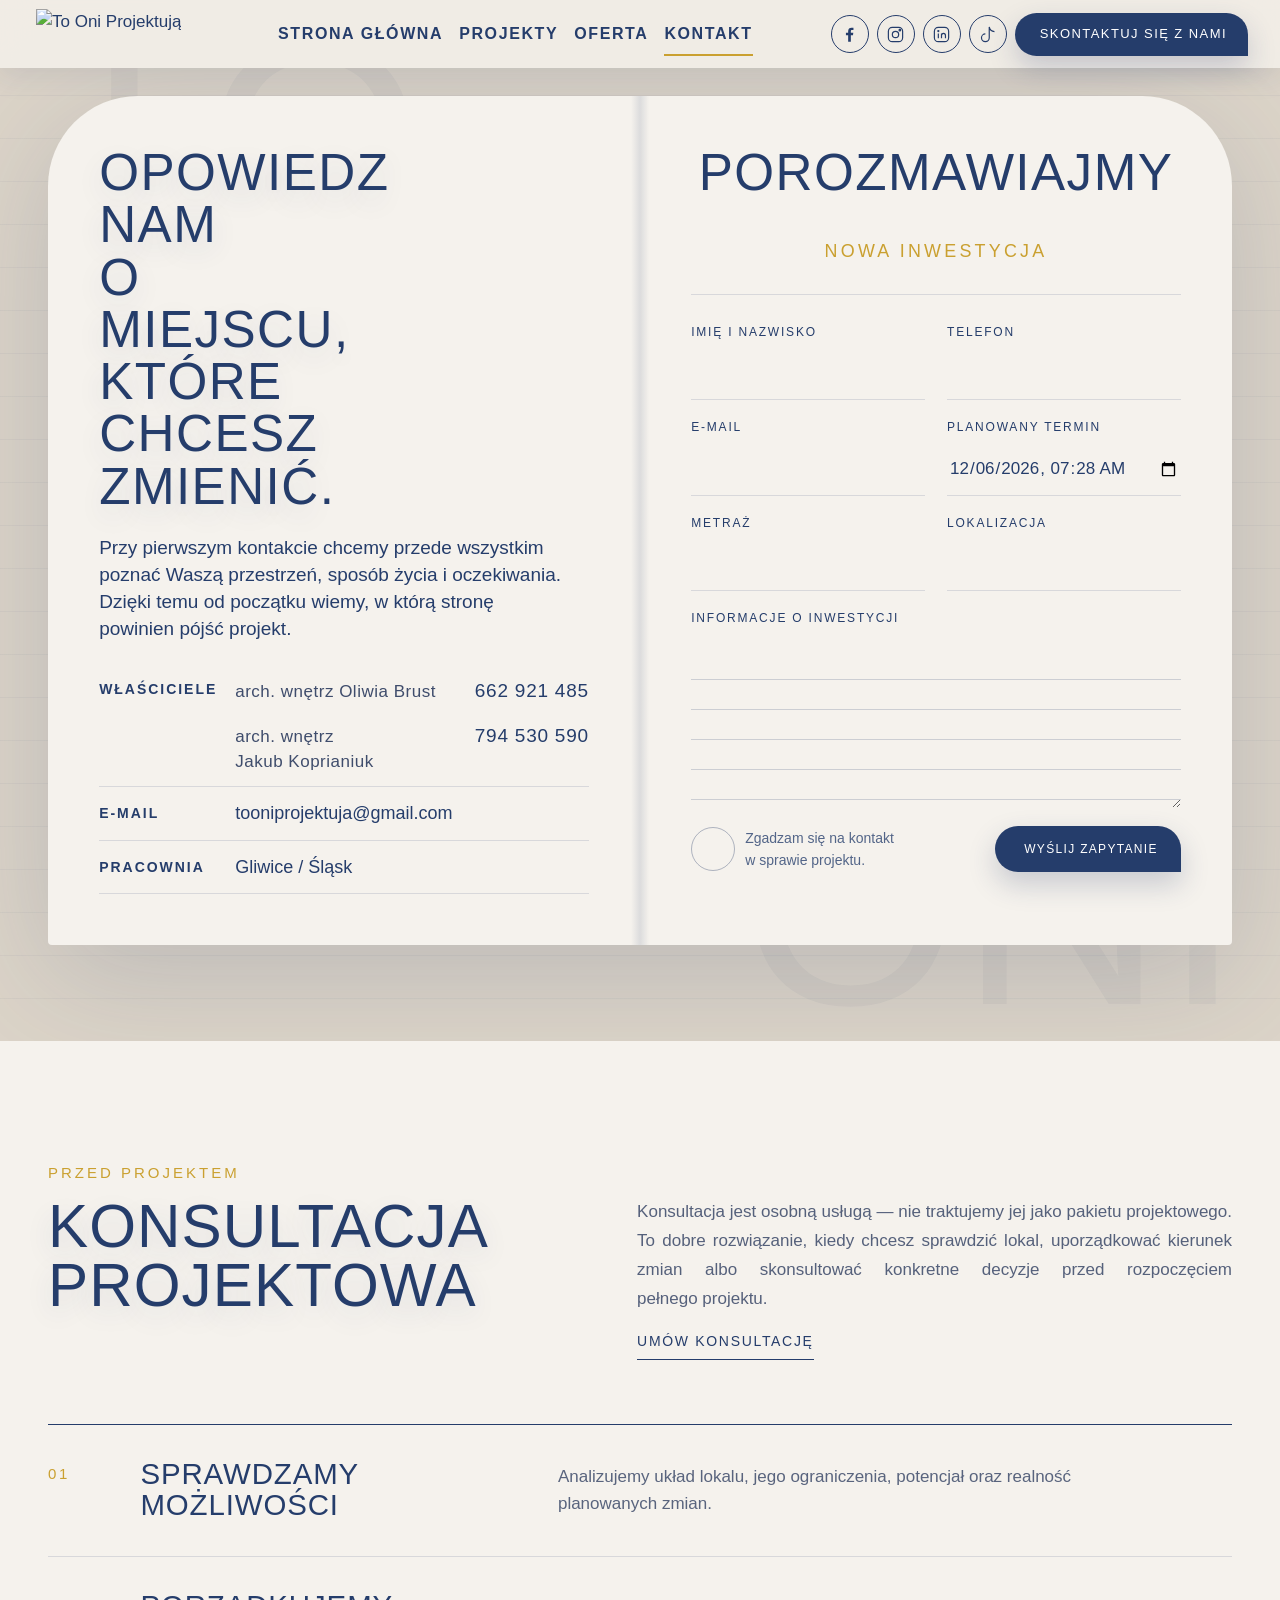
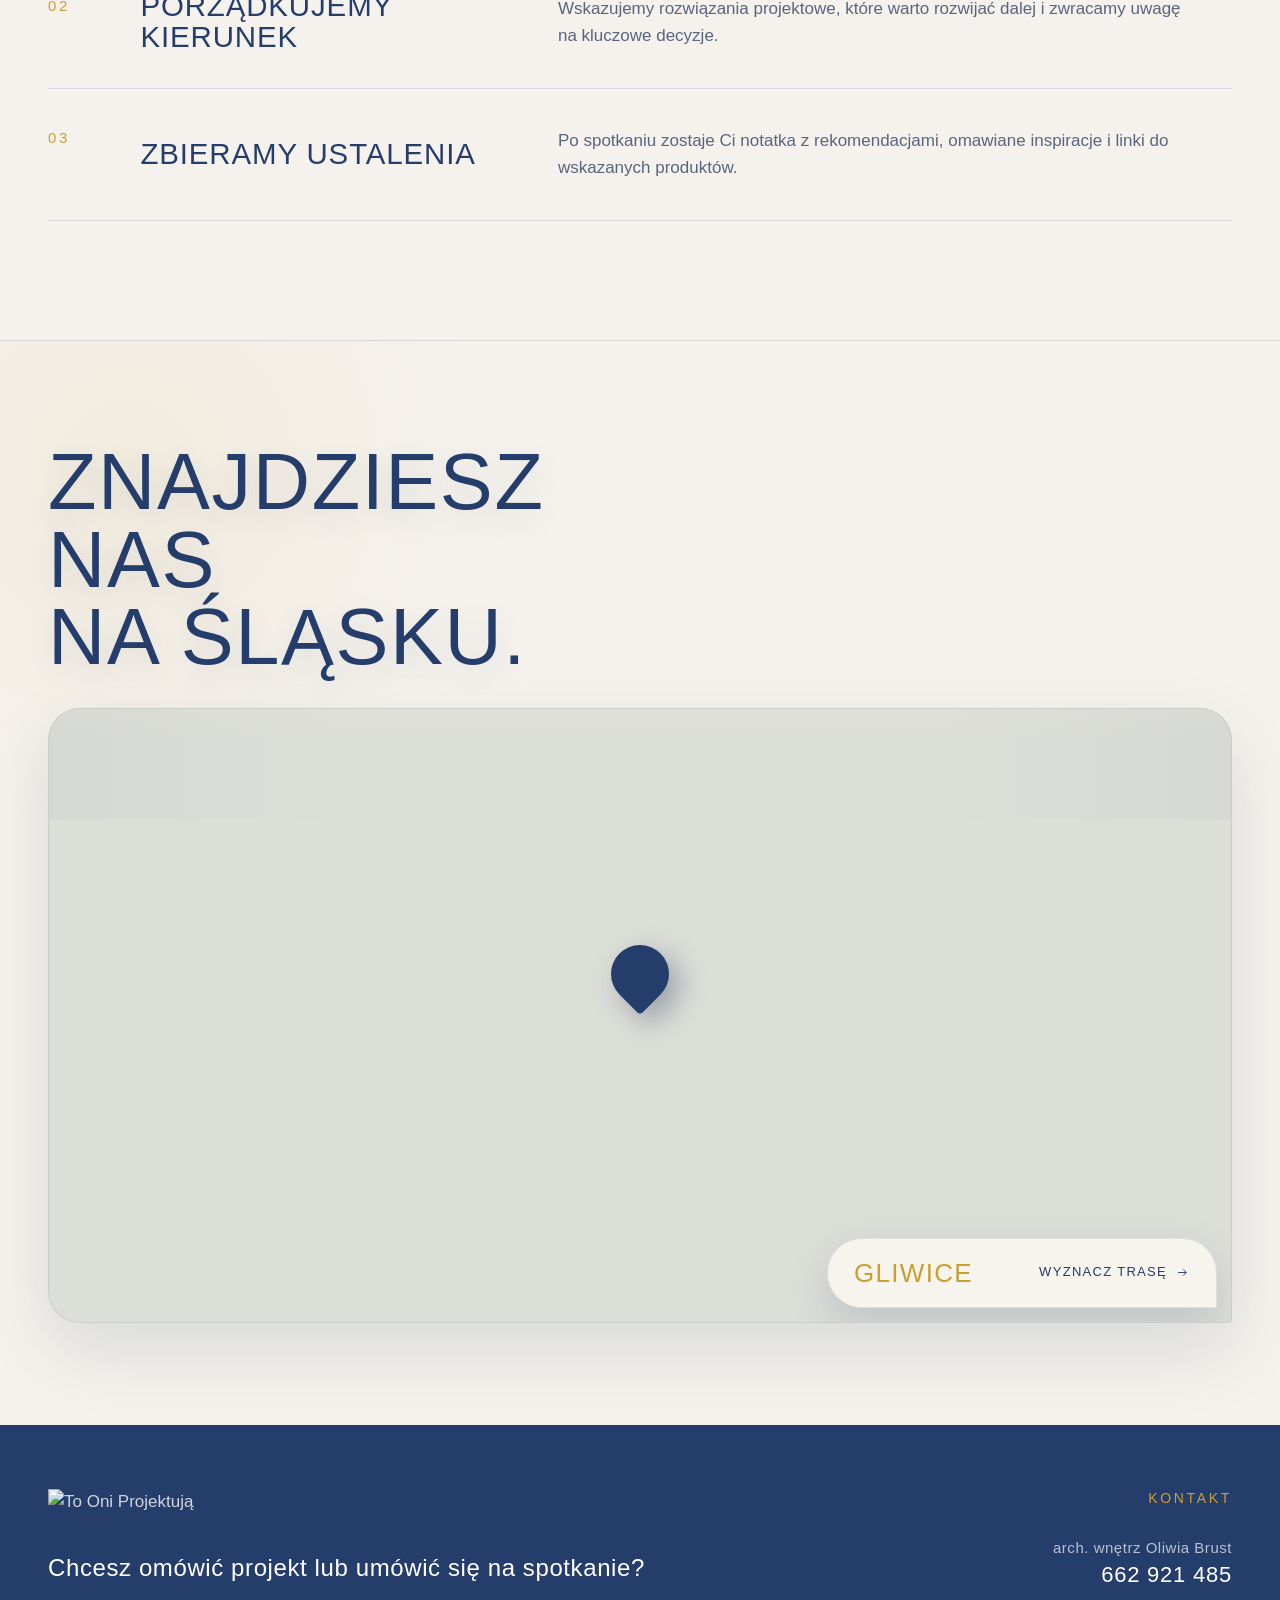
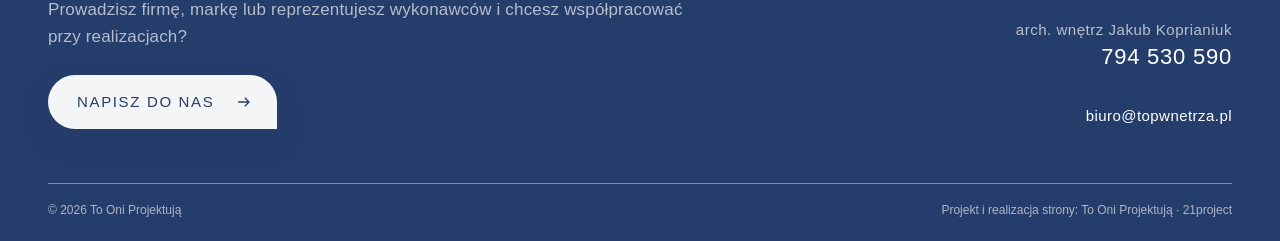
==== kontakt.html @ 6f72f0e1 "Karuzela w Firefoksie: krok 1 piksel ekranu w rownym rytmie klatek Pomiary z nagran ekranu Firefoksa" ====
<!DOCTYPE html>
<html lang="pl">
<head>
  <meta charset="utf-8"/>
  <meta name="viewport" content="width=device-width, initial-scale=1.0, viewport-fit=cover"/>
  <meta name="theme-color" content="#F2EEE7"/>
  <meta name="description" content="Skontaktuj się z pracownią To Oni Projektują."/>
  <title>Kontakt | To Oni Projektują</title>
  <link rel="icon" type="image/png" href="top-logo-znak.png?v=20260929a"/>
  <link rel="preload" as="font" type="font/ttf" crossorigin href="isocpeur.ttf"/>
  <link rel="preload" as="font" type="font/ttf" crossorigin href="gill-sans-mt.ttf"/>
  <link rel="stylesheet" href="style.css?v=20261118d"/>
  <link rel="stylesheet" href="kontakt.css?v=20260929a"/>
</head>
<body class="subpage" id="top">
  <svg aria-hidden="true" class="svg-defs">
    <symbol id="icon-facebook" viewBox="0 0 24 24">
      <path d="M13.7 21v-8h2.7l.4-3.1h-3.1V7.9c0-.9.3-1.5 1.6-1.5H17V3.6c-.3 0-1.3-.1-2.5-.1-2.5 0-4.2 1.5-4.2 4.3v2.1H7.5V13h2.8v8h3.4Z"></path>
    </symbol>
    <symbol id="icon-instagram" viewBox="0 0 24 24">
      <rect x="3" y="3" width="18" height="18" rx="5"></rect>
      <circle cx="12" cy="12" r="4"></circle>
      <circle cx="17.5" cy="6.5" r="1"></circle>
    </symbol>
<symbol id="icon-linkedin" viewBox="0 0 24 24"><rect height="18" rx="5" width="18" x="3" y="3"></rect><path d="M8 10.6v6.1M12 16.7v-6.1M12 13.4c0-1.7 1.1-2.9 2.6-2.9s2.4 1 2.4 2.8v3.4"></path><circle cx="8" cy="7.7" r=".7"></circle></symbol>
<symbol id="icon-tiktok" viewBox="0 0 24 24"><path d="M14.2 2.4v13.8a4.9 4.9 0 1 1-4.9-4.9M14.2 2.4c.6 3.4 3.1 5.7 6.6 5.9"></path></symbol>
    <symbol id="icon-arrow" viewBox="0 0 24 24">
      <path d="M5 12h13M13 7l5 5-5 5"></path>
    </symbol>
  </svg>

  <header class="header" data-header>
    <a class="header-logo" href="index.html" aria-label="To Oni Projektują - strona główna"><img alt="To Oni Projektują" class="header-logo__img header-logo__img--positive" src="top-logo-bandera.png"/><img alt="" aria-hidden="true" class="header-logo__img header-logo__img--negative" src="top-logo-bandera-negatyw.png"/></a>

    <nav class="nav" aria-label="Menu główne">
      <a href="index.html">Strona główna</a>
      <a href="projekty.html">Projekty</a>
      <a href="oferta.html">Oferta</a>
      <a class="is-active" href="kontakt.html">Kontakt</a>
    </nav>

    <div class="header-actions">
      <a aria-label="Facebook To Oni Projektują" class="social social--header" href="https://www.facebook.com/61583774015406/" rel="noopener" target="_blank">
        <svg><use href="#icon-facebook"></use></svg>
      </a>
      <a aria-label="Instagram To Oni Projektują" class="social social--header" href="https://www.instagram.com/to_oni_projektuja/" rel="noopener" target="_blank">
        <svg><use href="#icon-instagram"></use></svg>
      </a>
<a aria-label="LinkedIn To Oni Projektują" class="social social--header" href="https://www.linkedin.com/company/topwnetrza/" rel="noopener" target="_blank">
        <svg><use href="#icon-linkedin"></use></svg>
      </a>
<a aria-label="TikTok To Oni Projektują" class="social social--header" href="https://www.tiktok.com/@to.oni.projektuj" rel="noopener" target="_blank">
        <svg><use href="#icon-tiktok"></use></svg>
      </a>
      <a class="drop-button drop-button--small" href="kontakt.html#formularz">
        Skontaktuj się z nami
      </a>
    </div>

    <button class="menu-toggle" type="button" aria-label="Otwórz menu" aria-expanded="false">
      <span></span>
      <span></span>
      <span></span>
    </button>

    <div class="mobile-menu" aria-hidden="true">
      <a href="index.html">Strona główna</a>
      <a href="projekty.html">Projekty</a>
      <a href="oferta.html">Oferta</a>
      <a class="is-active" href="kontakt.html">Kontakt</a>
      <a class="drop-button" href="kontakt.html#formularz">
        Skontaktuj się z nami
      </a>

    </div>
  </header>

  <main>
    


    <section class="contact section" id="formularz">
<div aria-hidden="true" class="contact__word">
<span>
      TO
     </span>
<span>
      ONI
     </span>
</div>
<div class="shell contact__notebook">
<div class="contact__page contact__page--left reveal">
<p class="section-label contact__eyebrow">Kontakt</p>
<h2>
       Opowiedz nam
       <br/>
       o miejscu, które
       <br/>
       chcesz zmienić.
      </h2>
<p class="contact__lead">Przy pierwszym kontakcie chcemy przede wszystkim poznać Waszą przestrzeń, sposób życia i oczekiwania. Dzięki temu od początku wiemy, w którą stronę powinien pójść projekt.</p>
<div class="contact__data">
<div class="contact__phones">
<span>
         Właściciele
        </span>
<div class="contact__people">
<a href="tel:+48662921485">
<em>
          arch. wnętrz Oliwia Brust
         </em>
<strong>
          662 921 485
         </strong>
</a>
<a href="tel:+48794530590">
<em>
          arch. wnętrz Jakub Koprianiuk
         </em>
<strong>
          794 530 590
         </strong>
</a>
</div>
</div>
<a href="mailto:tooniprojektuja@gmail.com">
<span>
         E-mail
        </span>
<strong>
         tooniprojektuja@gmail.com
        </strong>
</a>
<div>
<span>
         Pracownia
        </span>
<strong>
         Gliwice / Śląsk
        </strong>
</div>
</div>

</div>
<div class="contact__page contact__page--right reveal">
<div class="contact__form-head">
<h3>
        POROZMAWIAJMY
       </h3>
<p class="section-label">
        Nowa inwestycja
       </p>
</div>
<form action="https://formsubmit.co/tooniprojektuja@gmail.com" class="contact-form" id="contact-inquiry" method="POST">
<input name="_subject" type="hidden" value="Nowe zapytanie - To Oni Projektują"/>
<input name="_next" type="hidden" value="https://jakubskrzypiec.github.io/projektant-poprawki/kontakt.html?wyslano=1#formularz"/>
<input name="_template" type="hidden" value="table"/>
<input name="_autoresponse" type="hidden" value="Dziękujemy za kontakt z To Oni Projektują. Otrzymaliśmy Twoją wiadomość i odezwiemy się w sprawie projektu."/>
<input name="_captcha" type="hidden" value="false"/>
<input autocomplete="off" class="honey" name="_honey" tabindex="-1" type="text"/>
<div class="form-row">
<label>
<span>
          Imię i nazwisko
         </span>
<input autocomplete="name" name="Imię i nazwisko" required="" type="text"/>
</label>
<label>
<span>
          Telefon
         </span>
<input autocomplete="tel" name="Telefon" type="tel"/>
</label>
</div>
<div class="form-row">
<label>
<span>
          E-mail
         </span>
<input autocomplete="email" name="email" required="" type="email"/>
</label>
<label>
<span>
          Planowany termin
         </span>
<input name="Planowany termin" type="datetime-local"/>
</label>
</div>
<div class="form-row">
<label>
<span>
          Metraż
         </span>
<input name="Metraż" type="text"/>
</label>
<label>
<span>
          Lokalizacja
         </span>
<input name="Lokalizacja" type="text"/>
</label>
</div>

<label>
<span>
         Informacje o Inwestycji
        </span>
<textarea name="Wiadomość" required="" rows="5"></textarea>
</label>
<div class="contact-form__bottom">
<label class="consent">
<input required="" type="checkbox"/>
<i>
</i>
<span>
          Zgadzam się na kontakt<br/>w sprawie projektu.
         </span>
</label>
<button class="drop-button" type="submit">
         Wyślij zapytanie
</button>
</div>
<p class="success" data-success="">
        Wiadomość została wysłana. Dziękujemy.
       </p>
</form>
</div>
</div>
</section>

<section aria-labelledby="offer-consult-title" class="offer-consult section" id="konsultacja">
<div class="shell">
<div class="offer-consult__head reveal">
<div>
<p class="section-label">Przed projektem</p>
<h2 id="offer-consult-title">Konsultacja<br/>projektowa</h2>
</div>
<div class="offer-consult__intro">
<p>Konsultacja jest osobną usługą — nie traktujemy jej jako pakietu projektowego. To dobre rozwiązanie, kiedy chcesz sprawdzić lokal, uporządkować kierunek zmian albo skonsultować konkretne decyzje przed rozpoczęciem pełnego projektu.</p>
<a class="line-link" href="#formularz">Umów konsultację</a>
</div>
</div>
<div class="offer-consult__journey reveal">
<article class="offer-consult__journey-row">
<span class="offer-consult__journey-num">01</span>
<h3>Sprawdzamy możliwości</h3>
<p>Analizujemy układ lokalu, jego ograniczenia, potencjał oraz realność planowanych zmian.</p>
</article>
<article class="offer-consult__journey-row">
<span class="offer-consult__journey-num">02</span>
<h3>Porządkujemy kierunek</h3>
<p>Wskazujemy rozwiązania projektowe, które warto rozwijać dalej i zwracamy uwagę na kluczowe decyzje.</p>
</article>
<article class="offer-consult__journey-row">
<span class="offer-consult__journey-num">03</span>
<h3>Zbieramy ustalenia</h3>
<p>Po spotkaniu zostaje Ci notatka z rekomendacjami, omawiane inspiracje i linki do wskazanych produktów.</p>
</article>
</div>
</div>
</section>


    <section class="map-section" id="lokalizacja">
      <div class="shell map-section__head reveal">
        <div>
          <h2>Znajdziesz nas<br/>na Śląsku.</h2>
        </div>
      </div>
      <div class="shell map-shell reveal">
        <div class="map">
          <iframe title="Mapa - To Oni Projektują, Gliwice" src="https://maps.google.com/maps?ll=50.294492,18.671380&z=13&t=m&hl=pl&output=embed" loading="lazy" referrerpolicy="no-referrer-when-downgrade"></iframe>
          <span class="map__pin" aria-hidden="true"></span>
          <div class="map__address-card">
            <strong>Gliwice</strong>
            <a class="map__route" href="https://www.google.com/maps/dir/?api=1&destination=Gliwice%2C+Polska" target="_blank" rel="noopener">
              Wyznacz trasę
              <svg><use href="#icon-arrow"></use></svg>
            </a>
          </div>
        </div>
      </div>
    </section>


  </main>

  <footer class="footer">
    <div class="shell footer__grid">
      <div class="footer__brand">
        <img class="footer__logo" src="top-logo-bandera-negatyw.png" alt="To Oni Projektują"/>
        <div class="footer__cta">
          <p class="footer__cta-lead">Chcesz omówić projekt lub umówić się na spotkanie?</p>
          <p>Prowadzisz firmę, markę lub reprezentujesz wykonawców i chcesz współpracować przy realizacjach?</p>
          <a class="drop-button drop-button--light" href="kontakt.html#formularz">
            Napisz do nas
            <svg><use href="#icon-arrow"></use></svg>
          </a>
        </div>
      </div>
      <div class="footer__contact">
        <span>Kontakt</span>
        <div class="footer__person">
          <em>arch. wnętrz Oliwia Brust</em>
          <a href="tel:+48662921485">662 921 485</a>
        </div>
        <div class="footer__person">
          <em>arch. wnętrz Jakub Koprianiuk</em>
          <a href="tel:+48794530590">794 530 590</a>
        </div>
        <a class="footer__mail" href="mailto:biuro@topwnetrza.pl">biuro@topwnetrza.pl</a>

      </div>
    </div>
    <div class="shell footer__bottom">
      <span>© 2026 To Oni Projektują</span>
      <span>Projekt i realizacja strony: To Oni Projektują · 21project</span>
    </div>
  </footer>

  <div class="modal" data-modal aria-hidden="true" aria-modal="true" role="dialog" aria-labelledby="modal-title">
    <button class="modal__close" type="button" aria-label="Zamknij">×</button>
    <div class="modal__inner">
      <div class="modal__gallery">
        <div class="modal__main">
          <img class="modal__image" data-modal-image src="" alt=""/>
<button class="modal__image-nav modal__image-nav--prev" data-image-prev type="button" aria-label="Poprzednie zdjęcie"><svg aria-hidden="true" viewBox="0 0 24 24"><use href="#icon-arrow"></use></svg></button>
<button class="modal__image-nav modal__image-nav--next" data-image-next type="button" aria-label="Następne zdjęcie"><svg aria-hidden="true" viewBox="0 0 24 24"><use href="#icon-arrow"></use></svg></button>
        </div>
        <div class="modal__thumbs" data-modal-thumbs></div>
      </div>
      <div class="modal__copy">
        <p class="modal__index" data-modal-index></p>
        <h2 class="modal__title" id="modal-title" data-modal-title></h2>
        <p class="modal__meta" data-modal-meta></p>
        <p class="modal__description" data-modal-description></p>
        <div class="modal__actions">
          <button class="modal__nav modal__nav--prev" type="button" data-modal-prev>Poprzednie</button>
          <button class="modal__nav modal__nav--next" type="button" data-modal-next>Następne</button>
        </div>
      </div>
    </div>
  </div>

  <script src="dzielenie-pl.js?v=20260929a"></script>
<script src="script.js?v=20261118d"></script>
</body>
</html>
---- style.css ----
@font-face {
  font-family: "ISOCPEUR";
  src: url("isocpeur.ttf") format("truetype");
  font-weight: 400;
  font-style: normal;
  font-display: block;
}

@font-face {
  font-family: "Gill Sans MT";
  src: url("gill-sans-mt.ttf") format("truetype");
  font-weight: 400;
  font-style: normal;
  font-display: swap;
}

:root {
  --text: rgba(37, 61, 107, .78);
  --line: rgba(37, 61, 107, .14);
  --shadow: 0 22px 70px rgba(37, 61, 107, .12);
  --shell: min(1280px, calc(100vw - 96px));
  --body: "Gill Sans MT", "Gill Sans", Arial, sans-serif;
}

* {
  box-sizing: border-box;
}

html {
  scroll-behavior: smooth;
  scroll-padding-top: var(--header-h);
}

body {
  margin: 0;
  min-width: 320px;
  color: var(--text);
  font-size: 17px;
  line-height: 1.58;
  overflow-x: hidden;
}

img {
  display: block;
  max-width: 100%;
}

a {
  color: inherit;
  text-decoration: none;
}

button, input, textarea {
  font: inherit;
}

button {
  color: inherit;
}

button, summary {
  -webkit-tap-highlight-color: transparent;
}

svg {
  display: block;
}

.svg-defs {
  position: absolute;
  width: 0;
  height: 0;
  overflow: hidden;
}

.shell {
  width: var(--shell);
  margin-inline: auto;
}

.section {
  padding: clamp(84px, 8vw, 132px) 0;
  position: relative;
}

h1, h2, h3, h4, p {
  margin-top: 0;
}

h1, h2, h3, .section-label, .section-quote, .nav, .drop-button, .line-link {
  font-family: var(--display);
  font-weight: 400;
}

h1, h2, h3, h4 {
  font-family: var(--display) !important;
  font-synthesis: none;
}

h2 {
  margin-bottom: 24px;
  color: var(--navy);
  font-size: clamp(58px, 6.4vw, 106px);
  line-height: .88;
  letter-spacing: .018em;
  text-shadow: 0 10px 28px rgba(40, 61, 104, .12);
  text-transform: uppercase;
}

h3 {
  color: var(--navy-dark);
}

.section-label {
  margin-bottom: 14px;
  color: var(--navy);
  font-size: 15px;
  letter-spacing: .2em;
  text-transform: uppercase;
}

.section-quote {
  color: var(--gold);
  font-size: clamp(22px, 2vw, 32px);
  line-height: 1.25;
  text-shadow: 0 8px 20px rgba(40, 61, 104, .2);
}

.rich-copy p {
  margin-bottom: 18px;
}

.reveal {
  opacity: 0;
  transform: translateY(28px);
  transition: opacity .8s ease, transform .8s cubic-bezier(.2,.75,.25,1);
}

.reveal.is-visible {
  opacity: 1;
  transform: none;
}

.panel {
  box-shadow: 0 1px 0 var(--line);
}

.spotlight::before {
  content: "";
  position: absolute;
  z-index: -1;
  inset: 0;
  opacity: 0;
  pointer-events: none;
  background: radial-gradient(circle 210px at var(--mx) var(--my), rgba(202, 160, 48, .20), transparent 68%),
    linear-gradient(180deg, rgba(40, 61, 104, .18), transparent 48%);
  transition: opacity .45s ease;
}

.drop-button {
  min-height: 54px;
  display: inline-flex;
  align-items: center;
  justify-content: center;
  gap: 20px;
  padding: 14px 22px 14px 28px;
  border: 1px solid var(--navy);
  border-radius: 999px 999px 5px 999px;
  background: var(--navy);
  color: #fff;
  font-size: 15px;
  letter-spacing: .11em;
  text-transform: uppercase;
  box-shadow: 0 12px 28px rgba(40, 61, 104, .22);
  cursor: pointer;
}

.drop-button svg {
  width: 20px;
  height: 20px;
  fill: none;
  stroke: currentColor;
  stroke-width: 1.6;
}

.drop-button:hover {
  transform: translateY(-3px);
  background: var(--gold);
  color: var(--navy-dark);
  box-shadow: 0 16px 34px rgba(40, 61, 104, .28);
}

.drop-button--small {
  min-height: 46px;
  padding-block: 10px;
  font-size: 13px;
}

.line-link {
  display: inline-flex;
  align-items: center;
  gap: 22px;
  padding-bottom: 7px;
  border-bottom: 1px solid currentColor;
  color: var(--navy);
  font-size: 17px;
  letter-spacing: .09em;
  text-transform: uppercase;
}

.line-link svg {
  width: 22px;
  height: 22px;
  fill: none;
  stroke: currentColor;
  stroke-width: 1.4;
  transition: transform .3s ease;
}

.line-link:hover svg {
  transform: translateX(6px);
}

.header {
  position: fixed;
  z-index: 100;
  top: 0;
  left: 0;
  width: 100%;
  height: var(--header-h);
  display: grid;
  grid-template-columns: 130px 1fr auto;
  align-items: center;
  padding: 0 38px;
  color: #fff;
  transition: height .35s ease, color .35s ease, background .35s ease, box-shadow .35s ease;
}

.header.is-scrolled,
body:not(.home) .header {
  height: 68px;
  color: var(--navy);
  box-shadow: 0 8px 28px rgba(40, 61, 104, .1);
  backdrop-filter: blur(16px);
}

.logo {
  display: grid;
  place-items: center;
  align-self: center;
  filter: drop-shadow(0 6px 14px rgba(0,0,0,.12));
  transition: width .35s ease, height .35s ease;
}

.logo img {
  width: 100%;
  height: 100%;
}

.nav {
  display: flex;
  align-items: center;
  justify-content: center;
  gap: clamp(34px, 4vw, 72px);
}

.nav a {
  position: relative;
  text-transform: uppercase;
}

.nav a::after {
  content: "";
  position: absolute;
  left: 0;
  right: 100%;
  bottom: -9px;
  height: 2px;
  background: var(--gold);
  transition: right .3s ease;
}

.nav a:hover::after,
.nav a.is-active::after {
  right: 0;
}

.header-actions {
  display: flex;
  align-items: center;
  gap: 10px;
}

.social {
  width: 44px;
  aspect-ratio: 1;
  display: grid;
  place-items: center;
  border: 1px solid currentColor;
  border-radius: 50%;
  color: var(--navy);
  transition: color .3s ease, background .3s ease, transform .3s ease;
}

.social svg {
  width: 19px;
  height: 19px;
  fill: none;
  stroke: currentColor;
  stroke-width: 1.5;
}

.social svg use[href="#icon-facebook"] {
  fill: currentColor;
  stroke: none;
}

.social--header {
  color: currentColor;
}

.menu-toggle, .mobile-menu {
  display: none;
}

.hero {
  position: relative;
  display: flex;
  overflow: hidden;
  background: #171b24;
  color: #fff;
}

.hero__image, .hero__shade {
  position: absolute;
  inset: 0;
  width: 100%;
  height: 100%;
}

.hero__image {
  object-fit: cover;
  animation: hero-in 1.8s ease both;
}

@keyframes hero-in {
  from {
    transform: scale(1.055);
  }
  to {
    transform: scale(1);
  }
}

.hero__copy {
  position: relative;
  z-index: 2;
  max-width: 100%;
}

.hero__brand {
  text-transform: uppercase;
}

.hero h1 {
  color: #fff;
  text-transform: uppercase;
}

.hero h1 span {
  display: inline-block;
  min-width: 0;
}

.hero h1 span.is-changing {
  animation: word-change .6s ease;
}

@keyframes word-change {
  50% {
    opacity: 0;
    transform: translateY(12px);
  }
}

.hero__actions {
  display: flex;
  flex-wrap: wrap;
}

.about__grid {
  display: grid;
}

.projects {
  overflow: hidden;
}

.projects__head {
  display: flex;
  align-items: end;
  gap: 40px;
}

.projects__head h2 {
  margin: 0;
  letter-spacing: .14em;
}

.projects__stage::before,
.projects__stage::after {
  content: "";
  position: absolute;
  pointer-events: none;
}

.projects__viewport {
  overflow: hidden;
  outline: none;
}

.projects__track {
  display: flex;
  width: max-content;
  padding: 0 9vw 20px;
  will-change: transform;
}

.project-card {
  flex: 0 0 auto;
}

.project-card > button {
  cursor: zoom-in;
}

.project-card img {
  width: 100%;
  height: 100%;
  border-radius: 49px 3px 49px 3px;
  object-fit: cover;
  transition: transform .7s cubic-bezier(.2,.75,.25,1), filter .45s ease;
}

.project-card__top,
.project-card__meta {
  position: absolute;
  z-index: 2;
  color: #fff;
  opacity: 0;
  transition: opacity .35s ease, transform .35s ease;
}

.project-card__meta {
  display: grid;
  text-align: left;
}

.project-card:hover img {
  transform: scale(1.045);
}

.project-card:hover button::after,
.project-card:hover .project-card__top,
.project-card:hover .project-card__meta {
  opacity: 1;
}

.project-card > p {
  margin: 20px 0 4px;
  color: var(--navy);
  font-size: 13px;
  letter-spacing: .16em;
  text-transform: uppercase;
}

.project-card h3 {
  margin: 0;
  line-height: 1.1;
}

.slider-arrow {
  position: absolute;
  z-index: 6;
  top: 44%;
  aspect-ratio: 1;
  display: grid;
  place-items: center;
  box-shadow: 0 12px 30px rgba(40, 61, 104, .25);
  cursor: pointer;
}

.slider-arrow svg {
  fill: none;
  stroke-width: 1.5;
}

.section-head {
  display: grid;
  grid-template-columns: 1fr .7fr;
  align-items: end;
  gap: 60px;
  margin-bottom: 56px;
}

.section-head h2 {
  margin: 0;
}

.section-head .section-quote {
  padding-bottom: 12px;
}

.packages__grid {
  display: grid;
  grid-template-columns: repeat(4, 1fr);
  border-top: 1px solid var(--line);
  border-left: 1px solid var(--line);
}

.package-card {
  border-right: 1px solid var(--line);
  border-bottom: 1px solid var(--line);
}

.package-card summary {
  min-height: 540px;
  padding: 38px 30px 30px;
  display: flex;
  flex-direction: column;
  list-style: none;
  cursor: pointer;
}

.package-card summary::-webkit-details-marker {
  display: none;
}

.package-card summary > span {
  display: block;
  height: 116px;
  line-height: .78;
}

.package-card summary small {
  margin-bottom: 14px;
  font-family: var(--display);
  letter-spacing: .16em;
  text-transform: uppercase;
}

.package-card h3 {
  margin: 0 0 18px;
  line-height: 1;
  text-transform: uppercase;
}

.package-card summary p {
  margin-bottom: 28px;
}

.package-card summary b {
  margin-top: auto;
  display: flex;
  align-items: center;
  justify-content: space-between;
  padding-top: 22px;
  border-top: 1px solid var(--line);
  color: var(--navy);
  font-family: var(--display);
  font-weight: 400;
  letter-spacing: .12em;
  text-transform: uppercase;
}

.package-card summary b i {
  font-size: 24px;
  font-style: normal;
  transition: transform .35s ease;
}

.package-card[open] summary b i {
  transform: rotate(45deg);
}

.package-card__body {
  padding: 0 30px 34px;
  animation: details-in .45s ease;
}

.package-card__body h4 {
  font-family: var(--display);
  letter-spacing: .1em;
  text-transform: uppercase;
}

.package-card__body ul {
  margin: 0;
  padding: 0;
  list-style: none;
}

.package-card__body li {
  position: relative;
  padding: 5px 0 5px 30px;
}

.package-card__body li::before {
  content: "—";
  position: absolute;
  left: 3px;
  color: var(--gold);
}

@keyframes details-in {
  from {
    opacity: 0;
    transform: translateY(-10px);
  }
}

.packages__cta {
  margin-top: 28px;
  padding: 30px 34px;
  align-items: center;
  justify-content: space-between;
  gap: 36px;
  border: 1px solid var(--line);
  border-radius: 46px 46px 4px 46px;
}

.packages__cta p {
  margin: 0;
}

.packages__cta strong {
  color: var(--navy);
}

.process__grid {
  display: grid;
  grid-template-columns: .78fr 1.22fr;
  gap: clamp(60px, 8vw, 130px);
}

.process__brand {
  display: flex;
  align-items: baseline;
  gap: 16px;
  color: var(--navy);
  font-family: var(--display);
  text-transform: uppercase;
}

.process__brand span {
  letter-spacing: .14em;
}

.process__brand small {
  color: var(--gold);
  font-size: 12px;
  letter-spacing: .18em;
}

.process__intro h2 {
  position: relative;
  z-index: 1;
  font-size: clamp(60px, 5.6vw, 95px);
}

.process__intro > p:not(.process__brand) {
  position: relative;
  z-index: 1;
  max-width: 520px;
}

.process__range {
  position: relative;
  z-index: 1;
  display: grid;
  grid-template-columns: auto 1fr auto;
  align-items: center;
  gap: 14px;
  color: var(--navy);
  font-family: var(--display);
}

.process__ghost {
  position: absolute;
  z-index: 0;
  right: 0;
  top: 85px;
  color: rgba(40,61,104,.055);
  font-family: var(--display);
  font-size: 300px;
  line-height: .8;
  transition: transform .45s ease, opacity .45s ease;
}

.process__list {
  display: grid;
  gap: 10px;
}

.process-item {
  border: 1px solid var(--line);
  border-radius: 38px 38px 4px 38px;
}

.process-item > button {
  width: 100%;
  display: grid;
  padding: 18px 26px;
  border: 0;
  background: transparent;
  text-align: left;
  cursor: pointer;
}

.process-item strong {
  color: var(--navy);
  font-family: var(--display);
  font-size: 27px;
  font-weight: 400;
}

.process-item small {
  font-size: 15px;
}

.morph-arrow {
  width: 44px;
  aspect-ratio: 1;
  display: grid;
  place-items: center;
}

.morph-arrow svg {
  width: 21px;
  height: 21px;
  fill: none;
  stroke: currentColor;
  stroke-width: 1.5;
}

.process-item:hover .morph-arrow,
.process-item.is-open .morph-arrow {
  border-radius: 999px 999px 4px 999px;
  background: var(--navy);
  color: #fff;
  transform: none;
}

.process-item:hover .morph-arrow svg,
.process-item.is-open .morph-arrow svg {
  opacity: 1;
  transform: rotate(90deg);
}

.process-answer {
  display: grid;
  grid-template-rows: 0fr;
  transition: grid-template-rows .55s cubic-bezier(.2,.75,.25,1);
}

.process-answer > div {
  overflow: hidden;
}

.process-answer p,
.process-answer b {
  margin-right: 34px;
}

.process-answer p {
  padding-top: 2px;
}

.process-answer b {
  display: block;
  padding-bottom: 28px;
  color: var(--navy);
  font-weight: 400;
}

.process-item.is-open .process-answer {
  grid-template-rows: 1fr;
}

.faq {
  background-color: rgba(235,228,218,.9);
}

.faq__grid {
  display: grid;
  align-items: start;
}

.faq__title {
  position: sticky;
  top: 130px;
}

.faq__title h2 {
  position: relative;
  z-index: 1;
}

.faq__title > span {
  position: absolute;
  font-family: var(--display);
  line-height: 1;
}

.faq__list {
  display: grid;
}

.faq__list details {
  border: 1px solid var(--line);
}

.faq__list summary {
  display: flex;
  align-items: center;
  justify-content: space-between;
  color: var(--navy-dark);
  list-style: none;
  cursor: pointer;
}

.faq__list summary::-webkit-details-marker {
  display: none;
}

.faq__list summary span {
  color: var(--navy);
  font-size: 30px;
  transition: transform .35s ease;
}

.faq__list details[open] summary span {
  transform: rotate(45deg);
}

.faq__list details > div {
  animation: details-in .4s ease;
}

.faq__list details .line-link {
  margin-top: 10px;
}

.faq__cta {
  display: flex;
  justify-content: space-between;
  align-items: center;
  gap: 30px;
}

.faq__cta p {
  margin: 0;
  color: var(--navy);
  font-family: var(--display);
  font-size: 28px;
}

.contact {
  background-color: #dcd4c8;
  background-image: repeating-linear-gradient(0deg, transparent 0 42px, rgba(40,61,104,.09) 43px);
  overflow: hidden;
}

.contact__word {
  position: absolute;
  color: rgba(40,61,104,.045);
  line-height: .8;
  text-align: center;
  white-space: nowrap;
}

.contact__notebook {
  position: relative;
  display: grid;
  filter: drop-shadow(0 30px 60px rgba(40,61,104,.18));
}

.contact__notebook::after {
  content: "";
  position: absolute;
  z-index: 3;
  width: 18px;
  transform: translateX(-50%);
  background: linear-gradient(90deg, transparent, rgba(40,61,104,.12), transparent);
  pointer-events: none;
}

.contact__page--left {
  position: relative;
  border-radius: 90px 0 0 4px;
  background-color: var(--cream);
  background-image: repeating-linear-gradient(0deg, transparent 0 42px, rgba(40,61,104,.09) 43px);
}

.contact__lead {
  color: var(--navy-dark);
}

.contact__data {
  display: grid;
}

.contact__data > * {
  min-width: 0;
  display: grid;
  align-items: center;
  gap: 18px;
  border-bottom: 1px solid var(--line);
}

.contact__data span {
  color: var(--navy);
  font-family: var(--display);
  letter-spacing: .14em;
  text-transform: uppercase;
}

.contact__data strong {
  min-width: 0;
  color: var(--navy-dark);
  font-weight: 400;
  overflow-wrap: anywhere;
}

.contact__socials {
  display: flex;
  flex-wrap: wrap;
  gap: 18px;
}

.contact__socials a {
  display: flex;
  align-items: center;
  gap: 10px;
  color: var(--navy);
}

.contact__socials strong {
  font-family: var(--display);
  font-weight: 400;
  letter-spacing: .08em;
  text-transform: uppercase;
}

.contact__page--right {
  border-radius: 0 90px 4px 0;
}

.contact__form-head {
  border-bottom: 1px solid var(--line);
}

.contact__form-head p {
  color: var(--gold);
}

.form-row {
  display: grid;
  grid-template-columns: 1fr 1fr;
  gap: 26px;
}

.contact-form > label,
.form-row label {
  display: grid;
}

.contact-form label > span {
  color: var(--navy);
  font-family: var(--display);
  letter-spacing: .15em;
  text-transform: uppercase;
}

.contact-form input:not([type="checkbox"]),
.contact-form textarea {
  width: 100%;
  border: 0;
  border-bottom: 1px solid var(--line);
  border-radius: 0;
  outline: none;
  background: transparent;
  color: var(--navy-dark);
  transition: border-color .3s ease, box-shadow .3s ease;
}

.contact-form textarea {
  resize: vertical;
}

.contact-form input:focus,
.contact-form textarea:focus {
  border-color: var(--gold);
  box-shadow: none;
}

.contact-form__bottom {
  display: flex;
  gap: 24px;
}

.consent {
  display: flex !important;
  margin: 0 !important;
  cursor: pointer;
}

.consent input {
  position: absolute;
  opacity: 0;
  pointer-events: none;
}

.consent i {
  aspect-ratio: 1;
  display: grid;
  place-items: center;
  border: 1px solid rgba(40,61,104,.35);
  transition: background .3s ease, border-color .3s ease;
}

.consent i::after {
  color: #fff;
}

.consent input:checked + i {
  border-color: var(--navy);
  background: var(--navy);
}

.consent > span {
  margin: 0 !important;
  color: var(--text) !important;
  font-family: var(--body) !important;
  font-size: 13px !important;
  letter-spacing: 0 !important;
  text-transform: none !important;
}

.honey {
  position: absolute !important;
  left: -9999px !important;
}

.success {
  display: none;
  margin: 20px 0 0;
  color: var(--navy);
}

.success.is-visible {
  display: block;
}

.footer {
  padding: 72px 0 26px;
  color: rgba(255,255,255,.72);
}

.footer__grid {
  display: grid;
  grid-template-columns: 1fr .9fr 1.2fr;
  gap: 70px;
  align-items: start;
}

.footer__brand img {
  width: 290px;
}

.footer__brand p {
  margin-top: 24px;
}

.footer__contact {
  display: grid;
  gap: 8px;
}

.footer__contact > span {
  color: var(--gold);
  font-family: var(--display);
  letter-spacing: .16em;
  text-transform: uppercase;
}

.footer__contact a {
  color: #fff;
  font-size: 19px;
  overflow-wrap: anywhere;
}

.footer__cta > p {
  color: #fff;
  font-family: var(--display);
  line-height: 1.2;
}

.footer__cta > div {
  display: flex;
  margin-top: 22px;
}

.footer__bottom {
  margin-top: 60px;
  padding-top: 22px;
  display: flex;
  justify-content: space-between;
  border-top: 1px solid rgba(255,255,255,.14);
  font-size: 13px;
}

.modal {
  position: fixed;
  z-index: 300;
  inset: 0;
  display: grid;
  place-items: center;
  background: rgba(12, 21, 40, .93);
  opacity: 0;
  visibility: hidden;
  transition: opacity .3s ease, visibility .3s ease;
}

.modal.is-open {
  opacity: 1;
  visibility: visible;
}

.modal__close {
  position: absolute;
  border: 0;
  color: #fff;
  cursor: pointer;
}

@media (min-width: 1181px) and (min-height: 760px) {
  .section {
    min-height: 100svh;
    padding: calc(var(--header-h) + 18px) 0 30px;
    display: flex;
    flex-direction: column;
    justify-content: center;
  }

  .about__grid {
    grid-template-columns: minmax(330px, .72fr) minmax(660px, 1.28fr);
    gap: clamp(32px, 3.6vw, 58px);
  }

  .about__visual {
    min-height: 0;
    height: clamp(520px, 68vh, 650px);
  }

  .about__copy {
    padding: 30px 38px;
  }

  .about__copy h2 {
    margin-bottom: 16px;
    font-size: clamp(58px, 4vw, 76px);
  }

  .about__copy .section-quote {
    margin-bottom: 18px;
    font-size: clamp(20px, 1.55vw, 25px);
  }

  .about__copy .rich-copy {
    columns: 2;
    column-gap: 30px;
    font-size: 14px;
    line-height: 1.42;
  }

  .about__copy .rich-copy p {
    margin-bottom: 12px;
    break-inside: avoid;
  }

  .about__copy .line-link {
    margin-top: 8px;
    font-size: 14px;
  }

  .projects__head {
    margin-bottom: 28px;
  }

  .projects__head h2 {
    font-size: clamp(60px, 4.4vw, 82px);
  }

  .project-card {
    width: clamp(280px, 21vw, 365px);
  }

  .project-card > button {
    height: clamp(390px, 51vh, 505px);
  }

  .project-card > p {
    margin-top: 12px;
  }

  .project-card h3 {
    font-size: 25px;
  }

  .section-head {
    grid-template-columns: 1fr .55fr;
    margin-bottom: 22px;
  }

  .section-head h2 {
    font-size: clamp(58px, 4.5vw, 82px);
  }

  .section-head .section-quote {
    max-width: 360px;
    padding-bottom: 4px;
    font-size: 24px;
  }

  .package-card summary {
    min-height: clamp(330px, 40vh, 390px);
    padding: 22px 24px 20px;
  }

  .package-card summary > span {
    height: 72px;
    font-size: 88px;
  }

  .package-card summary small {
    margin-bottom: 8px;
    font-size: 12px;
  }

  .package-card h3 {
    margin-bottom: 12px;
    font-size: 24px;
  }

  .package-card summary p {
    margin-bottom: 16px;
    font-size: 15px;
    line-height: 1.36;
  }

  .package-card summary b {
    padding-top: 14px;
    font-size: 12px;
  }

  .packages__cta {
    margin-top: 16px;
    padding: 16px 24px;
    font-size: 14px;
  }

  .packages__cta .drop-button {
    min-height: 46px;
    padding-block: 10px;
    font-size: 12px;
  }

  .process__grid {
    grid-template-columns: .82fr 1.18fr;
    gap: clamp(42px, 5vw, 76px);
    align-items: center;
  }

  .process__intro {
    position: relative;
    top: auto;
    min-height: 0;
  }

  .process__intro h2 {
    margin-bottom: 18px;
    font-size: clamp(58px, 4.4vw, 76px);
  }

  .process__intro > p:not(.process__brand) {
    margin-bottom: 18px;
    font-size: 15px;
  }

  .process__ghost {
    top: 54px;
    font-size: 230px;
  }

  .process__list {
    gap: 8px;
  }

  .process-item > button {
    min-height: 72px;
    grid-template-columns: 46px minmax(170px, .82fr) 1fr;
    gap: 18px;
    padding: 11px 20px;
  }

  .process-item strong {
    font-size: 23px;
  }

  .process-item small {
    font-size: 13px;
    line-height: 1.35;
  }

  .morph-arrow {
    width: 40px;
  }

  .faq__grid {
    grid-template-columns: .62fr 1.38fr;
    gap: clamp(48px, 5vw, 82px);
    align-items: center;
  }

  .faq__title {
    position: relative;
    top: auto;
  }

  .faq__title h2 {
    font-size: clamp(60px, 4.4vw, 76px);
  }

  .faq__title > span {
    top: 52px;
    font-size: 170px;
  }

  .faq__list {
    grid-template-columns: repeat(2, minmax(0, 1fr));
    gap: 8px;
  }

  .faq__list details {
    min-width: 0;
  }

  .faq__list summary {
    min-height: 68px;
    padding: 12px 18px;
    font-size: 17px;
    line-height: 1.18;
  }

  .faq__list summary span {
    font-size: 24px;
  }

  .faq__list details > div {
    padding: 0 20px 20px;
    font-size: 14px;
    line-height: 1.4;
  }

  .faq__cta {
    grid-column: 1 / -1;
    margin-top: 4px;
    padding: 12px 20px;
  }

  .faq__cta p {
    font-size: 21px;
  }

  .faq__cta .drop-button {
    min-height: 46px;
    padding-block: 10px;
    font-size: 12px;
  }

  .contact__notebook {
    align-items: stretch;
  }

  .contact__page {
    min-height: 0;
    height: min(720px, calc(100svh - var(--header-h) - 48px));
    padding: 28px 46px;
  }

  .contact__page--left h2 {
    margin-bottom: 16px;
    font-size: clamp(48px, 3.5vw, 64px);
  }

  .contact__lead {
    margin-bottom: 0;
    font-size: 18px;
    line-height: 1.25;
  }

  .contact__data {
    margin-top: 17px;
  }

  .contact__data > * {
    padding: 7px 0;
  }

  .contact__data span {
    font-size: 12px;
  }

  .contact__data strong {
    font-size: 16px;
  }

  .contact__socials {
    margin-top: 18px;
  }

  .contact__socials .social {
    width: 38px;
  }

  .contact__form-head {
    gap: 18px;
    padding-bottom: 15px;
  }

  .contact__form-head h3 {
    font-size: 32px;
  }

  .contact-form {
    padding-top: 16px;
  }

  .form-row {
    gap: 22px;
  }

  .contact-form > label,
  .form-row label {
    margin-bottom: 11px;
  }

  .contact-form label > span {
    margin-bottom: 2px;
    font-size: 11px;
  }

  .contact-form input:not([type="checkbox"]),
  .contact-form textarea {
    padding: 6px 2px;
  }

  .contact-form textarea {
    min-height: 82px;
  }

  .contact-form__bottom {
    margin-top: 4px;
  }

  .contact-form__bottom .drop-button {
    min-height: 46px;
    padding-block: 10px;
    font-size: 12px;
  }
}

@media (max-width: 1180px) {
  :root {
    --shell: min(100% - 56px, 980px);
  }

  .header {
    grid-template-columns: 120px 1fr auto;
    padding-inline: 28px;
  }

  .nav {
    gap: 28px;
  }

  .header-actions .drop-button {
    display: none;
  }

  .about__visual {
    min-height: 680px;
    height: 680px;
  }

  .packages__grid {
    grid-template-columns: 1fr 1fr;
  }

  .process__grid {
    grid-template-columns: .7fr 1.3fr;
    gap: 48px;
  }

  .contact__notebook::after {
    left: 47.2%;
  }
}

@media (max-width: 820px) {
  :root {
    --shell: calc(100vw - 32px);
  }

  body {
    font-size: 16px;
    background-size: 44px 44px;
  }

  .section {
    padding: 88px 0;
  }

  .header {
    height: 72px;
    grid-template-columns: 1fr auto;
    padding: 0 16px;
    color: var(--navy);
    background: rgba(235,228,218,.94);
    backdrop-filter: blur(14px);
  }

  .header.is-scrolled {
    height: 68px;
  }

  .logo, .header.is-scrolled .logo {
    margin-top: 0;
  }

  .nav, .header-actions {
    display: none;
  }

  .menu-toggle {
    width: 46px;
    height: 46px;
    display: grid;
    place-content: center;
    gap: 5px;
    border: 1px solid rgba(40,61,104,.3);
    border-radius: 50%;
    background: transparent;
  }

  .menu-toggle span {
    width: 20px;
    height: 1px;
    display: block;
    background: var(--navy);
    transition: transform .3s ease, opacity .3s ease;
  }

  .menu-toggle.is-open span:nth-child(1) {
    transform: translateY(6px) rotate(45deg);
  }

  .menu-toggle.is-open span:nth-child(2) {
    opacity: 0;
  }

  .menu-toggle.is-open span:nth-child(3) {
    transform: translateY(-6px) rotate(-45deg);
  }

  .mobile-menu {
    position: fixed;
    z-index: -1;
    top: 0;
    left: 0;
    width: 100%;
    min-height: 100svh;
    display: flex;
    flex-direction: column;
    justify-content: center;
    align-items: stretch;
    gap: 16px;
    padding: 100px 28px 40px;
    background: var(--cream);
    opacity: 0;
    visibility: hidden;
    transform: translateY(-20px);
    transition: opacity .35s ease, visibility .35s ease, transform .35s ease;
  }

  .mobile-menu.is-open {
    opacity: 1;
    visibility: visible;
    transform: none;
  }

  .mobile-menu > a:not(.drop-button) {
    padding: 12px 0;
    color: var(--navy);
    font-family: var(--display);
    font-size: 40px;
    text-transform: uppercase;
    border-bottom: 1px solid var(--line);
  }

  .mobile-menu .drop-button {
    margin-top: 18px;
  }

  .mobile-socials {
    display: flex;
    justify-content: center;
    gap: 12px;
    margin-top: 18px;
  }

  .hero {
    min-height: 100svh;
  }

  .hero__image {
    object-position: 62% center;
  }

  .hero__shade {
    background: linear-gradient(0deg, rgba(8,17,31,.8), rgba(8,17,31,.2) 80%);
  }

  .hero__copy {
    min-width: 0;
    max-width: calc(100vw - 36px);
  }

  .hero h1 {
    margin-bottom: 32px;
  }

  .hero h1 span {
    min-width: 0;
  }

  .hero__actions {
    flex-direction: column;
  }

  .about__grid,
  .section-head,
  .process__grid,
  .faq__grid,
  .contact__notebook,
  .footer__grid {
    grid-template-columns: 1fr;
  }

  .about__copy h2 {
    overflow-wrap: anywhere;
  }

  .projects__head {
    align-items: start;
    flex-direction: column;
    margin-bottom: 36px;
  }

  .projects__head h2 {
    font-size: 54px;
    letter-spacing: .07em;
  }

  .projects__viewport {
    overflow-x: auto;
    scrollbar-width: none;
    scroll-snap-type: x mandatory;
  }

  .projects__viewport::-webkit-scrollbar {
    display: none;
  }

  .projects__track {
    padding: 0 16px 16px;
    transform: none !important;
  }

  .project-card {
    scroll-snap-align: center;
  }

  .project-card > button {
    height: 560px;
    border-radius: 48px 4px 48px 4px;
  }

  .project-card img, .project-card button::after {
    border-radius: 41px 2px 41px 2px;
  }

  .project-card button::after,
  .project-card__top,
  .project-card__meta {
    opacity: 1;
  }

  .project-card__top {
    transform: translate(-50%,0);
  }

  .project-card__meta {
    transform: none;
  }

  .slider-arrow {
    display: none;
  }

  .section-head {
    gap: 22px;
  }

  .section-head > *,
  .process__grid > *,
  .faq__grid > *,
  .contact__notebook > * {
    min-width: 0;
  }

  .section-head h2 {
    font-size: 48px;
    overflow-wrap: anywhere;
  }

  .packages__grid {
    grid-template-columns: 1fr;
  }

  .package-card summary {
    min-height: 470px;
    padding: 30px 24px;
  }

  .package-card summary > span {
    font-size: 110px;
  }

  .package-card__body {
    padding-inline: 24px;
  }

  .packages__cta {
    align-items: stretch;
    flex-direction: column;
    padding: 25px;
    border-radius: 36px 36px 4px 36px;
  }

  .process__intro, .faq__title {
    position: relative;
    top: auto;
    min-height: 0;
    margin-bottom: 38px;
  }

  .process__intro h2 {
    font-size: 52px;
    overflow-wrap: anywhere;
  }

  .process__ghost {
    top: 45px;
    font-size: 190px;
  }

  .process-item > button {
    grid-template-columns: 44px 1fr;
    gap: 15px;
    padding: 18px;
  }

  .process-item > button small {
    grid-column: 2;
  }

  .process-item strong {
    font-size: 24px;
  }

  .process-answer p,
  .process-answer b {
    margin-left: 77px;
    margin-right: 20px;
  }

  .faq__title h2 {
    overflow-wrap: anywhere;
  }

  .faq__list,
  .faq__list details,
  .faq__cta,
  .process__list,
  .process-item {
    min-width: 0;
    width: 100%;
  }

  .faq__list summary {
    min-width: 0;
    overflow-wrap: anywhere;
  }

  .faq__cta {
    align-items: stretch;
    flex-direction: column;
  }

  .contact__notebook {
    filter: drop-shadow(0 20px 35px rgba(40,61,104,.15));
  }

  .contact__page--left {
    border-radius: 56px 56px 0 4px;
  }

  .contact__page--right {
    border-radius: 0 4px 56px 56px;
  }

  .contact__data > * {
    grid-template-columns: 96px 1fr;
    gap: 10px;
  }

  .contact__data span {
    font-size: 12px;
  }

  .form-row {
    grid-template-columns: 1fr;
    gap: 0;
  }

  .contact__form-head p {
    grid-column: 1 / -1;
  }

  .contact-form__bottom .drop-button {
    width: 100%;
  }

  .map {
    height: 430px;
  }

  .footer__grid {
    gap: 42px;
  }

  .footer__brand img {
    width: 250px;
  }

  .footer__bottom {
    align-items: flex-start;
    flex-direction: column;
    gap: 8px;
  }

  .modal__inner {
    overflow: auto;
  }
}

@media (max-width: 420px) {
  .drop-button {
    padding-inline: 20px;
    letter-spacing: .08em;
  }

  .about__visual {
    min-height: 500px;
  }

  .project-card > button {
    height: 500px;
  }

  .contact__data > * {
    grid-template-columns: 1fr;
    gap: 2px;
  }
}

@media (prefers-reduced-motion: reduce) {
  html {
    scroll-behavior: auto;
  }

  *, *::before, *::after {
    animation-duration: .01ms !important;
    animation-iteration-count: 1 !important;
    transition-duration: .01ms !important;
  }

  .reveal {
    opacity: 1;
    transform: none;
  }
}

body {
  font-family: var(--body);
  font-kerning: normal;
  text-rendering: optimizeLegibility;
}

h1,
h2,
h3,
h4,
.section-quote,
.process-item strong,
.faq__list summary,
.faq__cta p,
.contact__lead,
.contact__form-head h3 {
  font-family: var(--display) !important;
  font-weight: 400;
  font-synthesis: none;
}

.section-label,
.hero__brand,
.nav,
.drop-button,
.line-link,
.process__brand,
.process__range,
.project-card>p,
.package-card summary small,
.package-card summary b,
.package-card__body h4,
.contact__data span,
.contact__socials strong,
.contact-form label>span,
.footer__contact>span {
  font-family: var(--body) !important;
  font-weight: 400;
}

:focus:not(:focus-visible) {
  outline: none;
}

:focus-visible {
  outline: 2px solid var(--gold);
  outline-offset: 4px;
}

.hero :focus-visible,
.header:not(.is-scrolled) :focus-visible {
  outline-color: #fff;
}

.logo,
.header.is-scrolled .logo {
  margin: 0;
}

.header:not(.is-scrolled) .social--header {
  border-color: rgba(255, 255, 255, .88);
  color: #fff;
}

.header.is-scrolled .social--header:hover {
  border-color: var(--navy);
  background: transparent;
  color: var(--navy);
}

.hero {
  min-height: 100svh;
  align-items: flex-end;
  padding: calc(var(--header-h) + 34px) max(28px, 5vw) max(50px, 7vh);
}

.hero__shade {
  background: linear-gradient(90deg, rgba(8, 17, 31, .78) 0%, rgba(8, 17, 31, .33) 48%, rgba(8, 17, 31, .12) 76%),
    linear-gradient(0deg, rgba(8, 17, 31, .62), transparent 60%);
}

.hero__brand {
  margin-bottom: 15px;
  font-size: 12px;
  letter-spacing: .22em;
}

.hero h1 {
  margin-bottom: 26px;
}

.hero h1 span {
  line-height: inherit;
}

.hero__actions {
  gap: 14px;
}

.hero__actions .drop-button {
  min-height: 50px;
  padding: 12px 22px 12px 27px;
  font-size: 13px;
}

.about.section {
  min-height: 0;
  display: block;
}

.about__copy {
  border: 1px solid rgba(40, 61, 104, .1);
  background: rgba(235, 228, 218, .72);
}

.about__copy h2 {
  margin-bottom: 20px;
  font-size: clamp(60px, 5vw, 84px);
  line-height: .9;
}

.about__copy .section-quote {
  max-width: 720px;
  margin-bottom: 28px;
  font-size: clamp(22px, 1.8vw, 29px);
  line-height: 1.28;
}

.about__copy .rich-copy {
  columns: 2;
  column-gap: 38px;
  font-size: 15.5px;
  line-height: 1.58;
}

.about__copy .rich-copy p {
  margin-bottom: 16px;
  break-inside: avoid;
}

.about__copy .line-link {
  margin-top: 10px;
}

.process-item > button {
  transition: background .3s ease;
}

.process-item > button:focus-visible {
  outline-offset: -4px;
}

.morph-arrow {
  position: relative;
  isolation: isolate;
  overflow: visible;
  border: 0;
  border-radius: 50%;
  background: transparent !important;
  box-shadow: none;
  color: var(--navy);
  transform: none !important;
  transition: color .25s ease;
}

.morph-arrow::before {
  content: "";
  position: absolute;
  z-index: -1;
  inset: 0;
  border: 1px solid rgba(40, 61, 104, .3);
  border-radius: 50%;
  background: rgba(235, 228, 218, .7);
  box-shadow: 0 8px 18px rgba(40, 61, 104, .08);
  transition: transform .42s cubic-bezier(.2, .75, .25, 1),
    border-radius .28s ease,
    background .25s ease,
    border-color .25s ease;
}

.morph-arrow svg {
  position: relative;
  z-index: 1;
  opacity: 0;
  transform: translateX(-5px) scale(.7) rotate(-35deg);
  transition: opacity .2s ease, transform .4s cubic-bezier(.2, .75, .25, 1);
}

.process-item:hover .morph-arrow,
.process-item:focus-within .morph-arrow,
.process-item.is-open .morph-arrow {
  border-radius: 50%;
  color: #fff;
}

.process-item:hover .morph-arrow::before,
.process-item:focus-within .morph-arrow::before {
  border-color: var(--navy);
  border-radius: 50% 50% 8% 50%;
  background: var(--navy);
  transform: rotate(-45deg);
}

.process-item:hover .morph-arrow svg,
.process-item:focus-within .morph-arrow svg {
  opacity: 1;
  transform: translateX(0) scale(1) rotate(0);
}

.process-item.is-open .morph-arrow::before {
  border-color: var(--navy);
  border-radius: 50% 50% 8% 50%;
  background: var(--navy);
  transform: rotate(45deg);
}

.process-item.is-open .morph-arrow svg {
  opacity: 1;
  transform: translateX(0) scale(1) rotate(90deg);
}

.process-answer p {
  line-height: 1.64;
}

.faq.section {
  min-height: 0;
  display: block;
}

.faq__cta {
  margin-top: 22px;
  padding: 28px 32px;
}

.contact.section {
  min-height: 0;
  display: block;
}

.contact__page {
  height: auto;
}

.contact__page--left h2 {
  line-height: .91;
}

.contact__lead {
  max-width: 520px;
  line-height: 1.42;
}

.contact__data > * {
  padding: 12px 0;
}

.contact__data strong {
  font-size: 18px;
}

.contact__form-head {
  padding-bottom: 28px;
}

.contact-form label > span {
  margin-bottom: 8px;
  font-size: 12px;
}

.contact-form input:not([type="checkbox"]),
.contact-form textarea {
  padding: 11px 2px;
}

.contact-form__bottom {
  margin-top: 10px;
}

@media (max-width: 1180px) {
  .about__copy {
    padding: 38px;
  }

  .about__copy .rich-copy {
    columns: 1;
  }
}

@media (max-width: 820px) {
  .header,
  .header.is-scrolled,
  body:not(.home) .header {
    padding-inline: 16px;
  }

  .logo,
  .header.is-scrolled .logo {
    padding: 6px;
  }

  .hero {
    padding: 110px 20px 46px;
  }

  .hero__actions {
    align-items: stretch;
  }

  .about.section,
  .faq.section,
  .contact.section {
    padding: 96px 0;
  }

  .about__grid,
  .faq__grid,
  .contact__notebook {
    grid-template-columns: 1fr;
  }

  .about__visual {
    height: 460px;
  }

  .about__copy {
    padding: 34px 24px;
  }

  .about__copy h2 {
    font-size: 46px;
  }

  .about__copy .rich-copy {
    columns: 1;
  }

  .faq__title {
    margin-bottom: 46px;
  }

  .faq__list details > div {
    padding: 0 24px 28px 22px;
    font-size: 15.5px;
  }

  .contact__page {
    height: auto;
  }

  .contact__page--left h2 {
    font-size: clamp(45px, 13vw, 58px);
    line-height: .92;
  }
}

@media (max-width: 420px) {
  .hero h1 {
    font-size: 40px;
  }

  .about__visual {
    height: 420px;
  }
}

:root {
  --header-h: 68px;
}

h1,
h2,
h3,
.section-quote,
.hero h1,
.process-item strong,
.faq__list summary,
.contact__lead,
.contact__form-head h3 {
  font-family: var(--display) !important;
}

h4,
.section-label,
.hero__brand,
.nav,
.drop-button,
.line-link,
.package-card summary small,
.package-card__body h4,
.contact-form label > span {
  font-family: var(--body) !important;
}

.header,
.header.is-scrolled,
body:not(.home) .header {
  height: var(--header-h);
  grid-template-columns: 68px 1fr auto;
  padding-inline: clamp(20px, 2.5vw, 40px);
}

.header:not(.is-scrolled) {
  background: linear-gradient(180deg, rgba(10, 18, 31, .32), rgba(10, 18, 31, 0));
}

.logo,
.header.is-scrolled .logo {
  width: 50px;
  height: 50px;
  padding: 0;
  overflow: visible;
  border: 0;
  border-radius: 0;
  background: transparent;
  filter: none;
}

.logo img {
  transition: filter .3s ease;
}

.header.is-scrolled .logo img,
body:not(.home) .logo img {
  filter: drop-shadow(0 5px 12px rgba(40, 61, 104, .14));
}

.header-actions .drop-button--small {
  min-height: 43px;
  padding: 9px 20px 9px 24px;
}

.drop-button {
  border-color: transparent;
}

.drop-button--light {
  border-color: transparent;
}

.drop-button:hover {
  border-color: transparent;
}

.hero h1 {
  font-weight: 400;
  -webkit-text-stroke: .42px currentColor;
  text-shadow: 0 12px 38px rgba(0, 0, 0, .38);
}

.hero h1 span {
  -webkit-text-stroke: .42px var(--gold);
}

.about.section {
  padding: clamp(106px, 8vw, 140px) 0;
}

.about__grid {
  grid-template-columns: 1fr 1fr;
  gap: 0;
  align-items: stretch;
}

.about__visual {
  min-height: 660px;
  height: auto;
  margin: 0;
  border-radius: 72px 0 0 8px;
  background: rgba(246, 241, 234, .72);
  box-shadow: 0 24px 64px rgba(33, 48, 76, .1);
}

.about__placeholder {
  width: 100%;
  height: 100%;
  min-height: 660px;
  display: grid;
  place-items: center;
  padding: 38px;
  background: linear-gradient(rgba(40, 61, 104, .055) 1px, transparent 1px),
    linear-gradient(90deg, rgba(40, 61, 104, .055) 1px, transparent 1px),
    rgba(246, 241, 234, .72);
  background-size: 52px 52px;
}

.about__placeholder span {
  padding: 13px 20px;
  border: 1px solid rgba(40, 61, 104, .22);
  border-radius: 999px;
  color: var(--navy);
  background: rgba(246, 241, 234, .88);
  font-family: var(--body);
  font-size: 14px;
  letter-spacing: .14em;
  text-transform: uppercase;
}

.about__copy {
  display: flex;
  flex-direction: column;
  justify-content: center;
  padding: clamp(40px, 4vw, 60px);
  border-radius: 0 72px 8px 0;
  box-shadow: 0 24px 64px rgba(33, 48, 76, .1);
}

.about__copy h2 {
  letter-spacing: .055em;
}

.projects__head {
  justify-content: flex-start;
}

.project-card > button {
  transition: border-radius .38s ease, box-shadow .38s ease;
}

.project-card img,
.project-card button::after {
  inset: 0;
  border-radius: 18px;
  transition: transform .7s cubic-bezier(.2, .75, .25, 1), filter .45s ease, border-radius .38s ease;
}

.project-card:hover > button,
.project-card:hover img,
.project-card:hover button::after {
  border-radius: 28px;
}

.modal__inner {
  display: grid;
  border-radius: 22px;
  background: var(--paper);
  box-shadow: 0 30px 90px rgba(0, 0, 0, .34);
}

.modal__gallery {
  display: grid;
  background: #121c31;
}

.modal__inner .modal__image {
  min-height: 0;
}

.modal__thumbs {
  display: flex;
  overflow-x: auto;
}

.modal__thumb {
  flex: 0 0 auto;
  overflow: hidden;
  cursor: pointer;
  transition: opacity .25s ease, border-color .25s ease, transform .25s ease;
}

.modal__thumb:hover,
.modal__thumb.is-active {
  border-color: var(--gold);
  opacity: 1;
}

.modal__inner .modal__thumb img {
  background: transparent;
}

.modal__copy {
  display: flex;
  flex-direction: column;
}

.modal__copy span {
  color: var(--gold);
  font-family: var(--body);
  font-size: 13px;
  letter-spacing: .16em;
  text-transform: uppercase;
}

.modal__copy p {
  margin: 0;
  color: var(--text);
  line-height: 1.65;
}

.modal__close {
  z-index: 4;
  width: 48px;
  height: 48px;
  display: grid;
  place-items: center;
  border-radius: 50%;
  background: rgba(18, 28, 49, .88);
  font-size: 34px;
  line-height: 1;
}

.faq.section {
  padding: clamp(106px, 8vw, 138px) 0;
}

.faq__list {
  grid-template-columns: repeat(2, minmax(0, 1fr));
  align-items: start;
}

.faq__list summary {
  gap: 18px;
  font-size: 19px;
  line-height: 1.25;
}

.faq__list details > div {
  font-size: 15px;
  line-height: 1.62;
}

.faq__cta {
  grid-column: 1 / -1;
}

.contact.section {
  padding: clamp(96px, 7vw, 122px) 0;
}

.contact__page {
  min-height: 760px;
  padding: clamp(42px, 4vw, 56px);
}

.contact__page--left h2 {
  margin-bottom: 22px;
  font-size: clamp(49px, 4vw, 62px);
}

.contact__lead {
  font-size: 19px;
}

.contact__data {
  margin-top: 28px;
}

.contact__socials {
  margin-top: 28px;
}

.contact__socials .social {
  transition: color .3s ease, background .3s ease, transform .3s ease, box-shadow .3s ease;
}

.contact__socials a:hover .social {
  color: #fff;
  background: var(--navy);
  transform: translateY(-3px);
}

.contact-form {
  padding-top: 28px;
}

.contact-form > label,
.form-row label {
  margin-bottom: 18px;
}

.consent i::after {
  content: "";
  border-right: 2px solid #fff;
  border-bottom: 2px solid #fff;
  opacity: 0;
  transform: translateY(-1px) rotate(45deg) scale(.6);
  transform-origin: center;
  transition: opacity .25s ease, transform .25s ease;
}

.consent input:checked + i::after {
  opacity: 1;
  transform: translateY(-1px) rotate(45deg) scale(1);
}

@media (max-width: 1180px) {
  .about__grid {
    grid-template-columns: 1fr 1fr;
    gap: 0;
  }

  .about__visual,
  .about__placeholder {
    min-height: 700px;
  }

  .faq__list summary {
    font-size: 18px;
  }

  .contact__page {
    min-height: 740px;
    padding: 40px 34px;
  }
}

@media (max-width: 820px) {
  :root {
    --header-h: 64px;
  }

  .header,
  .header.is-scrolled,
  body:not(.home) .header {
    height: var(--header-h);
    grid-template-columns: 1fr auto;
    background: rgba(235, 228, 218, .96);
  }

  .header:not(.is-scrolled) {
    color: #fff;
    background: linear-gradient(180deg, rgba(10, 18, 31, .38), rgba(10, 18, 31, 0));
    backdrop-filter: none;
  }

  .header:not(.is-scrolled) .menu-toggle {
    border-color: rgba(255, 255, 255, .75);
    color: #fff;
  }

  .header:not(.is-scrolled) .menu-toggle span {
    background: #fff;
  }

  .header.menu-open {
    color: var(--navy);
    background: rgba(235, 228, 218, .98);
    backdrop-filter: blur(14px);
  }

  .header.menu-open .logo img {
    filter: drop-shadow(0 5px 12px rgba(40, 61, 104, .14));
  }

  .menu-toggle.is-open {
    border-color: rgba(40, 61, 104, .3) !important;
  }

  .menu-toggle.is-open span {
    background: var(--navy) !important;
  }

  .about__grid {
    grid-template-columns: 1fr;
  }

  .about__visual {
    min-height: 420px;
    border-radius: 48px 48px 0 0;
  }

  .about__placeholder {
    min-height: 420px;
  }

  .about__copy {
    border-radius: 0 0 48px 8px;
  }

  .project-card > button,
  .project-card img,
  .project-card button::after {
    border-radius: 18px;
  }

  .project-card:hover > button,
  .project-card:hover img,
  .project-card:hover button::after {
    border-radius: 24px;
  }

  .faq__grid {
    grid-template-columns: 1fr;
  }

  .faq__list {
    grid-template-columns: 1fr;
  }

  .faq__list summary {
    font-size: 20px;
  }

  .faq__cta {
    grid-column: auto;
  }

  .contact__page {
    min-height: 0;
    padding: 38px 24px;
  }

  .contact-form textarea {
    min-height: 120px;
  }

  .modal__inner {
    overflow-y: auto;
    border-radius: 16px;
  }

  .modal__copy h2 {
    margin-bottom: 16px;
  }

  .modal__close {
    top: 14px;
    right: 14px;
  }
}

@media (max-width: 420px) {
  .about__visual,
  .about__placeholder {
    min-height: 380px;
    height: 380px;
  }
}

.logo img,
.header.is-scrolled .logo img,
body:not(.home) .logo img,
.header.menu-open .logo img {
  filter: drop-shadow(0 5px 12px rgba(40, 61, 104, .2));
}

.slider-arrow,
.slider-arrow:hover,
.slider-arrow:active {
  border: 0 !important;
}

.project-card > button {
  font-size: 0;
}

.modal__inner .modal__image {
  object-position: 50% 50%;
}

.modal__thumbs {
  gap: 10px;
}

.modal__thumb {
  position: relative;
  display: grid;
  place-items: center;
  padding: 0;
  border: 0;
  border-radius: 12px;
  background: rgba(246, 241, 234, .1);
  opacity: 1;
}

.modal__thumb:hover,
.modal__thumb.is-active {
  border: 0;
  transform: translateY(-2px);
}

.modal__inner .modal__thumb img {
  position: absolute;
  inset: 0;
  width: 100%;
  height: 100%;
  border-radius: 12px;
  object-fit: cover;
  opacity: .45;
}

.modal__thumb::after {
  content: "";
  position: absolute;
  inset: 0;
  border-radius: inherit;
  background: rgba(18, 28, 49, .42);
}

.modal__thumb--empty {
  background: linear-gradient(rgba(255, 255, 255, .055) 1px, transparent 1px),
    linear-gradient(90deg, rgba(255, 255, 255, .055) 1px, transparent 1px),
    rgba(255, 255, 255, .07);
  background-size: 18px 18px;
}

.modal__thumb span {
  position: relative;
  z-index: 2;
  max-width: 92px;
  color: #fff;
  font-family: var(--body);
  font-size: 10px;
  line-height: 1.25;
  letter-spacing: .04em;
  text-align: center;
  text-transform: uppercase;
}

.modal__copy {
  position: relative;
  z-index: 2;
  border-left: 1px solid rgba(40, 61, 104, .1);
  color: var(--text);
}

.modal__copy > span {
  display: block;
  margin-bottom: 10px;
}

.modal__copy h2 {
  margin: 0 0 28px;
  color: var(--navy);
}

.modal__copy-placeholder {
  border: 1px solid rgba(40, 61, 104, .15);
  background: rgba(235, 228, 218, .62);
}

.modal__copy-placeholder strong {
  display: block;
  margin-bottom: 10px;
  color: var(--navy-dark);
  font-family: var(--body);
  font-size: 17px;
  font-weight: 400;
}

.modal__copy-placeholder p {
  margin: 0;
  color: var(--text);
  font-size: 15px;
  line-height: 1.55;
}

.faq__grid {
  grid-template-columns: minmax(440px, .72fr) minmax(0, 1.28fr);
  gap: clamp(54px, 5vw, 78px);
}

.faq__list {
  gap: 14px;
}

.faq__list details {
  border-radius: 32px;
  will-change: height;
}

.faq__list summary {
  min-height: 108px;
  padding: 24px 28px;
}

.faq__list details > div {
  padding: 0 28px 30px;
}

.contact__socials a:hover .social {
  box-shadow: 0 11px 24px rgba(40, 61, 104, .2);
}

@media (max-width: 1180px) {
  .faq__grid {
    grid-template-columns: 1fr;
    gap: 32px;
  }

  .faq__title {
    position: relative;
    top: auto;
    margin-bottom: 12px;
  }

  .faq__title h2 {
    max-width: 520px;
    font-size: 58px;
  }

  .faq__title > span {
    top: 65px;
    left: auto;
    right: 0;
  }
}

@media (max-width: 820px) {
  .modal__thumbs {
    min-height: 86px;
  }

  .modal__thumb span {
    max-width: 72px;
    font-size: 8px;
  }

  .modal__copy {
    border-top: 1px solid rgba(40, 61, 104, .1);
    border-left: 0;
  }

  .faq__title h2 {
    font-size: 48px;
  }

  .faq__list summary {
    min-height: 102px;
    padding: 22px 24px;
  }
}

.modal {
  padding: 20px;
}

.modal__inner {
  width: min(1260px, 94vw);
  height: min(760px, 86vh);
  max-height: 86vh;
  grid-template-columns: minmax(0, 1fr) minmax(300px, 340px);
  overflow: hidden;
}

.modal__gallery {
  min-width: 0;
  min-height: 0;
  height: 100%;
  grid-template-rows: minmax(0, 1fr) 104px;
  padding: 14px !important;
  overflow: hidden;
}

.modal__main {
  min-width: 0;
  min-height: 0;
  overflow: hidden;
  border-radius: 12px;
  background: #121c31;
}

.modal__inner .modal__image {
  width: 100%;
  height: 100%;
  display: block;
  border-radius: 0;
  object-fit: contain;
  background: #121c31;
}

.modal__thumbs {
  min-height: 0;
  height: 90px;
  padding-top: 12px;
}

.modal__thumb {
  width: 78px;
  height: 78px;
}

.modal__copy {
  min-width: 0;
  min-height: 0;
  justify-content: center;
  padding: 34px !important;
  overflow-y: auto;
  overflow-x: hidden;
}

.modal__copy h2 {
  width: 100%;
  max-width: 100%;
  margin-bottom: 20px;
  font-size: clamp(30px, 2.4vw, 42px);
  line-height: 1.08;
  letter-spacing: .035em;
  overflow-wrap: anywhere;
  word-break: normal;
  hyphens: auto;
}

.modal__copy-placeholder {
  width: 100%;
  max-width: 100%;
  padding: 20px;
  border-radius: 20px;
}

.modal__close {
  top: 14px;
  right: 18px;
}

@media (max-width: 820px) {
  .hero h1 {
    line-height: 1.20;
  }

  .modal {
    padding: 8px;
  }

  .modal__inner {
    width: 100%;
    height: 92vh;
    max-height: 92vh;
    grid-template-columns: 1fr;
    grid-template-rows: minmax(0, 1fr) auto;
  }

  .modal__gallery {
    min-height: 0;
    grid-template-rows: minmax(0, 1fr) 88px;
    padding: 10px !important;
  }

  .modal__thumbs {
    height: 76px;
    padding-top: 10px;
  }

  .modal__thumb {
    width: 66px;
    height: 66px;
  }

  .modal__copy {
    max-height: 34vh;
    justify-content: flex-start;
    padding: 22px !important;
  }

  .modal__copy h2 {
    font-size: clamp(28px, 8vw, 38px);
  }
}

:root {
  --cream: #F2EEE7;
  --cream-deep: #EBE4DA;
  --paper: #F5F2ED;
  --navy: #253D6B;
  --navy-dark: #253D6B;
  --gold: #CAA030;
  --soft-blue: #7C9BDB;
  --display: "ISOCPEUR", "Arial Narrow", sans-serif;
}

body {
  background-color: var(--cream);
  background-image: linear-gradient(rgba(40, 61, 104, .055) 1px, transparent 1px),
    linear-gradient(90deg, rgba(40, 61, 104, .055) 1px, transparent 1px);
  background-size: 72px 72px;
}

.panel {
  background: rgba(245, 242, 237, .96);
}

/* header / logo / navigation */
.logo {
  margin-left: -8px;
  width: 70px;
  height: 70px;
}

.logo img {
  object-fit: contain;
  filter: brightness(0) invert(1) drop-shadow(0 5px 12px rgba(0,0,0,.22));
}

.header.is-scrolled .logo img,
.header.menu-open .logo img {
  filter: drop-shadow(0 5px 12px rgba(40,61,104,.18));
}

.header.is-scrolled .logo {
  width: 62px;
  height: 62px;
}

.nav a {
  font-family: var(--body) !important;
  font-size: 14px;
  font-weight: 700;
  letter-spacing: .12em;
}

/* all buttons: grow instead of lifting, transparent becomes navy */
.drop-button {
  transition: transform .28s cubic-bezier(.2,.75,.25,1), background .28s ease, color .28s ease, box-shadow .28s ease;
  transform-origin: center;
}

.drop-button:hover,
.drop-button:focus-visible {
  transform: scale(1.055) !important;
  background: var(--navy) !important;
  color: #fff !important;
  box-shadow: 0 16px 34px rgba(40,61,104,.26);
}

.drop-button--light {
  background: rgba(255,255,255,.92);
  color: var(--navy);
}

.drop-button--light:hover,
.drop-button--light:focus-visible {
  background: var(--navy) !important;
  color: #fff !important;
}

.social:hover {
  transform: scale(1.08);
  background: transparent;
  color: var(--navy);
  border-color: var(--navy);
}

.header:not(.is-scrolled) .social--header:hover {
  color: #fff;
  border-color: #fff;
  background: rgba(255,255,255,.10);
}

/* hero: client visualisation + new font scale */
.hero__image {
  object-position: center 48%;
}

.hero__copy {
  width: min(820px, 76vw);
}

.hero h1 {
  font-size: clamp(58px, 4.85vw, 84px);
  line-height: 1.12;
  letter-spacing: .005em;
}

.hero h1 span {
  color: var(--gold);
  text-shadow: 0 7px 22px rgba(40,61,104,.36);
}

.hero__brand {
  font-family: var(--body) !important;
  font-weight: 700;
}

/* O NAS — keep the existing structure, only colors/legibility requested */
.about.section {
  background: transparent;
}

.about__grid {
  position: relative;
}

.about__grid::after {
  content: "";
  position: absolute;
  z-index: 2;
  top: 0;
  bottom: 0;
  left: 50%;
  width: 42px;
  transform: translateX(-50%);
  pointer-events: none;
  background: linear-gradient(90deg, transparent, rgba(40,61,104,.10), transparent);
}

.about__visual,
.about__copy {
  background-color: var(--paper) !important;
}

.about__copy {
  background-image: linear-gradient(90deg, transparent 74%, rgba(124,155,219,.17));
}

.about__copy .rich-copy p {
  text-align: justify;
  text-wrap: pretty;
  hyphens: auto;
}

.about__copy h2 {
  color: var(--navy);
}

.about__copy .section-quote {
  text-shadow: 0 8px 18px rgba(40,61,104,.18);
}

/* PROJECTS — instagram 3:4 tiles, white inner frame, hover overlay */
.projects {
  position: relative;
  background: linear-gradient(180deg, var(--cream) 0%, var(--paper) 18%, var(--paper) 86%, var(--cream) 100%);
}

.projects::before {
  content: "";
  position: absolute;
  top: 0;
  right: 0;
  width: 22%;
  height: 3px;
  background: var(--navy);
  opacity: .9;
}

.projects__head {
  margin-bottom: 42px;
}

.projects__track {
  padding-inline: 8vw;
}

.project-card:hover button::after {
  opacity: 1;
}

.project-card > p {
  margin-top: 15px;
  font-family: var(--body) !important;
}

.project-card h3 {
  font-size: 27px;
}

.slider-arrow {
  width: 44px;
  color: var(--gold);
  border: 1px solid rgba(40,61,104,.38) !important;
  border-radius: 50% !important;
  background: var(--navy);
  transition: transform .3s ease, filter .3s ease, background .3s ease;
}

.slider-arrow:hover {
  border-radius: 50% !important;
  background: var(--navy);
  color: var(--gold);
  filter: saturate(1.28);
}

.slider-arrow--prev:hover {
  transform: rotate(180deg) scale(1.12);
}

.slider-arrow--next:hover {
  transform: scale(1.12);
}

.slider-arrow:hover svg {
  transform: rotate(45deg);
}

/* PACKAGES — client requested naming, light fields, right-aligned quote */
.section-head .section-quote {
  max-width: 430px;
  justify-self: end;
  text-align: right;
}

.packages__grid {
  border-color: rgba(40,61,104,.12);
}

.package-card {
  background: var(--paper) !important;
  transition: background .32s ease, box-shadow .32s ease;
}

.package-card.spotlight::before {
  display: none;
}

.package-card:hover,
.package-card[open] {
  background: linear-gradient(180deg, rgba(124,155,219,.18), rgba(245,242,237,0) 42%),
    var(--paper) !important;
}

.package-card summary > span {
  font-family: Georgia, "Times New Roman", serif !important;
  font-size: 118px;
  text-align: right;
  color: rgba(40,61,104,.075);
}

.package-card summary small {
  color: var(--gold);
  font-size: 14px;
  font-weight: 700;
}

.package-card h3 {
  font-size: 35px;
}

.package-card summary b {
  font-size: 16px;
}

.package-card__body h4 {
  margin: 0 0 14px;
  color: var(--gold);
  font-size: 14px;
}

.package-card__body ul {
  margin-bottom: 22px;
}

.package-card__body > p:last-child {
  margin: 0;
  padding-top: 18px;
  border-top: 1px solid var(--line);
  text-align: justify;
  text-wrap: pretty;
  hyphens: auto;
}

.packages__cta {
  background: var(--paper);
}

/* PROCESS — same layout, corrected alignment/labels/boxes */
.process__brand {
  margin-bottom: 18px;
}

.process__brand span {
  font-size: 18px;
  font-weight: 700;
}

.process__range span {
  font-size: 18px;
  font-weight: 700;
}

.process-item {
  background: var(--paper) !important;
}

.process-item.spotlight::before {
  display: none;
}

.process-item:hover {
  background: linear-gradient(180deg, rgba(124,155,219,.15), var(--paper) 58%) !important;
}

.process-answer p {
  text-align: justify;
  text-wrap: pretty;
  hyphens: auto;
}

.process-answer b {
  text-wrap: pretty;
}

/* FAQ — one at a time (JS), no little pluses, new hierarchy */
.faq {
  background: rgba(242,238,231,.92);
}

.faq__title h2 {
  max-width: 520px;
  font-size: clamp(54px, 4.1vw, 74px);
  line-height: .93;
}

.faq__title .section-label {
  margin-top: 22px;
  color: var(--gold);
  font-size: 16px;
}

.faq__title > span {
  top: 145px;
  left: -84px;
  font-size: clamp(220px, 18vw, 330px);
  color: rgba(40,61,104,.05);
  z-index: 0;
}

.faq__list details {
  background: var(--paper) !important;
}

.faq__list details.spotlight::before {
  display: none;
}

.faq__list details:hover,
.faq__list details[open] {
  background: linear-gradient(180deg, rgba(124,155,219,.16), var(--paper) 62%) !important;
}

.faq__list summary {
  position: relative;
}

.faq__list summary::after {
  content: "";
  width: 8px;
  height: 8px;
  border-right: 1px solid var(--navy);
  border-bottom: 1px solid var(--navy);
  transform: rotate(45deg);
  transition: transform .25s ease;
}

.faq__list details[open] summary::after {
  transform: rotate(225deg);
}

.faq__list details > div p {
  text-align: justify;
  text-wrap: pretty;
  hyphens: auto;
}

/* CONTACT — equal notebook halves, new TO/ONI background, correct phones */
.contact__word {
  inset: 0;
  display: block;
  font-family: var(--display);
  font-size: 22vw;
  pointer-events: none;
}

.contact__word span {
  position: absolute;
}

.contact__word span:first-child {
  top: 28px;
  left: 3vw;
}

.contact__word span:last-child {
  right: 3vw;
  bottom: 22px;
}

.contact__notebook {
  grid-template-columns: 1fr 1fr !important;
}

.contact__notebook::after {
  top: 0 !important;
  bottom: 0 !important;
  left: 50% !important;
}

.contact__page {
  min-width: 0;
}

.contact__page--left {
  background: var(--paper);
}

.contact__lead {
  text-wrap: pretty;
}

.contact__data > * {
  grid-template-columns: 118px 1fr;
}

.contact__data span {
  font-size: 14px;
  font-weight: 700;
}

.contact__phones strong {
  line-height: 1.65;
}

.contact__phones strong a {
  color: inherit;
}

.contact__form-head {
  grid-template-columns: minmax(0,1fr) auto !important;
  align-items: end;
  gap: 24px;
}

.contact__form-head h3 {
  grid-column: 1;
  grid-row: 1;
}

.contact__form-head p {
  grid-column: 2 !important;
  grid-row: 1;
}

.contact-form textarea {
  min-height: 150px;
  line-height: 30px;
  background-image: repeating-linear-gradient(to bottom, transparent 0 29px, rgba(40,61,104,.20) 29px 30px);
  background-attachment: local;
}

.contact-form__bottom {
  flex-direction: row !important;
  justify-content: space-between;
}

.consent i {
  border-radius: 50%;
}

.contact__socials .social {
  width: 44px;
}

/* MAP / FOOTER — visible Gliwice marker/separation + brand navy */
.map {
  border-top: 28px solid var(--paper);
}

.map__badge {
  position: absolute;
  display: grid;
  grid-template-columns: 28px auto;
  align-items: center;
  gap: 0 12px;
  padding: 14px 18px;
  border: 1px solid rgba(40,61,104,.18);
  border-radius: 22px 22px 4px 22px;
  background: rgba(245,242,237,.95);
  color: var(--navy);
  backdrop-filter: blur(8px);
}

.map__pin {
  grid-row: 1 / 3;
  width: 22px;
  height: 22px;
  border-radius: 50% 50% 50% 4px;
  background: var(--navy);
  transform: rotate(-45deg);
}

.map__badge strong {
  font-family: var(--body);
  font-size: 16px;
}

.map__badge small {
  font-size: 12px;
  opacity: .72;
}

.footer {
  background: var(--navy);
}

.footer__brand img {
  filter: brightness(0) invert(1);
  opacity: .96;
}

.footer__contact > span {
  margin-bottom: 4px;
}

.footer__cta > p {
  max-width: 430px;
  text-wrap: pretty;
}

/* prevent isolated one-letter Polish words where supported */
.rich-copy p,
.package-card__body p,
.process-answer p,
.faq__list details > div p,
.contact__lead,
.footer p {
  text-wrap: pretty;
}

@media (max-width: 1180px) {
  .project-card {
    width: clamp(250px, 27vw, 320px);
  }

  .contact__form-head h3 {
    white-space: normal;
  }
}

@media (max-width: 820px) {
  .logo, .header.is-scrolled .logo {
    width: 50px;
    height: 50px;
    margin-left: 0;
  }

  .logo img {
    filter: drop-shadow(0 4px 10px rgba(40,61,104,.2));
  }

  .hero__copy {
    width: min(100%, 660px);
  }

  .about__grid::after {
    display: none;
  }

  .slider-arrow {
    width: 40px;
  }

  .section-head .section-quote {
    justify-self: start;
    text-align: left;
  }

  .faq__title > span {
    top: 100px;
    left: auto;
    right: -24px;
    font-size: 170px;
  }

  .contact__notebook {
    grid-template-columns: 1fr !important;
  }

  .contact__notebook::after {
    display: none;
  }

  .contact__form-head {
    grid-template-columns: 1fr !important;
  }

  .contact__form-head h3,
  .contact__form-head p {
    grid-column: 1 !important;
    grid-row: auto;
    white-space: normal;
  }

  .contact-form__bottom {
    flex-direction: column !important;
    align-items: stretch !important;
  }

  .contact__word span:first-child {
    top: 18px;
    left: 4vw;
  }

  .contact__word span:last-child {
    right: 4vw;
    bottom: 18px;
  }

  .map {
    border-top-width: 18px;
  }

  .map__badge {
    top: 34px;
    left: 18px;
  }
}

/* contact heading final placement - no overlap */
.contact__form-head {
  position: relative;
  display: block !important;
  min-height: 126px;
  padding-right: 170px;
}

.contact__form-head h3 {
  margin: 0;
  max-width: 440px;
  white-space: normal;
  font-size: clamp(38px, 3vw, 52px);
  line-height: 1.02;
}

.contact__form-head p {
  position: absolute;
  right: 0;
  bottom: 10px;
  margin: 0 !important;
  white-space: nowrap;
}

.footer__cta > p {
  font-size: 24px;
}

@media (max-width: 820px) {
  .contact__form-head {
    min-height: 0;
    padding-right: 0;
  }

  .contact__form-head p {
    position: static;
    margin-top: 14px !important;
  }
}

html {
  overflow-x: clip;
}

@media (max-width: 820px) {
  .hero h1 {
    font-size: clamp(44px, 11.2vw, 56px);
    word-break: normal;
    overflow-wrap: normal;
    hyphens: none;
  }
}

/* Keep the existing header grid perfectly aligned after removing the logo. */
.header-logo-spacer {
  width: 68px;
  height: 1px;
  display: block;
  pointer-events: none;
}

/* Stronger, visible side fade + a subtle light field that lifts the carousel. */
.projects__stage {
  position: relative;
  padding: 12px 0 10px;
}

.projects__stage::before,
.projects__stage::after {
  z-index: 5;
  opacity: 1;
}

.projects__stage::before {
  left: 0;
}

.projects__stage::after {
  right: 0;
}

/* Instagram-like top marker: three real dots + label, shown with the hover overlay. */
.project-card__top::before {
  flex: 0 0 4px;
  margin-right: 14px;
}

/* Carousel navigation — same circle -> teardrop language as the process section. No white arrow. On hover the arrow turns 45deg and saturation increases. */
.slider-arrow,
.slider-arrow:hover,
.slider-arrow:focus-visible,
.slider-arrow:active {
  overflow: visible;
  filter: none;
}

.slider-arrow svg {
  position: relative;
  z-index: 1;
  width: 18px;
  height: 18px;
  color: var(--navy);
  stroke: currentColor;
  transition: transform .42s cubic-bezier(.2,.75,.25,1), color .28s ease;
}

.slider-arrow--prev {
  left: 3vw;
  transform: none;
}

.slider-arrow--next {
  right: 3vw;
  transform: none;
}

.slider-arrow--prev svg {
  transform: rotate(180deg);
}

.slider-arrow--next svg {
  transform: rotate(0deg);
}

.slider-arrow:hover::before,
.slider-arrow:focus-visible::before {
  border-color: var(--navy);
  box-shadow: 0 12px 26px rgba(40, 61, 104, .24);
}

.slider-arrow--next:hover svg,
.slider-arrow--next:focus-visible svg {
  color: var(--gold);
  transform: rotate(45deg);
}

.slider-arrow--prev:hover svg,
.slider-arrow--prev:focus-visible svg {
  color: var(--gold);
  transform: rotate(135deg);
}

@media (max-width: 820px) {
  .header-logo-spacer {
    width: 1px;
  }
}

/* A real visual cut-off ABOVE the gallery. This is separate from the side fades. */
.projects__stage {
  padding-top: 0;
  background: transparent;
}

.projects__viewport {
  position: relative;
  padding-top: 30px;
  border-top: 1px solid rgba(40, 61, 104, .08);
  background: linear-gradient(
      180deg,
      rgba(255,255,255,.92) 0%,
      rgba(248,245,240,.88) 25%,
      rgba(245,242,237,.62) 56%,
      rgba(242,238,231,0) 100%
    );
  box-shadow: inset 0 20px 28px -30px rgba(40, 61, 104, .24);
}

/* The client asked for the side fades to be present, but clearly smaller. */
.projects__stage::before,
.projects__stage::after {
  top: 30px;
  bottom: 10px;
  width: clamp(42px, 5vw, 86px);
}

.projects__stage::before {
  background: linear-gradient(
    90deg,
    rgba(242,238,231,.96) 0%,
    rgba(242,238,231,.72) 42%,
    rgba(242,238,231,0) 100%
  );
}

.projects__stage::after {
  background: linear-gradient(
    270deg,
    rgba(242,238,231,.96) 0%,
    rgba(242,238,231,.72) 42%,
    rgba(242,238,231,0) 100%
  );
}

/* Instagram-like story line ABOVE the existing brand label: dots / TOP / dots, then "TO ONI PROJEKTUJĄ" below. */
.project-card__top {
  gap: 0;
  white-space: nowrap;
  overflow: visible;
}

.project-card__top::before {
  height: auto;
  border-radius: 0;
}

/* Navigation keeps the circle -> droplet animation, but starts with more colour and intentionally contains NO arrow/icon. */
@media (max-width: 820px) {
  .projects__viewport {
    padding-top: 18px;
  }

  .projects__stage::before,
  .projects__stage::after {
    top: 18px;
    width: 18px;
  }
}

/* Slightly larger project visuals without changing the section structure. */
/* Make every visual fully cover its frame — no light strip can show at the bottom. */
.project-card > button {
  isolation: isolate;
}

.project-card:hover > button > img {
  transform: translateZ(0) scale(1.055);
}

/* Cleaner Instagram-inspired marker: story dots / TOP above the studio label. */
.project-card__top {
  justify-content: center;
  align-items: center;
}

.project-card__top::before {
  background: transparent;
  box-shadow: none;
  line-height: 1;
}

/* Teardrops are deliberately more coloured even before hover. */
.slider-arrow::before {
  border-color: rgba(40, 61, 104, .82);
  opacity: 1;
}

.slider-arrow:hover::before,
.slider-arrow:focus-visible::before {
  opacity: 1;
}

@media (max-width: 820px) {
  .projects__track {
    gap: 16px;
  }

  .project-card {
    width: min(80vw, 320px);
  }

  .project-card__top {
    top: 43px;
    min-width: 142px;
  }
}

/* FAQ: remove symbols inside each question bubble */
.faq__list summary {
  padding-right: 24px !important;
}

.faq__list summary::after,
.faq__list details[open] summary::after {
  content: none !important;
  display: none !important;
}

/* Contact: smaller and better aligned consent circle */
.contact-form__bottom {
  align-items: center !important;
}

.consent {
  align-items: center !important;
  gap: 10px !important;
}

.consent i::after {
  border-right-width: 2px !important;
  border-bottom-width: 2px !important;
}

/* Map: stronger presentation with note card and soft top fade */
.map::before {
  height: 110px;
}

.map__badge {
  z-index: 3;
  top: 22px;
  left: 22px;
  box-shadow: 0 16px 34px rgba(40, 61, 104, .14);
}

.map__card {
  position: absolute;
  right: 28px;
  bottom: 28px;
  z-index: 3;
  width: min(360px, calc(100% - 56px));
  padding: 24px 24px 22px;
  border-radius: 28px;
  background: rgba(255,255,255,.9);
  border: 1px solid rgba(40,61,104,.08);
  box-shadow: 0 18px 42px rgba(40,61,104,.16);
  backdrop-filter: blur(8px);
}

.map__eyebrow {
  display: inline-flex;
  align-items: center;
  gap: 8px;
  margin-bottom: 12px;
  color: var(--gold);
  font-family: var(--display);
  font-size: 12px;
  letter-spacing: .18em;
  text-transform: uppercase;
}

.map__eyebrow::before {
  content: "";
  width: 10px;
  height: 10px;
  border-radius: 50%;
  background: var(--navy);
  box-shadow: 0 0 0 6px rgba(40,61,104,.12);
}

.map__card h3 {
  margin: 0 0 12px;
  color: var(--navy);
  font-family: var(--display);
  font-size: clamp(30px, 3vw, 38px);
  line-height: 1.05;
  text-transform: uppercase;
}

.map__card p {
  margin: 0;
  color: var(--text);
  font-size: 14px;
  line-height: 1.6;
}

/* Footer: same motion language as header, no color-swap hover */
.footer__cta > div {
  gap: 14px;
  align-items: center;
}

.footer__cta .drop-button {
  background: rgba(255,255,255,.95) !important;
  color: var(--navy) !important;
  border-color: transparent !important;
}

.footer__cta .drop-button:hover,
.footer__cta .drop-button:focus-visible {
  transform: scale(1.055) !important;
  background: rgba(255,255,255,.95) !important;
  color: var(--navy) !important;
  box-shadow: 0 16px 30px rgba(0,0,0,.16);
}

.footer .social {
  color: #fff !important;
  border-color: rgba(255,255,255,.72) !important;
  background: transparent !important;
}

.footer .social:hover,
.footer .social:focus-visible {
  transform: scale(1.08) !important;
  color: #fff !important;
  border-color: #fff !important;
  background: rgba(255,255,255,.08) !important;
}

@media (max-width: 900px) {
  .map__card {
    right: 16px;
    left: 16px;
    bottom: 16px;
    width: auto;
    padding: 18px 18px 17px;
    border-radius: 22px;
  }

  .map__card h3 {
    font-size: 26px;
  }
}

.map-section {
  position: relative;
  padding: clamp(74px, 7vw, 108px) 0 clamp(86px, 8vw, 124px);
  background: radial-gradient(circle at 10% 12%, rgba(202,160,48,.08), transparent 24%),
    var(--paper);
  overflow: hidden;
}

.map-section::after {
  content: "GLIWICE";
  position: absolute;
  right: -2vw;
  top: 22px;
  z-index: 0;
  color: rgba(40,61,104,.035);
  font-family: var(--display);
  font-size: clamp(120px, 16vw, 260px);
  letter-spacing: .08em;
  pointer-events: none;
}

.map-section__head {
  position: relative;
  z-index: 1;
  display: grid;
  grid-template-columns: minmax(0, 1fr) minmax(300px, 440px);
  gap: clamp(44px, 7vw, 110px);
  align-items: end;
  margin-bottom: 32px;
}

.map-section__head h2 {
  margin: 12px 0 0;
  max-width: 760px;
  color: var(--navy);
  font-size: clamp(56px, 6.2vw, 94px);
  line-height: .98;
  letter-spacing: .02em;
  text-transform: uppercase;
}

.map-section__head > p {
  margin: 0 0 8px;
  color: var(--text);
  font-size: 16px;
  line-height: 1.65;
}

.map-shell {
  position: relative;
  z-index: 1;
}

.map {
  position: relative;
  height: clamp(430px, 48vw, 620px);
  overflow: hidden;
  border: 1px solid rgba(40,61,104,.10);
  border-radius: 42px 6px 42px 6px;
  background: #dcded8;
  box-shadow: 0 28px 68px rgba(40,61,104,.13);
}

.map::before {
  content: "";
  position: absolute;
  inset: 0;
  z-index: 1;
  pointer-events: none;
  background: linear-gradient(180deg, rgba(235,228,218,.18), rgba(235,228,218,0) 28%),
    linear-gradient(90deg, rgba(40,61,104,.04), transparent 25%, transparent 75%, rgba(40,61,104,.04));
}

.map iframe {
  width: 100%;
  height: 100%;
  border: 0;
  filter: saturate(.58) contrast(.96) brightness(1.02);
  transform: scale(1.015);
}

.map__address-card {
  position: absolute;
  left: 26px;
  bottom: 26px;
  z-index: 3;
  width: min(330px, calc(100% - 52px));
  padding: 22px 24px 23px;
  display: grid;
  gap: 7px;
  border: 1px solid rgba(40,61,104,.10);
  border-radius: 24px 4px 24px 4px;
  background: rgba(247,243,237,.94);
  box-shadow: 0 16px 42px rgba(40,61,104,.16);
  backdrop-filter: blur(10px);
}

.map__address-card .map__eyebrow {
  margin: 0 0 5px;
  color: var(--gold);
  font-size: 11px;
  letter-spacing: .18em;
  text-transform: uppercase;
}

.map__address-card strong {
  color: var(--navy);
  font-family: var(--display);
  font-size: 34px;
  font-weight: 400;
  letter-spacing: .05em;
  text-transform: uppercase;
}

.map__address-placeholder {
  color: var(--navy-dark);
  font-size: 14px;
}

.map__address-card small {
  margin-top: 4px;
  color: rgba(23,40,79,.58);
  font-size: 12px;
}

.map__pin-float {
  position: absolute;
  right: clamp(10px, 2vw, 18px);
  top: clamp(-18px, -1vw, -10px);
  z-index: 5;
  width: 92px;
  height: 122px;
  pointer-events: none;
  transform: rotate(17deg);
  transform-origin: 66% 16%;
  filter: drop-shadow(0 18px 26px rgba(23,40,79,.20));
}

.map__pin-float::before {
  content: "";
  position: absolute;
  left: 36px;
  top: 56px;
  width: 6px;
  height: 76px;
  border-radius: 999px;
  background: linear-gradient(180deg, #f4f4f4 0%, #cfd5df 36%, #8d98ad 100%);
  box-shadow: inset -1px 0 1px rgba(255,255,255,.55), inset 1px 0 1px rgba(40,61,104,.18);
  transform: rotate(8deg);
  transform-origin: top center;
}

.map__pin-float::after {
  content: "";
  position: absolute;
  left: 22px;
  top: 18px;
  width: 54px;
  height: 54px;
  border-radius: 50%;
  background: radial-gradient(circle at 34% 34%, #5875b7 0%, #35538f 38%, #243f75 72%, #1a2e57 100%);
  box-shadow: inset -7px -10px 14px rgba(18,30,55,.28),
    inset 6px 6px 12px rgba(255,255,255,.12),
    0 6px 16px rgba(23,40,79,.20);
}

.map__pin-float span {
  position: absolute;
  inset: 0;
}

.map__pin-float span::before {
  content: "";
  position: absolute;
  left: 18px;
  top: 0;
  width: 58px;
  height: 24px;
  border-radius: 999px;
  background: linear-gradient(180deg, #4968a9 0%, #29467f 80%, #1d3563 100%);
  box-shadow: inset 0 1px 2px rgba(255,255,255,.18), 0 2px 6px rgba(23,40,79,.18);
}

.map__pin-float span::after {
  content: "";
  position: absolute;
  left: 39px;
  top: 35px;
  width: 18px;
  height: 18px;
  border-radius: 50%;
  background: radial-gradient(circle at 35% 35%, #f1d16a 0%, #d0a444 52%, #9e7526 100%);
  box-shadow: 0 0 0 7px rgba(247,243,237,.72), 0 4px 9px rgba(23,40,79,.12);
}

@media (max-width: 900px) {
  .map-section__head {
    grid-template-columns: 1fr;
    gap: 22px;
  }

  .map-section__head > p {
    max-width: 620px;
  }

  .map {
    height: 500px;
    border-radius: 28px 5px 28px 5px;
  }

  .map__pin-float {
    width: 74px;
    height: 98px;
    right: 4px;
    top: -12px;
  }

  .map__pin-float::before {
    left: 29px;
    top: 45px;
    width: 5px;
    height: 60px;
  }

  .map__pin-float::after {
    left: 18px;
    top: 15px;
    width: 44px;
    height: 44px;
  }

  .map__pin-float span::before {
    left: 14px;
    top: 0;
    width: 48px;
    height: 20px;
  }

  .map__pin-float span::after {
    left: 31px;
    top: 28px;
    width: 14px;
    height: 14px;
    box-shadow: 0 0 0 6px rgba(247,243,237,.72), 0 4px 9px rgba(23,40,79,.12);
  }
}

@media (max-width: 560px) {
  .map-section {
    padding: 64px 0 78px;
  }

  .map-section__head h2 {
    font-size: 52px;
  }

  .map {
    height: 460px;
  }

  .map__address-card {
    left: 14px;
    right: 14px;
    bottom: 14px;
    width: auto;
  }

  .map__pin-float {
    display: none;
  }
}

/* Display typography */
.hero h1,
.hero__brand,
.nav,
.section-label,
.drop-button,
.line-link {
  font-family: "ISOCPEUR", "Arial Narrow", sans-serif;
  font-synthesis: none;
}

/* FAQ cards used a translate animation on the whole panel. On some Windows/Chromium setups that can leave the thin custom font on a rasterized layer and make it look pixelated. Keep the fade, remove the text-rasterizing transform only inside FAQ. */
.faq__list details.reveal,
.faq__list details.reveal.is-visible {
  transform: none !important;
  will-change: auto !important;
}

.faq__list details.reveal {
  transition: opacity .55s ease, background .28s ease, border-color .28s ease !important;
}

.faq__list summary {
  backface-visibility: visible;
  transform: none !important;
}

/* 1) Cursor spotlight — restore real cursor-following glow above panel backgrounds. */
.spotlight {
  --mx: 50%;
  --my: 50%;
  position: relative !important;
  isolation: isolate !important;
  overflow: hidden !important;
}

.spotlight::before,
.package-card.spotlight::before,
.process-item.spotlight::before,
.faq__list details.spotlight::before {
  content: "" !important;
  display: block !important;
  position: absolute !important;
  inset: 0 !important;
  z-index: 0 !important;
  pointer-events: none !important;
  opacity: 0 !important;
  visibility: visible !important;
  background: radial-gradient(circle 240px at var(--mx) var(--my), rgba(202,160,48,.28) 0%, rgba(202,160,48,.15) 25%, rgba(124,155,219,.07) 48%, transparent 72%),
    linear-gradient(180deg, rgba(124,155,219,.12), transparent 54%) !important;
  transition: opacity .22s ease !important;
}

.spotlight:hover::before,
.spotlight:focus-within::before,
.spotlight[open]::before,
.spotlight.is-open::before {
  opacity: 1 !important;
}

.package-card:hover,
.package-card[open],
.process-item:hover,
.process-item.is-open,
.faq__list details:hover,
.faq__list details[open] {
  background: var(--paper) !important;
}

/* 2) Project hover — no inset frame; clean editorial overlay. */
.project-card__top {
  text-align: left;
}

.project-card__meta {
  padding-top: 12px;
}

.project-card__meta::before {
  content: "";
  position: absolute;
  top: 0;
  left: 0;
  width: 38px;
  height: 1px;
  background: rgba(255,255,255,.78);
}

.project-card:hover .project-card__top {
  transform: none !important;
}

.project-card:hover .project-card__meta {
  transform: none !important;
}

/* 3) Packages CTA was removed from markup; guard against stale cached markup too. */
.packages__cta {
  display: none !important;
}

/* 4) Process — intro starts level with first stage; no arrows. */
.process__grid {
  align-items: start !important;
}

.process__intro {
  position: relative !important;
  top: auto !important;
  align-self: start !important;
  min-height: 0 !important;
  padding-top: 0 !important;
}

.process__brand {
  margin-top: 0 !important;
}

.process__list {
  align-self: start;
}

.process-item > button {
  align-items: center !important;
  min-height: 92px;
}

.process-item strong,
.process-item small {
  align-self: center;
}

.process-answer p,
.process-answer b {
  margin-left: 28px !important;
}

/* Process 01—06 line fills according to clicked stage. */
.process__range {
  --process-progress: 0%;
}

.process__range i {
  position: relative;
  height: 2px !important;
  overflow: hidden;
  background: rgba(40,61,104,.14) !important;
}

.process__range i::after {
  content: "";
  position: absolute;
  inset: 0 auto 0 0;
  width: var(--process-progress);
  background: linear-gradient(90deg, var(--gold), var(--navy));
  transition: width .55s cubic-bezier(.2,.75,.25,1);
}

/* 5) FAQ questions use Gill Sans MT for smoother rendering. */
.faq__list summary {
  font-family: var(--body) !important;
  font-synthesis: none !important;
  font-weight: 400 !important;
  letter-spacing: .045em !important;
  -webkit-font-smoothing: antialiased;
  -moz-osx-font-smoothing: grayscale;
  text-rendering: optimizeLegibility;
}

/* 6) Contact — descriptive copy in Gill, label wording handled in HTML. */
.contact__lead {
  font-family: var(--body) !important;
  font-weight: 400 !important;
  letter-spacing: 0 !important;
}

/* Consent circle same size as social icons. */
.consent i {
  width: 44px !important;
  height: 44px !important;
  flex: 0 0 44px !important;
  border-width: 1px !important;
}

.consent i::after {
  width: 8px !important;
  height: 14px !important;
}

@media (max-width: 900px) {
  .process-answer p,
  .process-answer b {
    margin-left: 20px !important;
    margin-right: 20px !important;
  }
}

/* 1) PROJECTS — a little larger/taller, still the same carousel layout. */
.project-card > button > img {
  z-index: 0 !important;
}

/* Editorial darkening on hover. */
/* Thin Instagram-like frame, visible only when the visual is active. */
/* TOP stays at the top, studio name runs cleanly down the right edge. */
.project-card__top {
  z-index: 3 !important;
  border: 0 !important;
  border-radius: 0 !important;
  background: transparent !important;
  backdrop-filter: none !important;
  -webkit-backdrop-filter: none !important;
  font-family: var(--body) !important;
  text-transform: uppercase;
  transition: opacity .25s ease, transform .35s cubic-bezier(.2,.75,.25,1) !important;
}

.project-card__top::before {
  position: absolute !important;
  top: 0 !important;
  right: 28px !important;
  left: auto !important;
  width: max-content !important;
  margin: 0 !important;
  transform: none !important;
  writing-mode: horizontal-tb !important;
  color: rgba(255,255,255,.98) !important;
  font-family: var(--body) !important;
  font-size: 9px !important;
  font-weight: 500 !important;
  letter-spacing: .17em !important;
  text-shadow: 0 2px 10px rgba(10,20,38,.38);
}

/* Metraż — bottom-left, clean and large. */
.project-card__meta::before {
  display: none !important;
}

.project-card:hover .project-card__top,
.project-card:focus-within .project-card__top,
.project-card:hover .project-card__meta,
.project-card:focus-within .project-card__meta {
  opacity: 1 !important;
  transform: none !important;
}

/* 2) PROCESS — restore the circles/drops, but intentionally NO arrow icon. */
.process-item > button {
  grid-template-columns: 52px minmax(235px, .9fr) 1fr !important;
  gap: 22px !important;
}

.process-drop {
  position: relative;
  width: 44px;
  height: 44px;
  display: block;
  border: 1px solid rgba(40,61,104,.34);
  border-radius: 50%;
  background: rgba(242,238,231,.78);
  box-shadow: 0 7px 18px rgba(40,61,104,.06);
  transform: rotate(0deg);
  transition: border-radius .3s ease,
    transform .42s cubic-bezier(.2,.75,.25,1),
    background .25s ease,
    border-color .25s ease,
    box-shadow .25s ease;
}

.process-item:hover .process-drop,
.process-item:focus-within .process-drop {
  border-color: rgba(40,61,104,.78);
  border-radius: 50% 50% 8% 50%;
  background: rgba(40,61,104,.16);
  transform: rotate(-45deg);
}

.process-item.is-open .process-drop {
  border-color: var(--navy);
  border-radius: 50% 50% 8% 50%;
  background: var(--navy);
  box-shadow: 0 10px 22px rgba(40,61,104,.22);
  transform: rotate(45deg);
}

/* Old arrow helper remains disabled — the drop itself is the indicator. */
.process-item .morph-arrow {
  display: none !important;
}

/* 3) FAQ — dedicated glow layer so no older ::before rule can suppress it. */
.faq__list details.spotlight {
  --mx: 50%;
  --my: 50%;
  position: relative !important;
  isolation: isolate !important;
  overflow: hidden;
}

.faq__list details.spotlight::after {
  content: "" !important;
  position: absolute !important;
  inset: 0 !important;
  z-index: 0 !important;
  pointer-events: none !important;
  opacity: 0;
  visibility: visible !important;
  border-radius: inherit;
  background: radial-gradient(circle 270px at var(--mx) var(--my),
      rgba(202,160,48,.38) 0%,
      rgba(202,160,48,.22) 22%,
      rgba(124,155,219,.10) 45%,
      transparent 72%),
    linear-gradient(180deg, rgba(124,155,219,.11) 0%, transparent 55%);
  transition: opacity .16s ease;
}

.faq__list details.spotlight:hover::after,
.faq__list details.spotlight:focus-within::after,
.faq__list details.spotlight[open]::after {
  opacity: 1 !important;
}

.faq__list details.spotlight > * {
  position: relative;
  z-index: 1;
}

@media (max-width: 900px) {
  .project-card__top,
  .project-card__meta {
    opacity: 1 !important;
    transform: none !important;
  }

  .project-card > button::before,
  .project-card button::after {
    opacity: 1 !important;
  }

  .process-item > button {
    grid-template-columns: 46px 1fr !important;
    gap: 14px !important;
  }

  .process-item > button small {
    grid-column: 2 !important;
  }

  .process-drop {
    width: 40px;
    height: 40px;
  }
}

/* Large TOP sits above the frame instead of inside its top border. */
.project-card__label-top {
  position: absolute;
  display: inline-flex;
  align-items: center;
  text-transform: uppercase;
  white-space: nowrap;
  transition: opacity .25s ease, transform .35s cubic-bezier(.2,.75,.25,1);
  pointer-events: none;
}

/* Studio name: vertical, visually centred along the right side INSIDE the frame. */
.project-card__top {
  width: auto !important;
  height: auto !important;
  min-width: 0 !important;
  padding: 0 !important;
  margin: 0 !important;
  font-weight: 600 !important;
  line-height: 1 !important;
  color: rgba(255,255,255,.97) !important;
  text-shadow: 0 2px 10px rgba(10,20,38,.48) !important;
}

.project-card__top::before {
  content: none !important;
  display: none !important;
}

/* Metraż sits clearly above the frame's bottom line. */
/* Reveal all three editorial labels together. */
@media (max-width: 900px) {
  .project-card__label-top,
  .project-card__top,
  .project-card__meta {
    opacity: 1 !important;
  }
}

/* PROJECTS: return to the annotated idea: 3:4 image, darkening ~35%, white inset frame on hover. */
/* Inner white frame; TOP stays above its upper edge. */
/* Vertical TO ONI PROJEKTUJĄ — centred on the right side, inside frame. */
.project-card__top {
  top: 50% !important;
  right: 20px !important;
  left: auto !important;
  writing-mode: vertical-rl !important;
  text-orientation: mixed !important;
  transform: translateY(-50%) !important;
  font-size: 11px !important;
  letter-spacing: .16em !important;
  opacity: 0 !important;
}

/* Metraż moved clearly away from the bottom border. */
.project-card:hover .project-card__label-top,
.project-card:focus-within .project-card__label-top {
  opacity: 1 !important;
}

.project-card:hover .project-card__top,
.project-card:focus-within .project-card__top {
  opacity: 1 !important;
  transform: translateY(-50%) !important;
}

.project-card:hover .project-card__meta,
.project-card:focus-within .project-card__meta {
  opacity: 1 !important;
}

/* Disable older "open/focus = permanent glow" states. Glow is shown ONLY while the mouse pointer is physically on a panel. */
.spotlight::before,
.faq__list details.spotlight::after {
  opacity: 0 !important;
}

.package-card.spotlight::before,
.process-item.spotlight::before,
.about__visual.spotlight::before,
.about__copy.spotlight::before,
.packages__cta.spotlight::before {
  display: block !important;
  visibility: visible !important;
}

.spotlight:hover::before,
.spotlight:focus-within::before,
.spotlight[open]::before,
.spotlight.is-open::before,
.faq__list details.spotlight:hover::after,
.faq__list details.spotlight:focus-within::after,
.faq__list details.spotlight[open]::after {
  opacity: 0 !important;
}

.spotlight.is-pointer-glow::before {
  opacity: 1 !important;
}

.faq__list details.spotlight.is-pointer-glow::after {
  opacity: 1 !important;
}

/* No double animation from legacy CSS when JS is animating DETAILS. */
.package-card__body,
.faq__list details > div {
  animation: none !important;
}

/* Keep content above glow layer. */
.spotlight > * {
  position: relative;
  z-index: 1;
}

/* Touch devices: show card editorial markings without relying on hover. */
@media (max-width: 900px) {
  .project-card > button::before,
  .project-card__label-top,
  .project-card__top,
  .project-card__meta {
    opacity: 1 !important;
  }

  .project-card__top {
    transform: translateY(-50%) !important;
  }
}

.projects__track {
  gap: clamp(36px, 3vw, 48px) !important;
}

.project-card {
  width: clamp(280px, 20.5vw, 350px) !important;
}

.project-card > button {
  border-radius: 26px !important;
  box-shadow: 0 12px 30px rgba(40, 61, 104, .10) !important;
}

.project-card > button > img {
  transition: transform .62s cubic-bezier(.2,.75,.25,1), filter .28s ease !important;
}

/* The requested neutral black darkening: about 35%. */
.project-card button::after {
  content: "" !important;
  position: absolute !important;
  inset: 0 !important;
  z-index: 1 !important;
  pointer-events: none !important;
  border: 0 !important;
  border-radius: inherit !important;
  background: rgba(0, 0, 0, .35) !important;
  opacity: 0 !important;
  transition: opacity .26s ease !important;
}

/* Frame is closer to the tile edge, like the reference screenshot. */
.project-card > button::before {
  content: "" !important;
  position: absolute !important;
  inset: 28px 28px 22px !important;
  z-index: 2 !important;
  pointer-events: none !important;
  border: 1.5px solid rgba(255,255,255,.96) !important;
  border-radius: 18px !important;
  opacity: 0 !important;
  transform: scale(.992) !important;
  transition: opacity .26s ease, transform .34s cubic-bezier(.2,.75,.25,1) !important;
}

.project-card:hover button::after,
.project-card:focus-within button::after,
.project-card:hover > button::before,
.project-card:focus-within > button::before {
  opacity: 1 !important;
}

.project-card:hover > button::before,
.project-card:focus-within > button::before {
  transform: scale(1) !important;
}

/* Dots — TOP — dots, centred above the inset frame. */
.project-card__label-top {
  top: 10px !important;
  left: 50% !important;
  z-index: 4 !important;
  gap: 12px !important;
  padding: 0 !important;
  color: rgba(255,255,255,.98) !important;
  font-family: var(--body) !important;
  font-size: 13px !important;
  font-weight: 500 !important;
  line-height: 1 !important;
  letter-spacing: .18em !important;
  text-shadow: 0 1px 9px rgba(0,0,0,.34) !important;
  opacity: 0 !important;
  transform: translate(-50%, -2px) !important;
}

.project-card__label-top::before,
.project-card__label-top::after {
  content: "•••" !important;
  font-size: 8px !important;
  font-weight: 400 !important;
  letter-spacing: .62em !important;
  opacity: .92 !important;
}

/* The vertical studio name was making the card busier than the reference. */
.project-card__top {
  display: none !important;
}

.project-card__meta {
  left: 30px !important;
  bottom: 30px !important;
  z-index: 4 !important;
  padding: 0 !important;
  opacity: 0 !important;
  transform: translateY(4px) !important;
  transition: opacity .25s ease, transform .32s cubic-bezier(.2,.75,.25,1) !important;
}

.project-card__meta strong {
  display: block !important;
  color: #fff !important;
  font-family: var(--body) !important;
  font-size: 25px !important;
  font-weight: 400 !important;
  line-height: 1 !important;
  letter-spacing: .045em !important;
  text-shadow: 0 2px 10px rgba(0,0,0,.44) !important;
}

.project-card:hover .project-card__label-top,
.project-card:focus-within .project-card__label-top,
.project-card:hover .project-card__meta,
.project-card:focus-within .project-card__meta {
  opacity: 1 !important;
}

.project-card:hover .project-card__label-top,
.project-card:focus-within .project-card__label-top {
  transform: translate(-50%, 0) !important;
}

.project-card:hover .project-card__meta,
.project-card:focus-within .project-card__meta {
  transform: none !important;
}

/* Carousel controls: ~30% smaller; no white arrow/icon, just the animated circle/drop. */
.slider-arrow,
.slider-arrow:hover,
.slider-arrow:focus-visible,
.slider-arrow:active {
  aspect-ratio: 1 !important;
  border: 0 !important;
  border-radius: 50% !important;
  background: transparent !important;
  box-shadow: none !important;
  color: transparent !important;
  transition: transform .34s cubic-bezier(.2,.75,.25,1) !important;
}

.slider-arrow svg {
  display: none !important;
}

.slider-arrow::before {
  content: "" !important;
  position: absolute !important;
  inset: 0 !important;
  z-index: -1 !important;
  border: 1px solid rgba(40,61,104,.46) !important;
  border-radius: 50% !important;
  background: #3d5b91 !important;
  filter: saturate(1.02) !important;
  transition: transform .36s cubic-bezier(.2,.75,.25,1), filter .28s ease, background .28s ease, border-radius .28s ease !important;
}

.slider-arrow:hover,
.slider-arrow:focus-visible {
  transform: scale(1.18) !important;
}

.slider-arrow:hover::before,
.slider-arrow:focus-visible::before {
  border-radius: 50% 50% 10% 50% !important;
  background: #294577 !important;
  filter: saturate(1.42) !important;
}

.slider-arrow--next:hover::before,
.slider-arrow--next:focus-visible::before {
  transform: rotate(-45deg) !important;
}

.slider-arrow--prev:hover::before,
.slider-arrow--prev:focus-visible::before {
  transform: rotate(135deg) !important;
}

@media (max-width: 900px) {
  .projects__track {
    gap: 20px !important;
  }

  .project-card {
    width: min(78vw, 330px) !important;
  }

  /* Touch screens cannot hover, so keep the editorial treatment visible. */
  .project-card button::after {
    opacity: 1 !important;
    background: rgba(0,0,0,.24) !important;
  }

  .project-card > button::before,
  .project-card__label-top,
  .project-card__meta {
    opacity: 1 !important;
  }

  .project-card > button::before {
    transform: scale(1) !important;
  }

  .project-card__label-top {
    transform: translate(-50%,0) !important;
  }

  .project-card__meta {
    transform: none !important;
  }
}

/* Small UI copy / small headings = Gill Sans MT, per client typography rules. */
.hero__brand,
.nav,
.nav a,
.section-label,
.drop-button,
.line-link,
.mobile-menu > a:not(.drop-button) {
  font-family: var(--body) !important;
  font-synthesis: none !important;
}

/* Keep the scrolled header on the final page beige (#F2EEE7). */
.header.is-scrolled,
body:not(.home) .header {
  background: rgba(242, 238, 231, .95) !important;
}

/* Both notebook/contact halves use the same light beige (#F5F2ED). */
.contact__page--right {
  background: var(--paper) !important;
}

.project-card > button {
  background: transparent !important;
}

.project-card > button > img {
  vertical-align: top !important;
}

.slider-arrow,
.slider-arrow:hover,
.slider-arrow:focus-visible,
.slider-arrow:active {
  width: 46px !important;
}

.slider-arrow::before {
  box-shadow: 0 9px 22px rgba(40,61,104,.22) !important;
}

@media (max-width: 900px) {
  .slider-arrow,
  .slider-arrow:hover,
  .slider-arrow:focus-visible,
  .slider-arrow:active {
    width: 42px !important;
  }
}

.project-card > button {
  grid-template: 1fr / 1fr !important;
  align-items: stretch !important;
  justify-items: stretch !important;
}

.project-card > button > img {
  grid-area: 1 / 1 !important;
}

.project-card > button > .project-card__label-top,
.project-card > button > .project-card__top,
.project-card > button > .project-card__meta {
  grid-area: 1 / 1 !important;
}

.project-card > button {
  position: relative !important;
  display: block !important;
  width: 100% !important;
  height: auto !important;
  aspect-ratio: 3 / 4 !important;
  overflow: hidden !important;
  padding: 0 !important;
  border: 0 !important;
  line-height: 0 !important;
}

.project-card > button > img {
  position: absolute !important;
  top: -3px !important;
  right: -3px !important;
  bottom: -3px !important;
  left: -3px !important;
  inset: -3px !important;
  width: calc(100% + 6px) !important;
  height: calc(100% + 6px) !important;
  min-width: calc(100% + 6px) !important;
  min-height: calc(100% + 6px) !important;
  max-width: none !important;
  max-height: none !important;
  display: block !important;
  object-fit: cover !important;
  object-position: center center !important;
  border-radius: 0 !important;
  transform: translateZ(0) scale(1.006) !important;
  transform-origin: center center !important;
  backface-visibility: hidden !important;
  -webkit-backface-visibility: hidden !important;
}

.project-card:hover > button > img,
.project-card:focus-within > button > img {
  transform: translateZ(0) scale(1.035) !important;
}

/* Keep overlays above the absolutely positioned image. */
.project-card > button::before,
.project-card > button::after,
.project-card__label-top,
.project-card__meta {
  position: absolute !important;
}

/* =========================================================
   FINAL CLIENT APPROVAL — HERO + SUBPAGE TYPOGRAPHY
   Source: client annotations / "NOWE" direction.
   ========================================================= */

/* Header navigation: Gill Sans MT, larger and bold. */
.nav a {
  font-family: var(--body) !important;
  font-size: 16px !important;
  font-weight: 700 !important;
  letter-spacing: .10em !important;
  text-transform: uppercase !important;
}

/* Small hero label: Gill Sans MT, bold. */
.hero__brand {
  font-family: var(--body) !important;
  font-size: 13px !important;
  font-weight: 700 !important;
  letter-spacing: .16em !important;
  line-height: 1.2 !important;
  text-transform: uppercase !important;
}

/* Main hero: ISOCPEUR, tighter tracking, about +10pt vs the old version. */
.hero__copy {
  width: min(1040px, 88vw) !important;
}

.hero h1 {
  font-family: var(--display) !important;
  font-size: clamp(68px, 5.25vw, 96px) !important;
  font-weight: 400 !important;
  line-height: 1.02 !important;
  letter-spacing: .006em !important;
  text-transform: uppercase !important;
  font-synthesis: none !important;
  -webkit-text-stroke: .36px currentColor !important;
}

.hero h1 .hero__gold {
  display: inline !important;
  color: var(--gold) !important;
  font: inherit !important;
  font-style: normal !important;
  letter-spacing: .035em !important;
  -webkit-text-stroke: .36px var(--gold) !important;
  text-shadow: 0 7px 22px rgba(40,61,104,.36) !important;
}

/* Buttons: grow in place; transparent/light buttons turn navy on hover. */
.drop-button,
.drop-button:hover,
.drop-button:focus-visible {
  transform-origin: center !important;
}

.drop-button:hover,
.drop-button:focus-visible {
  transform: scale(1.055) !important;
}

.drop-button--light:hover,
.drop-button--light:focus-visible {
  background: var(--navy) !important;
  color: #fff !important;
}

/* The three requested subpages use the same approved display hierarchy. */
body.subpage .page-hero {
  position: relative;
  padding: calc(var(--header-h) + 82px) 0 82px;
  background: var(--cream);
  border-bottom: 1px solid rgba(40,61,104,.10);
  overflow: hidden;
}

body.subpage .page-hero::after {
  content: "";
  position: absolute;
  inset: 0;
  pointer-events: none;
  background: radial-gradient(circle at 78% 38%, rgba(124,155,219,.12), transparent 32%);
}

body.subpage .page-hero .shell {
  position: relative;
  z-index: 1;
}

body.subpage .page-hero .section-label {
  font-family: var(--body) !important;
  font-size: 15px !important;
  font-weight: 700 !important;
  letter-spacing: .16em !important;
  color: var(--navy) !important;
}

body.subpage .page-hero h1 {
  margin: 0 0 24px;
  color: var(--navy);
  font-family: var(--display) !important;
  font-size: clamp(76px, 6.2vw, 116px) !important;
  font-weight: 400 !important;
  line-height: .92 !important;
  letter-spacing: .006em !important;
  text-transform: uppercase !important;
  font-synthesis: none !important;
  text-shadow: 0 10px 28px rgba(40,61,104,.10);
}

body.subpage .page-hero .shell > p:last-child {
  max-width: 720px;
  margin-bottom: 0;
  color: var(--text);
  font-family: var(--body) !important;
  font-size: 19px;
  line-height: 1.5;
  letter-spacing: 0;
}

@media (max-width: 900px) {
  .nav a {
    font-size: 15px !important;
  }

  .hero h1 {
    font-size: clamp(58px, 8.2vw, 76px) !important;
  }

  body.subpage .page-hero h1 {
    font-size: clamp(64px, 10vw, 92px) !important;
  }
}

@media (max-width: 600px) {
  .hero__copy {
    width: calc(100vw - 42px) !important;
  }

  .hero h1 {
    font-size: clamp(48px, 13vw, 62px) !important;
    line-height: 1.02 !important;
  }

  .hero h1 .hero__gold {
    letter-spacing: .022em !important;
  }

  body.subpage .page-hero {
    padding: calc(var(--header-h) + 58px) 0 58px;
  }

  body.subpage .page-hero h1 {
    font-size: clamp(56px, 16vw, 76px) !important;
  }
}


/* =========================================================
   FINAL HEADER NAV CENTERING
   Keep PROJEKTY / OFERTA / KONTAKT exactly centered in the
   viewport, independent of the left logo slot and right CTAs.
   ========================================================= */
@media (min-width: 901px) {
  .header {
    position: fixed;
  }

  .header > .nav {
    position: absolute !important;
    left: 50% !important;
    top: 50% !important;
    width: max-content !important;
    transform: translate(-50%, -50%) !important;
    justify-content: center !important;
    margin: 0 !important;
  }
}


/* =========================================================
   FINAL HEADER ACTIONS POSITION
   Keep socials + CTA pinned to the right column even though
   the centered nav is absolutely positioned.
   ========================================================= */
@media (min-width: 901px) {
  .header > .header-actions {
    grid-column: 3 !important;
    justify-self: end !important;
    margin-left: auto !important;
  }
}


/* FINAL MINOR FIXES — projects divider off + rotating hero word */
.projects::before {
  content: none !important;
  display: none !important;
}

.projects__viewport {
  border-top: 0 !important;
  box-shadow: none !important;
}

.hero h1 .hero__gold {
  display: inline-block !important;
  min-width: 0 !important;
}

.hero h1 .hero__gold.is-changing {
  animation: hero-word-change .6s ease !important;
}

@keyframes hero-word-change {
  50% {
    opacity: 0;
    transform: translateY(12px);
  }
}


/* =========================================================
   FINAL CROSS-BROWSER SCALE FIX — Firefox / desktop zoom-safe
   Keeps the visual design, but removes viewport-width sizing
   traps and browser text autoscaling differences.
   ========================================================= */

html {
  width: 100%;
  max-width: 100%;
  font-size: 16px;
  -webkit-text-size-adjust: 100%;
  -moz-text-size-adjust: 100%;
  text-size-adjust: 100%;
}

body {
  width: 100%;
  max-width: 100%;
  min-width: 320px;
  overflow-x: clip;
}

/* 100vw includes the Firefox scrollbar. Use the containing block instead. */
:root {
  --shell: min(1280px, calc(100% - 96px));
}

.shell {
  width: var(--shell) !important;
  max-width: 1280px;
}

.header {
  left: 0 !important;
  right: 0 !important;
  width: auto !important;
  max-width: 100% !important;
}

/* Stable viewport-height fallback across Firefox versions. */
.hero {
  min-height: 100vh !important;
  min-height: 100svh !important;
  min-height: 100dvh !important;
}

.hero__copy {
  max-width: min(1040px, 100%) !important;
}

/* Prevent browser-specific intrinsic image sizing from enlarging sections. */
img,
video,
svg {
  max-width: 100%;
}

/* Short desktop windows (common with Firefox toolbars / Windows scaling):
   keep the hero proportional instead of looking browser-zoomed. */
@media (min-width: 901px) and (max-height: 820px) {
  .hero {
    padding-top: calc(var(--header-h) + 22px) !important;
    padding-bottom: 34px !important;
  }

  .hero h1 {
    font-size: clamp(58px, 4.65vw, 82px) !important;
    line-height: 1.01 !important;
    margin-bottom: 20px !important;
  }

  .hero__brand {
    margin-bottom: 11px !important;
  }

  .hero__actions .drop-button {
    min-height: 46px !important;
  }
}

@media (max-width: 820px) {
  :root {
    --shell: calc(100% - 32px);
  }
}

@media (max-width: 600px) {
  .hero__copy {
    width: calc(100% - 10px) !important;
  }
}

/* Firefox-specific normalization: no layout compensation / accidental scaling. */
@supports (-moz-appearance: none) {
  html,
  body {
    min-height: 100%;
  }

  .hero,
  .section,
  .page-hero,
  .header {
    zoom: 1;
  }

  .hero h1,
  body.subpage .page-hero h1,
  .nav a,
  .drop-button {
    font-size-adjust: none;
  }
}


/* =========================================================
   KOREKTA KLIENTA — sierpień 2026
   Zakres wyłącznie z listy uwag przesłanej przez pracownię.
   ========================================================= */

/* 1) KURSOR — podświetlenie tylko złote, bez niebieskiej obwiedni,
      lżejsze i mniejsze niż dotychczas. */
.spotlight::before,
.package-card.spotlight::before,
.process-item.spotlight::before,
.faq__list details.spotlight::before {
  background: radial-gradient(circle 180px at var(--mx) var(--my),
      rgba(202, 160, 48, .19) 0%,
      rgba(202, 160, 48, .10) 38%,
      rgba(202, 160, 48, 0) 72%) !important;
}

.faq__list details.spotlight::after {
  background: radial-gradient(circle 190px at var(--mx) var(--my),
      rgba(202, 160, 48, .22) 0%,
      rgba(202, 160, 48, .11) 38%,
      rgba(202, 160, 48, 0) 72%) !important;
}

/* 2) PASEK GÓRNY — więcej powietrza między ikonami i przed przyciskiem. */
.header-actions {
  gap: 16px;
}

.header-actions .drop-button--small {
  margin-left: 14px;
}

/* 3) HERO — rozsunięte przyciski pod nagłówkiem. */
.hero__actions {
  gap: 24px;
}

/* 4) O NAS — panel jak w sekcji kontakt: bez gradientu od boku
      (podświetlenie kursorem zdjęte w HTML wraz z klasą .spotlight). */
.about__copy {
  background-image: none;
}

/* 5) GALERIA — zaciemnienie wyłącznie wewnątrz obramowania,
      opisy odsunięte od krawędzi kafla. */
.project-card button::after {
  inset: 28px 28px 22px !important;
  border-radius: 18px !important;
}

.project-card__meta {
  left: 52px !important;
  bottom: 46px !important;
}

.project-card__label-top {
  top: 44px !important;
}

/* 6) STRZAŁKI KARUZELI — mniejsze i bardziej przezroczyste w spoczynku,
      bez efektu obrotu: rosną i wypuszczają dziubek w stronę przewijania. */
.slider-arrow,
.slider-arrow:hover,
.slider-arrow:focus-visible,
.slider-arrow:active {
  width: 33px !important;
}

.slider-arrow::before {
  opacity: .4 !important;
  transition: transform .34s cubic-bezier(.2, .75, .25, 1),
    opacity .28s ease,
    border-radius .28s ease,
    background .28s ease !important;
}

.slider-arrow--next::before,
.slider-arrow--next:hover::before,
.slider-arrow--next:focus-visible::before {
  transform: rotate(-45deg) !important;
}

.slider-arrow--prev::before,
.slider-arrow--prev:hover::before,
.slider-arrow--prev:focus-visible::before {
  transform: rotate(135deg) !important;
}

.slider-arrow:hover,
.slider-arrow:focus-visible {
  transform: scale(1.26) !important;
}

.slider-arrow:hover::before,
.slider-arrow:focus-visible::before {
  opacity: 1 !important;
}

/* 7) ETAPY PROJEKTOWE — większe szare podpisy, „proces inwestycyjny”
      cienką linią (bez bolda). */
.process-item small {
  font-size: 17px;
}

.process__brand span {
  font-weight: 400;
}

/* 8) ETAPY + Q&A — główny napis zostaje u góry podczas przewijania listy. */
@media (min-width: 1181px) {
  .faq__grid {
    align-items: start !important;
  }

  .faq__title,
  .process__intro {
    position: sticky !important;
    top: calc(var(--header-h) + 32px) !important;
    align-self: start !important;
  }
}

/* 9) NAGŁÓWKI SEKCJI — wstawki tytułujące na żółto. */
.section-label {
  color: var(--gold);
}

/* 10) KONTAKT — właściciele z pełnymi nazwiskami, numery rozgraniczone. */
.contact__people {
  display: grid;
  gap: 14px;
}

.contact__people a {
  display: flex;
  align-items: baseline;
  justify-content: space-between;
  gap: 24px;
  color: var(--navy-dark);
}

.contact__people em {
  color: rgba(23, 40, 79, .74);
  font-family: var(--body);
  font-size: 14px;
  font-style: normal;
  letter-spacing: .03em;
}

.contact__people strong {
  flex: none;
  font-size: 19px;
  font-weight: 400;
  letter-spacing: .04em;
  white-space: nowrap;
}

.contact__phones {
  align-items: start !important;
}

.contact__phones > span {
  padding-top: 3px;
}

/* 11) FORMULARZ — linijki pola treści zgrane z wierszami tekstu. */
.contact-form textarea {
  background-position: 0 14px;
}

/* 12) IKONY — ten sam efekt w całym serwisie (bez granatowego wypełnienia). */
.contact__socials a:hover .social,
.contact__socials a:focus-visible .social {
  color: var(--navy) !important;
  background: transparent !important;
  border-color: var(--navy) !important;
  box-shadow: none !important;
  transform: scale(1.08) !important;
}

/* 13) MAPA — bez napisu w tle, wszystkie narożniki zaoblone,
       pinezka ze strzałki serwisu, wstawka jako łezka w jednym rzędzie. */
.map-section::after {
  content: none;
}

.map {
  border-radius: 32px;
}

.map__pin {
  position: absolute;
  left: 50%;
  top: 50%;
  z-index: 4;
  width: 58px;
  height: 58px;
  margin: -70px 0 0 -29px;
  display: grid;
  place-items: center;
  border-radius: 50% 50% 50% 4px;
  background: var(--navy);
  box-shadow: 0 14px 28px rgba(23, 40, 79, .34);
  transform: rotate(-45deg);
  pointer-events: none;
}

.map__pin svg {
  width: 23px;
  height: 23px;
  fill: none;
  stroke: #fff;
  stroke-width: 1.6;
  stroke-linecap: round;
  stroke-linejoin: round;
  transform: rotate(45deg);
}

.map__address-card {
  left: 14px;
  bottom: 14px;
  width: auto;
  min-width: min(390px, calc(100% - 28px));
  min-height: 70px;
  padding: 16px 26px;
  display: flex;
  align-items: center;
  gap: 18px;
  border-radius: 999px 999px 4px 999px;
  background: rgba(247, 243, 237, .98);
}

.map__address-card .map__eyebrow {
  margin: 0;
  flex: none;
}

.map__address-card strong {
  flex: none;
  font-size: 26px;
  line-height: 1;
}

.map__route {
  margin-left: auto;
  display: inline-flex;
  align-items: center;
  gap: 8px;
  color: var(--navy);
  font-family: var(--body);
  font-size: 13px;
  letter-spacing: .1em;
  text-transform: uppercase;
  white-space: nowrap;
}

.map__route svg {
  width: 15px;
  height: 15px;
  fill: none;
  stroke: currentColor;
  stroke-width: 1.5;
  transition: transform .3s ease;
}

.map__route:hover {
  color: var(--gold);
}

.map__route:hover svg {
  transform: translateX(4px);
}

@media (max-width: 560px) {
  .map__address-card {
    flex-wrap: wrap;
    gap: 10px 14px;
    border-radius: 28px 28px 4px 28px;
  }

  .map__route {
    margin-left: 0;
  }
}

/* 14) STOPKA — nowe teksty, kontakt z nazwiskami, socialki pod kontaktem. */
.footer__brand p {
  margin: 24px 0 0;
}

.footer__brand p + p {
  margin-top: 22px;
}

.footer__person {
  display: grid;
  gap: 2px;
}

.footer__person em {
  color: rgba(255, 255, 255, .66);
  font-family: var(--body);
  font-size: 13px;
  font-style: normal;
  letter-spacing: .06em;
}

.footer__mail {
  margin-top: 6px;
}

.footer__socials {
  margin-top: 18px;
  display: flex;
  gap: 14px;
}

.footer__cta > p {
  max-width: 460px;
  font-size: 19px;
  line-height: 1.28;
  text-wrap: balance;
}

.footer__cta > p + p {
  margin-top: 16px;
  color: rgba(255, 255, 255, .78);
  font-size: 17px;
}

.footer__cta .drop-button {
  margin-top: 24px;
}

/* =========================================================
   FINALNY AUDYT PO LIŚCIE KLIENTA — 24.08.2026
   Domknięcie punktów, które po poprzedniej wersji pozostawały częściowe.
   ========================================================= */

/* Proces: tytułująca wstawka jak pozostałe section-label — cienka i żółta. */
.process__brand,
.process__brand span {
  color: var(--gold) !important;
  font-weight: 400 !important;
}

/* Etapy + Q&A: sticky działa na całym układzie dwukolumnowym, nie tylko >1180px. */
@media (min-width: 821px) {
  .faq__grid,
  .process__grid {
    align-items: start !important;
  }

  .faq__title,
  .process__intro {
    position: sticky !important;
    top: calc(var(--header-h) + 28px) !important;
    align-self: start !important;
  }

  /* Kratka nie przeskakuje optycznie przy otwieraniu etapów / zmianie scroll anchoringu. */
  body {
    background-attachment: fixed;
  }
}

/* Kotwiczenie scrolla wylaczone globalnie — historia i pelne
   wyjasnienie w drugiej notatce nizej (szukaj "KOTWICZENIE SCROLLA —
   DRUGA RUNDA, 25.09"), bo pierwsza proba (wylaczenie tylko na .process)
   NIE WYSTARCZYLA: przegladarka potrafi wybrac kotwice gdziekolwiek
   indziej na stronie, poza sekcja ktorej dotyczy zmiana. */
html {
  overflow-anchor: none;
}

/* Dłuższe teksty: ładniejsze łamanie także zanim wykona się JS typography fix. */
.rich-copy p,
.section-quote,
.package-card summary p,
.package-card__body p,
.package-card__body li,
.process-item small,
.process-answer p,
.process-answer b,
.faq__list summary,
.faq__list details > div p,
.faq__cta p,
.contact__lead,
.footer p {
  text-wrap: pretty;
}

/* Mapa: Google Maps wycentrowane współrzędnymi, bez natywnego panelu miejsca.
   Własna pinezka jest widoczna tylko do pierwszej interakcji z mapą. */
.map {
  border: 1px solid rgba(40, 61, 104, .10) !important;
  border-radius: 32px !important;
  overflow: hidden !important;
}

.map iframe {
  display: block;
  width: 100%;
  height: 100%;
  border: 0 !important;
  border-radius: inherit;
  transform: none !important;
}

.map__pin {
  opacity: 1;
  visibility: visible;
  transition: opacity .22s ease, visibility .22s ease;
}

.map.is-interacted .map__pin {
  opacity: 0;
  visibility: hidden;
}

/* Wstawka lokalizacji: stabilny jeden rząd na desktopie, łezka + trasa w tym samym panelu. */
@media (min-width: 561px) {
  .map__address-card {
    flex-wrap: nowrap !important;
  }
}

/* Stopka: prawa część ma faktycznie mniejszą typografię i dostaje więcej szerokości.
   Socialki pozostają pod kontaktem, zgodnie z sugestią klienta. */
@media (min-width: 1181px) {
  .footer__grid {
    grid-template-columns: .82fr .82fr 1.62fr;
    gap: clamp(34px, 3.7vw, 58px);
  }

  .footer__cta > p {
    max-width: none;
    font-size: 14px;
    line-height: 1.35;
    text-wrap: pretty;
  }

  .footer__cta > p + p {
    font-size: 13px;
  }
}

@media (min-width: 1320px) {
  .footer__cta > p {
    white-space: nowrap;
  }
}

/* QUICK FIX 2026-08-24 — project hover must never stay on the previously clicked card. */
@media (hover: hover) and (pointer: fine) {
  .project-card:focus-within:not(:hover) > button::before,
  .project-card:focus-within:not(:hover) > button::after,
  .project-card:focus-within:not(:hover) .project-card__label-top,
  .project-card:focus-within:not(:hover) .project-card__meta {
    opacity: 0 !important;
  }

  .project-card:focus-within:not(:hover) > button::before {
    transform: scale(.992) !important;
  }

  .project-card:focus-within:not(:hover) .project-card__label-top {
    transform: translate(-50%, -2px) !important;
  }

  .project-card:focus-within:not(:hover) .project-card__meta {
    transform: translateY(4px) !important;
  }

  .project-card:focus-within:not(:hover) > button > img {
    transform: translateZ(0) scale(1.006) !important;
  }
}

/* =========================================================
   KOREKTA KLIENTA — 25.08.2026
   Wyłącznie: hero / etykiety sekcji / karuzela / oferta /
   Q&A / formularz / stopka / ujednolicenie nagłówków.
   ========================================================= */

/* HERO — pierwszy i drugi wiersz lekko wyżej, większy oddech tylko
   między „wnętrza,” i „które”, żeby znaki ę / ó nie zderzały się optycznie. */
.hero h1 .hero-line {
  display: block !important;
}

.hero h1 .hero-line:nth-child(1),
.hero h1 .hero-line:nth-child(2) {
  position: relative;
  top: -9px;
}

.hero h1 .hero-line--last {
  margin-top: .105em;
}

/* Nagłówki głównych sekcji na stronie głównej — jedna skala,
   jeden line-height i jeden tracking. Hero pozostaje niezależne. */
.home .about__copy h2,
.home .projects__head h2,
.home .packages .section-head h2,
.home .process__intro h2,
.home .faq__title h2,
.home .contact__page--left h2,
.home .map-section__head h2 {
  font-size: clamp(54px, 4.5vw, 76px) !important;
  line-height: .98 !important;
  letter-spacing: .032em !important;
}

/* Po usunięciu żółtych etykiet nie zostawiamy sztucznego pustego miejsca. */
.home .about__copy h2,
.home .projects__head h2,
.home .packages .section-head h2 {
  margin-top: 0 !important;
}

/* KARUZELA — większy, bardziej czytelny fade po bokach + większe kontrolki. */
.projects__stage::before,
.projects__stage::after {
  width: clamp(78px, 8vw, 144px) !important;
}

.projects__stage::before {
  background: linear-gradient(
    90deg,
    rgba(242,238,231,.99) 0%,
    rgba(242,238,231,.88) 40%,
    rgba(242,238,231,.50) 68%,
    rgba(242,238,231,0) 100%
  ) !important;
}

.projects__stage::after {
  background: linear-gradient(
    270deg,
    rgba(242,238,231,.99) 0%,
    rgba(242,238,231,.88) 40%,
    rgba(242,238,231,.50) 68%,
    rgba(242,238,231,0) 100%
  ) !important;
}

.slider-arrow,
.slider-arrow:hover,
.slider-arrow:focus-visible,
.slider-arrow:active {
  width: 44px !important;
}

.slider-arrow::before {
  opacity: .58 !important;
  border-width: 1.25px !important;
  box-shadow: 0 10px 26px rgba(40,61,104,.24) !important;
}

.slider-arrow:hover::before,
.slider-arrow:focus-visible::before {
  opacity: 1 !important;
}

/* OFERTA — tekst po prawej kończy się dokładnie na wysokości dolnej
   krawędzi nagłówka „Pakiety projektowe”. */
.home .packages .section-head {
  align-items: end !important;
}

.home .packages .section-head .section-quote {
  align-self: end !important;
  margin: 0 !important;
  padding: 0 !important;
}

/* Q&A — końcowe pytanie w kolorze firmowego złota. */
.faq__cta p {
  color: var(--gold) !important;
}

/* KONTAKT — lewa strona: po usunięciu leadu socialki schodzą na dół,
   na tę samą optyczną wysokość co zgoda w formularzu po prawej. */
.contact__page--left {
  display: flex !important;
  flex-direction: column !important;
}

.contact__page--left .contact__data {
  margin-top: 20px !important;
}

.contact__page--left .contact__socials {
  margin-top: auto !important;
  padding-top: 28px;
}

/* KONTAKT — nagłówek prawej strony i „Nowa inwestycja” centralnie,
   jeden pod drugim. */
.contact__form-head {
  display: flex !important;
  flex-direction: column !important;
  align-items: center !important;
  justify-content: flex-start !important;
  min-height: 126px !important;
  padding-right: 0 !important;
  text-align: center !important;
}

.contact__form-head h3 {
  width: 100%;
  max-width: none !important;
  margin: 0 !important;
  text-align: center !important;
}

.contact__form-head p {
  position: static !important;
  width: 100%;
  margin: 14px 0 0 !important;
  text-align: center !important;
  white-space: normal !important;
}

/* STOPKA — logo + kontakt po lewej, CTA po prawej. */
.footer__grid {
  grid-template-columns: minmax(0, .92fr) minmax(0, 1.08fr) !important;
  gap: clamp(72px, 8vw, 150px) !important;
  align-items: start !important;
}

.footer__brand {
  min-width: 0;
}

.footer__brand img {
  width: min(290px, 100%) !important;
}

.footer__brand .footer__contact {
  margin-top: 32px;
}

/* Socialki w stopce są zbędne na desktopie — zostają na mobile,
   gdzie nie ma górnego paska z ikonami. */
.footer__socials {
  display: none !important;
}

.footer__cta {
  justify-self: stretch;
  min-width: 0;
}

.footer__cta > p {
  max-width: 620px !important;
  font-size: 19px !important;
  line-height: 1.42 !important;
  white-space: normal !important;
}

.footer__cta > p + p {
  margin-top: 18px !important;
  font-size: 17px !important;
  line-height: 1.48 !important;
}

.footer__cta .drop-button {
  margin-top: 28px !important;
}

@media (max-width: 900px) {
  .hero h1 .hero-line:nth-child(1),
  .hero h1 .hero-line:nth-child(2) {
    top: -5px;
  }

  .hero h1 .hero-line--last {
    margin-top: .115em;
  }

  .projects__stage::before,
  .projects__stage::after {
    width: 34px !important;
  }

  .slider-arrow,
  .slider-arrow:hover,
  .slider-arrow:focus-visible,
  .slider-arrow:active {
    width: 40px !important;
  }
}

@media (max-width: 820px) {
  .home .about__copy h2,
  .home .projects__head h2,
  .home .packages .section-head h2,
  .home .process__intro h2,
  .home .faq__title h2,
  .home .contact__page--left h2,
  .home .map-section__head h2 {
    font-size: clamp(42px, 11vw, 56px) !important;
    line-height: 1 !important;
    letter-spacing: .028em !important;
  }

  .contact__page--left .contact__socials {
    margin-top: 26px !important;
    padding-top: 0;
  }

  .contact__form-head {
    min-height: 0 !important;
  }

  .footer__grid {
    grid-template-columns: 1fr !important;
    gap: 46px !important;
  }

  .footer__brand .footer__contact {
    margin-top: 28px;
  }

  .footer__socials {
    display: flex !important;
  }

  .footer__cta > p {
    font-size: 18px !important;
  }

  .footer__cta > p + p {
    font-size: 16px !important;
  }
}

/* =========================================================
   KOREKTA KLIENTA — 25.08.2026 / R2
   Logo w headerze, kolor hero, ramka galerii od klienta,
   nowe teksty z pliku „Strona TOP - teksty.docx”.
   ========================================================= */

/* Logo klienta w lewym górnym rogu. Nawigacja pozostaje niezależnie
   wycentrowana w viewportcie. */
.header,
.header.is-scrolled,
body:not(.home) .header {
  grid-template-columns: 154px 1fr auto !important;
}

.header-logo {
  grid-column: 1;
  justify-self: start;
  align-self: center;
  width: 142px;
  height: 50px;
  display: flex;
  align-items: center;
  justify-content: flex-start;
  padding: 5px 9px;
  border-radius: 8px 20px 8px 20px;
  background: rgba(245, 242, 237, .90);
  box-shadow: 0 8px 26px rgba(10, 18, 31, .10);
  backdrop-filter: blur(8px);
  -webkit-backdrop-filter: blur(8px);
  transition: width .28s ease, background .28s ease, box-shadow .28s ease, transform .28s ease;
}

.header-logo:hover,
.header-logo:focus-visible {
  transform: scale(1.035);
}

.header-logo img {
  width: 100%;
  height: 100%;
  max-width: none;
  object-fit: contain;
  object-position: left center;
}

.header.is-scrolled .header-logo,
body:not(.home) .header-logo {
  width: 136px;
  height: 48px;
  padding: 3px 6px;
  background: transparent;
  box-shadow: none;
  backdrop-filter: none;
  -webkit-backdrop-filter: none;
}

/* HERO — białe są tylko zwykłe słowa, kolor firmowy zostaje wyłącznie
   na rotowanym ostatnim słowie. */
.hero h1 .hero-line {
  color: #fff !important;
  -webkit-text-stroke: .36px #fff !important;
  text-shadow: 0 12px 38px rgba(0, 0, 0, .38) !important;
}

.hero h1 .hero__gold,
.hero h1 .hero-line .hero__gold {
  color: var(--gold) !important;
  -webkit-text-stroke: .36px var(--gold) !important;
  text-shadow: 0 7px 22px rgba(40,61,104,.36) !important;
}

/* O nas — podpis właścicieli pochodzi z nowej wersji tekstów. */
.about__names {
  margin: -4px 0 26px;
  color: var(--gold);
  font-family: var(--body);
  font-size: 13px;
  font-weight: 700;
  letter-spacing: .14em;
  line-height: 1.4;
  text-transform: uppercase;
}

/* GALERIA — zachowujemy dotychczasowy hover/zoom i zaciemnienie,
   ale animowana ramka jest teraz dokładnie na bazie pliku klienta. */
.project-card > button {
  border-radius: 30px !important;
}

.project-card > button::before {
  content: "" !important;
  position: absolute !important;
  inset: 0 !important;
  z-index: 3 !important;
  pointer-events: none !important;
  border: 0 !important;
  border-radius: inherit !important;
  background: url("gallery-frame-overlay.png") center / 100% 100% no-repeat !important;
  opacity: 0 !important;
  transform: scale(.985) !important;
  transform-origin: center !important;
  transition: opacity .26s ease, transform .42s cubic-bezier(.2,.75,.25,1) !important;
}

.project-card button::after {
  inset: 18px !important;
  z-index: 2 !important;
  border-radius: 24px !important;
  background: rgba(0, 0, 0, .35) !important;
}

.project-card:hover > button::before,
.project-card:focus-within > button::before {
  opacity: 1 !important;
  transform: scale(1) !important;
}

/* TOP i kropki są już częścią dostarczonej ramki, więc usuwamy
   poprzedni generowany napis, żeby nic się nie dublowało. */
.project-card__label-top {
  display: none !important;
}

.project-card__meta {
  left: 38px !important;
  bottom: 40px !important;
  z-index: 4 !important;
}

/* Dłuższa, nowa zawartość pakietów — czytelny odstęp przed drugim zestawem. */
.package-card__body h4:not(:first-child) {
  margin-top: 28px;
}

.package-card__body > p + h4 {
  margin-top: 24px;
}

@media (max-width: 900px) {
  .project-card > button::before {
    opacity: 1 !important;
    transform: scale(1) !important;
  }

  .project-card button::after {
    inset: 15px !important;
    border-radius: 20px !important;
  }

  .project-card__meta {
    left: 32px !important;
    bottom: 34px !important;
  }
}

@media (max-width: 820px) {
  .header,
  .header.is-scrolled,
  body:not(.home) .header {
    grid-template-columns: 1fr auto !important;
  }

  .header-logo,
  .header.is-scrolled .header-logo,
  body:not(.home) .header-logo {
    width: 124px;
    height: 44px;
    padding: 3px 5px;
    background: rgba(245, 242, 237, .92);
    box-shadow: 0 7px 20px rgba(10, 18, 31, .09);
    backdrop-filter: blur(7px);
    -webkit-backdrop-filter: blur(7px);
  }

  .header.menu-open .header-logo {
    background: transparent;
    box-shadow: none;
  }

  .about__names {
    margin-bottom: 20px;
    font-size: 12px;
  }
}


/* =========================================================
   OSTATNIE FIXY — 25.08.2026 / R3
   Tylko: logo na topie, responsywna ramka realizacji, układ stopki.
   ========================================================= */

/* Logo na stronie głównej przy pełnym scrollu do góry ma być bez kafla/tła.
   Zachowujemy dotychczasowe zachowanie całego nagłówka i subpage'y. */
.home .header:not(.is-scrolled):not(.menu-open) .header-logo {
  background: transparent !important;
  box-shadow: none !important;
  backdrop-filter: none !important;
  -webkit-backdrop-filter: none !important;
}

/* REALIZACJE — usunięta czerwona rasterowa obwódka.
   Ramka jest teraz rysowana wektorowo przez CSS, więc pozostaje ostra
   przy zmianie szerokości ekranu i przy skalowaniu przeglądarki. */
.project-card > button::before {
  content: "" !important;
  position: absolute !important;
  inset: 18px !important;
  z-index: 3 !important;
  box-sizing: border-box !important;
  pointer-events: none !important;
  border: 2px solid rgba(240, 236, 234, .96) !important;
  border-radius: 24px !important;
  background: none !important;
  opacity: 0 !important;
  transform: scale(.985) !important;
  transform-origin: center !important;
  transition: opacity .26s ease, transform .42s cubic-bezier(.2,.75,.25,1) !important;
}

.project-card button::after {
  inset: 18px !important;
  border-radius: 24px !important;
}

.project-card__label-top {
  display: flex !important;
  align-items: center !important;
  justify-content: center !important;
  top: 27px !important;
  left: 50% !important;
  z-index: 4 !important;
  gap: 10px !important;
  width: max-content !important;
  padding: 0 !important;
  color: rgba(240, 236, 234, .98) !important;
  font-family: var(--body) !important;
  font-size: 13px !important;
  font-weight: 500 !important;
  line-height: 1 !important;
  letter-spacing: .18em !important;
  text-shadow: 0 1px 9px rgba(0,0,0,.34) !important;
  opacity: 0 !important;
  transform: translate(-50%, -2px) !important;
  transition: opacity .25s ease, transform .32s cubic-bezier(.2,.75,.25,1) !important;
}

.project-card__label-top::before,
.project-card__label-top::after {
  content: "•  ●  •" !important;
  display: inline-block !important;
  color: currentColor !important;
  font-family: Arial, sans-serif !important;
  font-size: 9px !important;
  font-weight: 400 !important;
  line-height: 1 !important;
  letter-spacing: .12em !important;
  opacity: .94 !important;
}

.project-card:hover > button::before,
.project-card:focus-within > button::before,
.project-card:hover .project-card__label-top,
.project-card:focus-within .project-card__label-top {
  opacity: 1 !important;
}

.project-card:hover > button::before,
.project-card:focus-within > button::before {
  transform: scale(1) !important;
}

.project-card:hover .project-card__label-top,
.project-card:focus-within .project-card__label-top {
  transform: translate(-50%, 0) !important;
}

/* Wewnętrzny opis pozostaje w tej samej relacji do nowej ramki. */
.project-card__meta {
  left: 38px !important;
  bottom: 40px !important;
}

@media (max-width: 900px) {
  .project-card > button::before {
    inset: 15px !important;
    border-radius: 21px !important;
    opacity: 1 !important;
    transform: scale(1) !important;
  }

  .project-card button::after {
    inset: 15px !important;
    border-radius: 21px !important;
  }

  .project-card__label-top {
    top: 24px !important;
    opacity: 1 !important;
    transform: translate(-50%, 0) !important;
  }

  .project-card__meta {
    left: 32px !important;
    bottom: 34px !important;
  }
}

/* STOPKA — lewa kolumna: logo + obecne CTA, prawa kolumna: kontakt. */
.footer__grid {
  grid-template-columns: minmax(0, 1.08fr) minmax(0, .92fr) !important;
  gap: clamp(72px, 8vw, 150px) !important;
  align-items: start !important;
}

.footer__brand .footer__cta {
  margin-top: 34px;
}

.footer__grid > .footer__contact {
  justify-self: end;
  width: min(420px, 100%);
  min-width: 0;
}

@media (max-width: 900px) {
  .footer__grid {
    grid-template-columns: 1fr !important;
    gap: 46px !important;
  }

  .footer__brand .footer__cta {
    margin-top: 30px;
  }

  .footer__grid > .footer__contact {
    justify-self: stretch;
    width: 100%;
  }
}

/* =========================================================
   FINALNE FIXY — 25.08.2026 / R4
   Wyłącznie: górny niebieski hover pakietów + estetyka stopki.
   ========================================================= */

/* OFERTA — przy najechaniu zachowujemy interaktywny spotlight,
   ale ograniczamy go wyłącznie do górnej części kafla i robimy
   go w chłodnym, firmowym niebieskim zamiast wcześniejszego złota. */
.package-card.spotlight::before {
  inset: 0 0 auto 0 !important;
  width: 100% !important;
  height: 44% !important;
  background:
    radial-gradient(
      ellipse 330px 190px at var(--mx) 18%,
      rgba(94, 128, 198, .28) 0%,
      rgba(104, 139, 210, .19) 34%,
      rgba(124, 155, 219, .10) 56%,
      rgba(124, 155, 219, 0) 78%
    ),
    linear-gradient(
      180deg,
      rgba(88, 121, 190, .10) 0%,
      rgba(112, 145, 210, .055) 54%,
      rgba(245, 242, 237, 0) 100%
    ) !important;
  -webkit-mask-image: linear-gradient(180deg, #000 0%, #000 58%, rgba(0,0,0,.72) 76%, transparent 100%);
  mask-image: linear-gradient(180deg, #000 0%, #000 58%, rgba(0,0,0,.72) 76%, transparent 100%);
  border-radius: inherit inherit 0 0 !important;
}

/* Otwarty pakiet sam z siebie nie dostaje stałego podświetlenia —
   efekt pojawia się tylko pod kursorem, tak jak w starej wersji. */
.package-card:hover,
.package-card[open] {
  background: var(--paper) !important;
}

/* STOPKA — ten sam układ treści, tylko lepsza hierarchia i proporcje. */
.footer {
  padding-top: 62px !important;
}

.footer__grid {
  grid-template-columns: minmax(0, 1.14fr) minmax(330px, .86fr) !important;
  gap: clamp(82px, 9vw, 158px) !important;
  align-items: start !important;
}

.footer__brand img {
  width: min(252px, 100%) !important;
}

.footer__brand .footer__cta {
  position: relative;
  margin-top: 38px !important;
  padding-top: 22px;
  max-width: 650px;
}

.footer__brand .footer__cta::before {
  content: "";
  position: absolute;
  top: 0;
  left: 0;
  width: 54px;
  height: 1px;
  background: rgba(202, 160, 48, .92);
}

.footer__cta > p {
  max-width: 610px !important;
  margin: 0 !important;
  color: #fff !important;
  font-size: 21px !important;
  line-height: 1.38 !important;
  letter-spacing: .012em;
}

.footer__cta > p + p {
  max-width: 560px !important;
  margin-top: 14px !important;
  color: rgba(255, 255, 255, .70) !important;
  font-size: 14px !important;
  line-height: 1.65 !important;
}

.footer__cta .drop-button {
  margin-top: 24px !important;
}

.footer__grid > .footer__contact {
  justify-self: stretch !important;
  width: 100% !important;
  margin-top: 92px;
  padding: 2px 0 2px clamp(34px, 3vw, 52px);
  border-left: 1px solid rgba(255,255,255,.16);
}

.footer__contact > span {
  display: block;
  margin-bottom: 16px !important;
  font-size: 15px;
}

.footer__person {
  gap: 4px !important;
  padding: 11px 0 13px;
  border-bottom: 1px solid rgba(255,255,255,.10);
}

.footer__person em {
  color: rgba(255,255,255,.58) !important;
  font-size: 12px !important;
}

.footer__contact .footer__person a {
  font-size: 20px !important;
  line-height: 1.2;
}

.footer__mail {
  display: inline-block;
  margin-top: 16px !important;
  font-size: 16px !important;
}

.footer__bottom {
  margin-top: 48px !important;
  padding-top: 20px !important;
}

@media (max-width: 900px) {
  .footer {
    padding-top: 50px !important;
  }

  .footer__grid {
    grid-template-columns: 1fr !important;
    gap: 42px !important;
  }

  .footer__brand img {
    width: min(230px, 82vw) !important;
  }

  .footer__brand .footer__cta {
    margin-top: 30px !important;
    padding-top: 18px;
  }

  .footer__cta > p {
    font-size: 18px !important;
  }

  .footer__cta > p + p {
    font-size: 14px !important;
  }

  .footer__grid > .footer__contact {
    margin-top: 0;
    padding: 26px 0 0;
    border-left: 0;
    border-top: 1px solid rgba(255,255,255,.16);
  }

  .footer__bottom {
    margin-top: 40px !important;
  }
}

/* =========================================================
   FINALNE FIXY — 25.08.2026 / R5
   1. Żółty glow nadal śledzi kursor.
   2. Delikatny niebieski gradient pojawia się statycznie tylko
      w górnej części kafla po najechaniu.
   3. Stopka: bardziej architektoniczny, uporządkowany układ.
   ========================================================= */

/* PAKIETY — przywrócenie żółtego glow pod kursorem. */
.package-card.spotlight::before {
  inset: 0 !important;
  width: auto !important;
  height: auto !important;
  border-radius: inherit !important;
  -webkit-mask-image: none !important;
  mask-image: none !important;
  background: radial-gradient(
    circle 245px at var(--mx) var(--my),
    rgba(202,160,48,.30) 0%,
    rgba(202,160,48,.19) 24%,
    rgba(202,160,48,.08) 46%,
    transparent 72%
  ) !important;
}

/* Niebieski akcent nie podąża za kursorem — jest stały na górze kafla. */
.package-card,
.package-card[open] {
  background: var(--paper) !important;
}

.package-card:hover {
  background:
    linear-gradient(
      180deg,
      rgba(112,145,210,.17) 0%,
      rgba(124,155,219,.11) 18%,
      rgba(124,155,219,.045) 31%,
      rgba(245,242,237,0) 44%
    ),
    var(--paper) !important;
}

/* STOPKA — spokojniejsza kompozycja: duże CTA po lewej,
   kontakt jako lekki "panel" po prawej. */
.footer {
  position: relative;
  overflow: hidden;
  padding: 70px 0 26px !important;
}

.footer::before {
  content: "TO ONI";
  position: absolute;
  right: -22px;
  top: -38px;
  color: rgba(255,255,255,.025);
  font-family: var(--display);
  font-size: clamp(150px, 15vw, 270px);
  line-height: 1;
  letter-spacing: .06em;
  white-space: nowrap;
  pointer-events: none;
}

.footer__grid,
.footer__bottom {
  position: relative;
  z-index: 1;
}

.footer__grid {
  grid-template-columns: minmax(0, 1.18fr) minmax(360px, .82fr) !important;
  gap: clamp(70px, 8vw, 142px) !important;
  align-items: stretch !important;
}

.footer__brand {
  display: flex;
  flex-direction: column;
  min-width: 0;
}

.footer__brand img {
  width: min(255px, 100%) !important;
  margin-bottom: 0 !important;
}

.footer__brand .footer__cta {
  margin-top: 42px !important;
  padding-top: 0 !important;
  max-width: 690px;
}

.footer__brand .footer__cta::before {
  display: none !important;
}

.footer__cta > p.footer__cta-lead,
.footer__cta > p:first-child {
  max-width: 660px !important;
  margin: 0 !important;
  color: #fff !important;
  font-family: var(--display) !important;
  font-size: clamp(28px, 2.35vw, 40px) !important;
  line-height: 1.06 !important;
  letter-spacing: .025em !important;
  text-wrap: balance;
}

.footer__cta > p + p {
  max-width: 590px !important;
  margin: 19px 0 0 !important;
  color: rgba(255,255,255,.64) !important;
  font-family: var(--body) !important;
  font-size: 14px !important;
  line-height: 1.65 !important;
  letter-spacing: .01em !important;
}

.footer__cta .drop-button {
  margin-top: 28px !important;
}

.footer__grid > .footer__contact {
  align-self: end;
  justify-self: stretch !important;
  width: 100% !important;
  margin: 0 !important;
  padding: 30px 32px 29px !important;
  border: 1px solid rgba(255,255,255,.14) !important;
  border-radius: 30px 30px 7px 30px;
  background: rgba(255,255,255,.035);
  box-shadow: 0 20px 55px rgba(10,20,38,.10);
  backdrop-filter: blur(4px);
  -webkit-backdrop-filter: blur(4px);
}

.footer__contact > span {
  display: block;
  margin: 0 0 19px !important;
  color: var(--gold) !important;
  font-size: 13px !important;
  letter-spacing: .18em !important;
}

.footer__person {
  display: grid;
  grid-template-columns: minmax(0, 1fr) auto;
  align-items: end;
  gap: 8px 20px !important;
  padding: 15px 0 !important;
  border-bottom: 1px solid rgba(255,255,255,.10) !important;
}

.footer__person:first-of-type {
  border-top: 1px solid rgba(255,255,255,.10);
}

.footer__person em {
  color: rgba(255,255,255,.58) !important;
  font-size: 12px !important;
  line-height: 1.35;
}

.footer__contact .footer__person a {
  color: #fff !important;
  font-size: 18px !important;
  line-height: 1 !important;
  white-space: nowrap;
}

.footer__mail {
  display: inline-block;
  margin-top: 20px !important;
  padding-bottom: 4px;
  border-bottom: 1px solid rgba(202,160,48,.55);
  color: #fff !important;
  font-size: 15px !important;
  line-height: 1.35;
}

.footer__bottom {
  margin-top: 58px !important;
  padding-top: 20px !important;
  border-top-color: rgba(255,255,255,.12) !important;
  color: rgba(255,255,255,.52);
}

@media (max-width: 900px) {
  .package-card:hover {
    background: var(--paper) !important;
  }

  .footer {
    padding-top: 52px !important;
  }

  .footer::before {
    top: 10px;
    right: -12px;
    font-size: 34vw;
  }

  .footer__grid {
    grid-template-columns: 1fr !important;
    gap: 42px !important;
  }

  .footer__brand img {
    width: min(230px, 78vw) !important;
  }

  .footer__brand .footer__cta {
    margin-top: 32px !important;
  }

  .footer__cta > p.footer__cta-lead,
  .footer__cta > p:first-child {
    font-size: clamp(27px, 8vw, 38px) !important;
  }

  .footer__grid > .footer__contact {
    padding: 26px 24px !important;
    border-radius: 24px 24px 6px 24px;
  }

  .footer__person {
    grid-template-columns: 1fr !important;
    align-items: start;
    gap: 7px !important;
  }

  .footer__contact .footer__person a {
    font-size: 19px !important;
  }

  .footer__bottom {
    margin-top: 42px !important;
  }
}

/* =========================================================
   KOREKTA R6 — stopka + animacje bez odczuwalnego opóźnienia
   Tylko te elementy. Pozostałe sekcje bez zmian.
   ========================================================= */

/* Reveal startuje od razu po wejściu sekcji w viewport i trwa krócej. */
.reveal {
  transition-delay: 0s !important;
  transition-duration: .48s !important;
}

/* Interakcje mają reagować natychmiast — bez "dojeżdżania" po wejściu kursorem. */
.spotlight::before,
.package-card.spotlight::before,
.process-item.spotlight::before,
.faq__list details.spotlight::before {
  transition-delay: 0s !important;
  transition-duration: .08s !important;
}

.package-card,
.package-card::after,
.project-card,
.project-card::before,
.project-card::after,
.slider-arrow,
.drop-button,
.social,
.line-link,
.faq__list details,
.process-item {
  transition-delay: 0s !important;
}

/* STOPKA R6 — czysta, architektoniczna, bez karty i bez napisu w tle. */
.footer {
  padding: 72px 0 24px !important;
  background:
    linear-gradient(180deg, rgba(255,255,255,.018), rgba(255,255,255,0) 38%),
    var(--navy) !important;
}

.footer::before {
  display: none !important;
}

.footer__grid {
  grid-template-columns: minmax(0, 1.08fr) minmax(330px, .92fr) !important;
  gap: clamp(70px, 8vw, 132px) !important;
  align-items: start !important;
}

.footer__brand {
  position: relative;
  min-width: 0;
  padding-right: clamp(20px, 3vw, 48px);
}

.footer__brand img {
  width: min(255px, 100%) !important;
  margin: 0 !important;
}

.footer__brand .footer__cta {
  margin-top: 38px !important;
  max-width: 680px;
}

.footer__cta > p.footer__cta-lead,
.footer__cta > p:first-child {
  max-width: 620px !important;
  margin: 0 !important;
  color: #fff !important;
  font-family: var(--display) !important;
  font-size: clamp(29px, 2.25vw, 39px) !important;
  line-height: 1.08 !important;
  letter-spacing: .025em !important;
  text-wrap: balance;
}

.footer__cta > p + p {
  max-width: 560px !important;
  margin: 18px 0 0 !important;
  color: rgba(255,255,255,.62) !important;
  font-family: var(--body) !important;
  font-size: 14px !important;
  line-height: 1.65 !important;
  letter-spacing: .01em !important;
}

.footer__cta .drop-button {
  margin-top: 27px !important;
}

.footer__grid > .footer__contact {
  position: relative;
  align-self: stretch;
  justify-self: stretch !important;
  width: 100% !important;
  margin: 0 !important;
  padding: 6px 0 4px clamp(34px, 4vw, 62px) !important;
  border: 0 !important;
  border-left: 1px solid rgba(255,255,255,.16) !important;
  border-radius: 0 !important;
  background: transparent !important;
  box-shadow: none !important;
  backdrop-filter: none !important;
  -webkit-backdrop-filter: none !important;
}

.footer__contact > span {
  display: block;
  margin: 0 0 22px !important;
  color: var(--gold) !important;
  font-family: var(--display) !important;
  font-size: 14px !important;
  line-height: 1 !important;
  letter-spacing: .19em !important;
  text-transform: uppercase;
}

.footer__person {
  display: block !important;
  padding: 0 0 20px !important;
  margin: 0 0 20px !important;
  border: 0 !important;
  border-bottom: 1px solid rgba(255,255,255,.10) !important;
}

.footer__person:first-of-type {
  border-top: 0 !important;
}

.footer__person em {
  display: block;
  margin-bottom: 7px;
  color: rgba(255,255,255,.53) !important;
  font-family: var(--body) !important;
  font-size: 12px !important;
  line-height: 1.35 !important;
  font-style: normal;
}

.footer__contact .footer__person a {
  display: inline-block;
  color: #fff !important;
  font-family: var(--display) !important;
  font-size: 22px !important;
  line-height: 1.05 !important;
  letter-spacing: .035em;
  white-space: nowrap;
}

.footer__mail {
  display: inline-block;
  margin-top: 2px !important;
  padding: 0 0 5px !important;
  border-bottom: 1px solid rgba(202,160,48,.55) !important;
  color: rgba(255,255,255,.92) !important;
  font-size: 15px !important;
  line-height: 1.35 !important;
}

.footer__bottom {
  margin-top: 56px !important;
  padding-top: 19px !important;
  border-top: 1px solid rgba(255,255,255,.12) !important;
  color: rgba(255,255,255,.48) !important;
  font-size: 12px !important;
}

@media (max-width: 900px) {
  .footer {
    padding: 52px 0 22px !important;
  }

  .footer__grid {
    grid-template-columns: 1fr !important;
    gap: 42px !important;
  }

  .footer__brand {
    padding-right: 0 !important;
  }

  .footer__brand img {
    width: min(230px, 78vw) !important;
  }

  .footer__brand .footer__cta {
    margin-top: 30px !important;
  }

  .footer__cta > p.footer__cta-lead,
  .footer__cta > p:first-child {
    font-size: clamp(27px, 8vw, 37px) !important;
  }

  .footer__grid > .footer__contact {
    padding: 30px 0 0 !important;
    border-left: 0 !important;
    border-top: 1px solid rgba(255,255,255,.14) !important;
  }

  .footer__contact .footer__person a {
    font-size: 21px !important;
  }

  .footer__bottom {
    margin-top: 40px !important;
  }
}

/* =========================================================
   KOREKTA R7 — stopka inspirowana układem referencyjnym
   Desktop: po lewej logo + CTA, po prawej kontakt.
   Mobile: układ pionowy, socialki zachowane.
   Tylko stopka — reszta strony bez zmian.
   ========================================================= */

.footer {
  padding: 64px 0 22px !important;
  background: var(--navy) !important;
  color: rgba(255,255,255,.78) !important;
}

.footer::before {
  display: none !important;
}

.footer__grid {
  display: grid !important;
  grid-template-columns: minmax(0, 1.35fr) minmax(320px, .65fr) !important;
  gap: clamp(70px, 9vw, 150px) !important;
  align-items: start !important;
}

/* LEWA STRONA — logo + pozostała treść */
.footer__brand {
  min-width: 0;
  padding: 0 !important;
}

.footer__brand img {
  display: block;
  width: min(285px, 100%) !important;
  margin: 0 !important;
}

.footer__brand .footer__cta {
  max-width: 660px;
  margin-top: 38px !important;
  padding: 0 !important;
}

.footer__cta > p.footer__cta-lead,
.footer__cta > p:first-child {
  max-width: 620px !important;
  margin: 0 !important;
  color: #fff !important;
  font-family: var(--display) !important;
  font-size: clamp(24px, 1.85vw, 32px) !important;
  line-height: 1.14 !important;
  letter-spacing: .025em !important;
  text-wrap: balance;
}

.footer__cta > p + p {
  max-width: 585px !important;
  margin: 16px 0 0 !important;
  color: rgba(255,255,255,.66) !important;
  font-family: var(--body) !important;
  font-size: 14px !important;
  line-height: 1.58 !important;
  letter-spacing: .01em !important;
}

.footer__cta .drop-button {
  margin-top: 25px !important;
}

/* PRAWA STRONA — sam kontakt, czytelnie i bez ozdobnej karty */
.footer__grid > .footer__contact {
  justify-self: end !important;
  align-self: start !important;
  width: min(100%, 390px) !important;
  margin: 2px 0 0 !important;
  padding: 0 !important;
  border: 0 !important;
  background: transparent !important;
  box-shadow: none !important;
  text-align: right !important;
}

.footer__contact > span {
  display: block;
  margin: 0 0 24px !important;
  color: var(--gold) !important;
  font-family: var(--display) !important;
  font-size: 14px !important;
  line-height: 1 !important;
  letter-spacing: .19em !important;
  text-transform: uppercase;
}

.footer__person {
  display: block !important;
  margin: 0 0 20px !important;
  padding: 0 !important;
  border: 0 !important;
}

.footer__person:first-of-type {
  border: 0 !important;
}

.footer__person em {
  display: block;
  margin: 0 0 5px !important;
  color: rgba(255,255,255,.58) !important;
  font-family: var(--body) !important;
  font-size: 12px !important;
  line-height: 1.35 !important;
  font-style: normal !important;
  letter-spacing: .035em !important;
}

.footer__contact .footer__person a {
  display: inline-block;
  color: #fff !important;
  font-family: var(--display) !important;
  font-size: 22px !important;
  line-height: 1.08 !important;
  letter-spacing: .035em !important;
  white-space: nowrap;
}

.footer__mail {
  display: inline-block;
  margin-top: 4px !important;
  padding: 0 !important;
  border: 0 !important;
  color: #fff !important;
  font-family: var(--body) !important;
  font-size: 15px !important;
  line-height: 1.4 !important;
  text-decoration: none !important;
}

.footer__mail:hover,
.footer__contact .footer__person a:hover {
  color: var(--gold) !important;
}

/* Na desktopie socialki nadal są zbędne — są w górnym pasku. */
.footer__socials {
  display: none !important;
}

/* Dolna kreska i podpisy jak w referencji — prosto i czysto. */
.footer__bottom {
  margin-top: 54px !important;
  padding-top: 18px !important;
  border-top: 1px solid rgba(255,255,255,.42) !important;
  color: rgba(255,255,255,.62) !important;
  font-size: 12px !important;
  line-height: 1.4 !important;
}

@media (max-width: 900px) {
  .footer {
    padding: 48px 0 20px !important;
  }

  .footer__grid {
    grid-template-columns: 1fr !important;
    gap: 40px !important;
  }

  .footer__brand img {
    width: min(235px, 76vw) !important;
  }

  .footer__brand .footer__cta {
    margin-top: 28px !important;
  }

  .footer__cta > p.footer__cta-lead,
  .footer__cta > p:first-child {
    font-size: clamp(24px, 7.3vw, 33px) !important;
  }

  .footer__grid > .footer__contact {
    justify-self: start !important;
    width: 100% !important;
    margin: 0 !important;
    padding-top: 28px !important;
    border-top: 1px solid rgba(255,255,255,.20) !important;
    text-align: left !important;
  }

  .footer__contact > span {
    margin-bottom: 21px !important;
  }

  .footer__contact .footer__person a {
    font-size: 21px !important;
  }

  .footer__socials {
    display: flex !important;
    justify-content: flex-start;
    margin-top: 22px !important;
  }

  .footer__bottom {
    margin-top: 38px !important;
    gap: 9px;
  }
}

/* =========================================================
   KOREKTA R8 — ostatnie dwa fixy
   Tylko: delikatnie większe logo w lewym górnym rogu
   oraz większy tekst pomocniczy w stopce.
   ========================================================= */

@media (min-width: 901px) {
  .header,
  .header.is-scrolled,
  body:not(.home) .header {
    grid-template-columns: 168px 1fr auto !important;
  }

  .header-logo,
  .header.is-scrolled .header-logo,
  body:not(.home) .header-logo {
    width: 154px !important;
    height: 54px !important;
    padding: 2px 4px !important;
  }

  .header-logo img,
  .header.is-scrolled .header-logo img,
  body:not(.home) .header-logo img {
    width: 100% !important;
    height: 100% !important;
    object-fit: contain !important;
    object-position: left center !important;
  }
}

.footer__cta > p + p {
  font-size: 17px !important;
  line-height: 1.55 !important;
  max-width: 640px !important;
}

@media (max-width: 900px) {
  .footer__cta > p + p {
    font-size: 16px !important;
    line-height: 1.55 !important;
  }
}

/* R9 — selection: dekoracyjne/nagłówkowe elementy bez zaznaczania,
   zaznaczalne pozostają tylko dłuższe treści użytkowe. */
body {
  -webkit-user-select: none;
  user-select: none;
}

.rich-copy p,
.package-card__body p,
.package-card__body li,
.process-answer p,
.process-answer b,
.faq__list details > div p,
.contact-form input,
.contact-form textarea {
  -webkit-user-select: text;
  user-select: text;
}


/* =========================================================
   FIXY 27.08.2026 — tylko wg listy klienta
   ========================================================= */

/* HERO — bez słowa „Projektujemy”. */
.hero h1 .hero-line:nth-child(1),
.hero h1 .hero-line:nth-child(2) {
  top: 0 !important;
}

.hero h1 .hero-line--last {
  margin-top: .08em !important;
}

/* PROCES — usunięcie żółtej etykiety. */
.process__brand {
  display: none !important;
}

.home .process__intro h2,
body.subpage .process__intro h2 {
  margin-top: 0 !important;
}

/* KONTAKT — bez żółtego napisu „Kontakt” oraz nieco mniejszy nagłówek po lewej. */
.page-hero--contact .section-label,
.contact__page--left > .section-label {
  display: none !important;
}

.home .contact__page--left h2,
.contact__page--left h2 {
  font-size: clamp(44px, 4.2vw, 64px) !important;
  line-height: 1.02 !important;
  letter-spacing: .028em !important;
  max-width: 10.5ch;
}

/* „Zacznijmy od konkretów” — jedna linia i granatowy kolor. */
.contact__form-head h3 {
  color: var(--navy) !important;
  white-space: nowrap !important;
  font-size: clamp(32px, 3.8vw, 54px) !important;
  line-height: 1.05 !important;
}

/* Dane kontaktowe — większe nazwy właścicieli. */
.contact__people em {
  font-size: 17px !important;
  line-height: 1.45 !important;
  color: rgba(23, 40, 79, .82) !important;
}

/* Mapa — karta w prawym dolnym rogu, bez napisu „Lokalizacja”, Gliwice na złoto. */
.map__address-card {
  left: auto !important;
  right: 14px !important;
  bottom: 14px !important;
}

.map__address-card .map__eyebrow {
  display: none !important;
}

.map__address-card strong {
  color: var(--gold) !important;
}

/* Pinezka — bez strzałki, zostaje sama łezka. */
.map__pin svg {
  display: none !important;
}

/* Stopka — większe „arch. wnętrz ...”. */
.footer__person em {
  font-size: 15px !important;
  line-height: 1.4 !important;
  color: rgba(255,255,255,.68) !important;
}

@media (max-width: 820px) {
  .contact__form-head h3 {
    font-size: clamp(28px, 7vw, 40px) !important;
  }

  .home .contact__page--left h2,
  .contact__page--left h2 {
    font-size: clamp(38px, 10vw, 52px) !important;
    max-width: 11ch;
  }

  .contact__people em {
    font-size: 16px !important;
  }

  .footer__person em {
    font-size: 14px !important;
  }
}


/* =========================================================
   FIXY 27.08.2026 / R2 — tylko 2 dodatkowe poprawki
   ========================================================= */

/* HERO — większy odstęp między „wnętrza,” a „które ...”. */
.hero h1 .hero-line--last {
  margin-top: .18em !important;
}

/* HOME / KONTAKT — nagłówek bardziej poziomo, bez ruszania układu danych niżej. */
.home .contact__page--left h2 {
  max-width: 14.2ch !important;
  min-height: 5.2em;
}

.home .contact__page--left h2 br {
  display: none;
}

@media (max-width: 820px) {
  .home .contact__page--left h2 {
    max-width: 13.5ch !important;
    min-height: 4.7em;
  }
}


/* =========================================================
   FIXY 27.08.2026 / R3 — wszystkie nagłówki w jednej skali
   ========================================================= */

/* Ujednolicenie głównych nagłówków sekcji i podstron.
   Hero zostaje osobno. */
.home .about__copy h2,
.home .projects__head h2,
.home .packages .section-head h2,
.home .process__intro h2,
.home .faq__title h2,
.home .contact__page--left h2,
.home .map-section__head h2,
body.subpage .page-hero h1,
body.subpage .contact__page--left h2,
.business-cta h2 {
  font-size: clamp(54px, 4.5vw, 76px) !important;
  line-height: .98 !important;
  letter-spacing: .032em !important;
}

@media (max-width: 820px) {
  .home .about__copy h2,
  .home .projects__head h2,
  .home .packages .section-head h2,
  .home .process__intro h2,
  .home .faq__title h2,
  .home .contact__page--left h2,
  .home .map-section__head h2,
  body.subpage .page-hero h1,
  body.subpage .contact__page--left h2,
  .business-cta h2 {
    font-size: clamp(42px, 11vw, 56px) !important;
    line-height: 1 !important;
    letter-spacing: .028em !important;
  }
}


/* =========================================================
   MOBILE AUDIT — 27.08.2026
   Wyłącznie responsywność: brak wychodzenia tekstu poza ramki.
   ========================================================= */
@media (max-width: 820px) {
  html,
  body {
    width: 100%;
    max-width: 100%;
    overflow-x: clip;
  }

  .shell {
    width: calc(100% - 32px) !important;
    max-width: calc(100% - 32px) !important;
  }

  .hero__copy,
  .section-head,
  .process__grid,
  .faq__grid,
  .contact__notebook,
  .footer__grid,
  .contact__page,
  .contact__page > *,
  .package-card,
  .process-item,
  .faq__list,
  .faq__list details {
    min-width: 0 !important;
    max-width: 100%;
  }

  /* Hero: tekst mieści się także na węższych telefonach. */
  .hero__copy {
    width: calc(100% - 32px) !important;
    max-width: calc(100% - 32px) !important;
  }

  .hero h1 {
    max-width: 100% !important;
    font-size: clamp(36px, 11.5vw, 52px) !important;
    line-height: 1.02 !important;
    letter-spacing: 0 !important;
  }

  .hero h1 .hero-line {
    max-width: 100%;
  }

  .hero h1 .hero-line--last {
    margin-top: .24em !important;
  }

  /* Wszystkie główne nagłówki nadal mają jedną skalę, ale bezpieczną dla mobile. */
  .home .about__copy h2,
  .home .projects__head h2,
  .home .packages .section-head h2,
  .home .process__intro h2,
  .home .faq__title h2,
  .home .contact__page--left h2,
  .home .map-section__head h2,
  body.subpage .page-hero h1,
  body.subpage .contact__page--left h2,
  .business-cta h2 {
    max-width: 100% !important;
    font-size: clamp(36px, 10.2vw, 48px) !important;
    line-height: 1.02 !important;
    letter-spacing: .02em !important;
    overflow-wrap: break-word;
    word-break: normal;
  }

  .mobile-menu > a:not(.drop-button) {
    max-width: 100%;
    font-size: clamp(30px, 9vw, 40px) !important;
    overflow-wrap: break-word;
  }

  .drop-button,
  .line-link {
    max-width: 100%;
  }

  /* Kontakt: na telefonie dane układają się pionowo zamiast wychodzić poza kartę. */
  .contact__page {
    min-height: 0 !important;
    height: auto !important;
    padding: 36px 22px !important;
  }

  .contact__notebook::after {
    display: none !important;
  }

  .contact__data > * {
    grid-template-columns: 1fr !important;
    gap: 5px !important;
  }

  .contact__people {
    width: 100%;
    min-width: 0 !important;
  }

  .contact__people a {
    width: 100%;
    min-width: 0 !important;
    display: grid !important;
    grid-template-columns: minmax(0, 1fr) auto;
    align-items: baseline;
    gap: 10px;
  }

  .contact__people em {
    min-width: 0;
    overflow-wrap: break-word;
  }

  .contact__people strong {
    min-width: 0;
    white-space: nowrap !important;
  }

  .contact__data strong,
  .footer__mail {
    max-width: 100%;
    overflow-wrap: anywhere;
  }

  .contact__form-head h3 {
    width: 100%;
    max-width: 100% !important;
    font-size: clamp(21px, 6.2vw, 30px) !important;
    letter-spacing: .01em !important;
    white-space: nowrap !important;
  }

  .form-row,
  .contact-form label,
  .contact-form input,
  .contact-form textarea {
    min-width: 0 !important;
    max-width: 100%;
  }

  /* Stopka i mapa: długie teksty nie rozszerzają viewportu. */
  .footer__brand,
  .footer__contact,
  .footer__person,
  .footer__person em,
  .footer__person a {
    min-width: 0 !important;
    max-width: 100%;
  }

  .map__address-card {
    max-width: calc(100% - 28px) !important;
  }
}

@media (max-width: 560px) {
  .contact__people a {
    grid-template-columns: 1fr !important;
    gap: 2px;
  }

  .contact__people strong {
    justify-self: start;
  }

  .contact__socials {
    gap: 12px;
  }

  .map__address-card {
    left: 14px !important;
    right: 14px !important;
    width: auto !important;
    min-width: 0 !important;
    padding: 14px 16px !important;
  }

  .map__address-card strong {
    font-size: 22px !important;
  }

  .map__route {
    font-size: 11px !important;
    letter-spacing: .07em !important;
  }
}

@media (max-width: 360px) {
  :root {
    --shell: calc(100% - 24px);
  }

  .shell,
  .hero__copy {
    width: calc(100% - 24px) !important;
    max-width: calc(100% - 24px) !important;
  }

  .section {
    padding-block: 70px;
  }

  .hero h1 {
    font-size: clamp(34px, 10.8vw, 40px) !important;
  }

  .home .about__copy h2,
  .home .projects__head h2,
  .home .packages .section-head h2,
  .home .process__intro h2,
  .home .faq__title h2,
  .home .contact__page--left h2,
  .home .map-section__head h2,
  body.subpage .page-hero h1,
  body.subpage .contact__page--left h2,
  .business-cta h2 {
    font-size: 34px !important;
  }

  .contact__page {
    padding-inline: 18px !important;
  }

  .contact__form-head h3 {
    font-size: 20px !important;
  }

  .footer__contact .footer__person a {
    white-space: normal !important;
  }
}


@media (max-width: 820px) {
  .home .contact__page--left h2 {
    min-height: 0 !important;
  }
}

/* =========================================================
   FIX 27.08.2026 / R4 — kontakt: oba nagłówki identyczny rozmiar
   ========================================================= */
.home .contact__page--left h2,
.home .contact__form-head h3,
body.subpage .contact__page--left h2,
body.subpage .contact__form-head h3 {
  font-size: clamp(50px, 4vw, 56px) !important;
  line-height: 1.02 !important;
  letter-spacing: .028em !important;
}

.home .contact__form-head h3,
body.subpage .contact__form-head h3 {
  white-space: nowrap !important;
}

@media (max-width: 820px) {
  .home .contact__page--left h2,
  .home .contact__form-head h3,
  body.subpage .contact__page--left h2,
  body.subpage .contact__form-head h3 {
    font-size: clamp(30px, 8.5vw, 40px) !important;
    line-height: 1.02 !important;
    letter-spacing: .02em !important;
  }
}

@media (max-width: 360px) {
  .home .contact__page--left h2,
  .home .contact__form-head h3,
  body.subpage .contact__page--left h2,
  body.subpage .contact__form-head h3 {
    font-size: 27px !important;
  }
}


/* =========================================================
   FIX 27.08.2026 / R5 — kontakt: wyśrodkowanie „Zacznijmy od konkretów”
   ========================================================= */
.home .contact__form-head,
body.subpage .contact__form-head {
  align-items: center !important;
  justify-content: flex-start !important;
  text-align: center !important;
}

.home .contact__form-head h3,
body.subpage .contact__form-head h3 {
  width: fit-content !important;
  max-width: 100% !important;
  margin: 0 auto !important;
  text-align: center !important;
}

.home .contact__form-head p,
body.subpage .contact__form-head p {
  width: fit-content !important;
  max-width: 100% !important;
  margin: 14px auto 0 !important;
  text-align: center !important;
}


/* === REALIZACJE 2026-08-28: modal only === */
.modal {
  padding: 24px !important;
  background: rgba(12, 21, 40, .82) !important;
}

.modal__inner {
  width: min(92vw, 1400px) !important;
  height: min(86vh, 860px) !important;
  max-height: 90vh !important;
  display: grid !important;
  grid-template-columns: minmax(0, 1.7fr) minmax(330px, 1fr) !important;
  grid-template-rows: minmax(0, 1fr) auto !important;
  overflow: hidden !important;
  border-radius: 24px !important;
  background: #FFFFFF !important;
  box-shadow: 0 34px 90px rgba(6, 15, 31, .32) !important;
}

.modal__gallery {
  display: contents !important;
  background: transparent !important;
}

.modal__main {
  grid-column: 1 !important;
  grid-row: 1 !important;
  min-width: 0 !important;
  min-height: 0 !important;
  margin: 24px 16px 12px 24px !important;
  overflow: hidden !important;
  border-radius: 16px !important;
  background: #FFFFFF !important;
}

.modal__inner .modal__image {
  width: 100% !important;
  height: 100% !important;
  min-height: 0 !important;
  display: block !important;
  border-radius: 16px !important;
  object-fit: contain !important;
  object-position: 50% 50%;
  background: #FFFFFF !important;
}

.modal__thumbs {
  grid-column: 1 !important;
  grid-row: 2 !important;
  min-width: 0 !important;
  min-height: 0 !important;
  height: auto !important;
  display: flex !important;
  gap: 10px !important;
  margin: 0 16px 24px 24px !important;
  padding: 0 0 2px !important;
  overflow-x: auto !important;
  overflow-y: hidden !important;
  scrollbar-width: thin;
}

.modal__thumb {
  position: relative !important;
  flex: 0 0 92px !important;
  width: 92px !important;
  height: 72px !important;
  display: block !important;
  padding: 0 !important;
  overflow: hidden !important;
  border: 2px solid transparent !important;
  border-radius: 14px !important;
  background: #F5F2ED !important;
  opacity: .58 !important;
  transform: none !important;
  cursor: pointer !important;
  transition: opacity .22s ease, border-color .22s ease, transform .22s ease !important;
}

.modal__thumb::after,
.modal__thumb span,
.modal__thumb--empty {
  display: none !important;
}

.modal__thumb:hover {
  opacity: .82 !important;
  transform: translateY(-1px) !important;
}

.modal__thumb.is-active {
  border-color: var(--navy) !important;
  opacity: 1 !important;
  transform: none !important;
}

.modal__inner .modal__thumb img {
  position: static !important;
  width: 100% !important;
  height: 100% !important;
  display: block !important;
  border-radius: 11px !important;
  object-fit: cover !important;
  opacity: 1 !important;
  background: transparent !important;
}

.modal__copy {
  grid-column: 2 !important;
  grid-row: 1 / 3 !important;
  min-width: 0 !important;
  min-height: 0 !important;
  display: flex !important;
  flex-direction: column !important;
  justify-content: center !important;
  padding: 64px 54px 54px 38px !important;
  overflow: hidden !important;
  border: 0 !important;
  border-left: 1px solid rgba(40, 61, 104, .10) !important;
  background: #FFFFFF !important;
  color: var(--navy-dark) !important;
}

.modal__copy > span {
  display: block !important;
  margin: 0 0 14px !important;
  color: var(--navy) !important;
  font-family: var(--body) !important;
  font-size: 12px !important;
  letter-spacing: .16em !important;
  text-transform: uppercase !important;
}

.modal__copy h2 {
  width: 100% !important;
  max-width: 100% !important;
  margin: 0 0 24px !important;
  color: var(--navy-dark) !important;
  font-size: clamp(34px, 3vw, 56px) !important;
  line-height: 1.02 !important;
  letter-spacing: .025em !important;
  overflow-wrap: normal !important;
  hyphens: none !important;
}

.modal__description,
.modal__copy .modal__description {
  margin: 0 !important;
  max-width: 42ch !important;
  color: var(--text) !important;
  font-family: var(--body) !important;
  font-size: clamp(15px, 1.15vw, 18px) !important;
  line-height: 1.65 !important;
}

.modal__copy-placeholder {
  border: 0 !important;
  background: transparent !important;
  padding: 0 !important;
}

.modal__close {
  top: max(30px, calc((100vh - min(86vh, 860px)) / 2 + 12px)) !important;
  right: max(30px, calc((100vw - min(92vw, 1400px)) / 2 + 12px)) !important;
  z-index: 6 !important;
  width: 46px !important;
  height: 46px !important;
  display: grid !important;
  place-items: center !important;
  border: 1px solid rgba(40,61,104,.16) !important;
  border-radius: 50% !important;
  background: rgba(255,255,255,.94) !important;
  box-shadow: 0 8px 20px rgba(12,21,40,.12) !important;
  color: var(--navy-dark) !important;
  font-size: 31px !important;
  line-height: 1 !important;
}

@media (max-width: 900px) {
  .modal {
    padding: 3vh 3vw !important;
    align-items: center !important;
  }

  .modal__inner {
    width: 94vw !important;
    height: auto !important;
    max-height: 92vh !important;
    display: grid !important;
    grid-template-columns: 1fr !important;
    grid-template-rows: auto auto auto !important;
    overflow-x: hidden !important;
    overflow-y: auto !important;
    border-radius: 20px !important;
  }

  .modal__gallery {
    display: contents !important;
  }

  .modal__main {
    grid-column: 1 !important;
    grid-row: 1 !important;
    width: auto !important;
    min-height: 0 !important;
    height: min(52vh, 520px) !important;
    margin: 16px 16px 0 !important;
    border-radius: 14px !important;
  }

  .modal__inner .modal__image {
    border-radius: 14px !important;
  }

  .modal__copy {
    grid-column: 1 !important;
    grid-row: 2 !important;
    max-height: none !important;
    justify-content: flex-start !important;
    padding: 28px 20px 22px !important;
    overflow: visible !important;
    border: 0 !important;
    background: #FFFFFF !important;
  }

  .modal__copy h2 {
    margin-bottom: 18px !important;
    font-size: clamp(29px, 9vw, 42px) !important;
  }

  .modal__description,
  .modal__copy .modal__description {
    max-width: none !important;
    font-size: 15px !important;
  }

  .modal__thumbs {
    grid-column: 1 !important;
    grid-row: 3 !important;
    margin: 0 16px 18px !important;
    padding: 0 0 4px !important;
  }

  .modal__thumb {
    flex-basis: 82px !important;
    width: 82px !important;
    height: 64px !important;
    border-radius: 12px !important;
  }

  .modal__inner .modal__thumb img {
    border-radius: 9px !important;
  }

  .modal__close {
    top: calc(4vh + 8px) !important;
    right: calc(3vw + 8px) !important;
    width: 42px !important;
    height: 42px !important;
    font-size: 28px !important;
  }
}

/* ===== ZAZNACZANIE TEKSTU — TO ONI PROJEKTUJĄ ===== */

/* Zaznaczenie tekstu w zlocie marki (--gold) z granatowym tekstem —
   kolor wskazany przez pracownie na zrzucie z 24.09. */
::selection {
  background: #CAA030;
  color: #17284F;
  text-shadow: none;
}

::-moz-selection {
  background: #CAA030;
  color: #17284F;
  text-shadow: none;
}

/* Elementy nagłówkowe, dekoracyjne i interaktywne nie tworzą „ścian zaznaczenia” */
h1,
h2,
h3,
h4,
.section-label,
.section-quote,
.hero__brand,
.process__ghost,
.contact__word,
.project-card > p,
.project-card__top,
.project-card__meta,
.projects-page-card__eyebrow,
.projects-page-card__title,
.projects-page-card__number,
.projects-page-card__hint,
.nav a,
.mobile-menu a,
.drop-button,
.line-link,
.social,
.back-top,
.brand-band__word,
button,
summary {
  -webkit-user-select: none;
  user-select: none;
}

/* Obrazy i ikony również nie łapią przypadkowego zaznaczenia */
img,
svg {
  -webkit-user-select: none;
  user-select: none;
  -webkit-user-drag: none;
}

/* =========================================================
   FEEDBACK 31.08.2026 — subtelniejsze złote podświetlenie
   Powrót do spokojniejszego efektu z wcześniejszej wersji.
   ========================================================= */
.home .spotlight::before,
.home .package-card.spotlight::before,
.home .process-item.spotlight::before,
.home .faq__list details.spotlight::before {
  background: radial-gradient(circle 150px at var(--mx) var(--my),
    rgba(202,160,48,.075) 0%,
    rgba(202,160,48,.035) 42%,
    rgba(202,160,48,0) 74%) !important;
  transition-duration: .12s !important;
}

.home .faq__list details.spotlight::after {
  background: radial-gradient(circle 160px at var(--mx) var(--my),
    rgba(202,160,48,.085) 0%,
    rgba(202,160,48,.038) 42%,
    rgba(202,160,48,0) 74%) !important;
  transition-duration: .12s !important;
}


/* =========================================================
   KONSULTACJA PROJEKTOWA — wspólny segment (oferta + kontakt)
   ========================================================= */
.offer-consult {
  padding-top: clamp(78px, 7vw, 112px);
  padding-bottom: clamp(78px, 7vw, 112px);
  border-bottom: 1px solid var(--line);
  background: var(--paper);
}

.offer-consult__head {
  display: grid;
  grid-template-columns: minmax(0, .9fr) minmax(420px, 1.1fr);
  column-gap: clamp(50px, 8vw, 130px);
  row-gap: 20px;
  align-items: start;
  margin-bottom: clamp(42px, 5vw, 64px);
}

.offer-consult__head .section-label {
  margin: 0 0 14px;
}

.offer-consult__head h2 {
  margin: 0;
  font-size: clamp(48px, 4.7vw, 76px) !important;
  line-height: .98 !important;
}

.offer-consult__intro {
  max-width: 600px;
  padding-top: 36px;
}

.offer-consult__intro p {
  margin: 0 0 14px;
  text-align: justify;
  text-align-last: left;
  color: rgba(23, 40, 79, .72);
  font-size: 17px;
  line-height: 1.72;
}

.offer-consult__intro .line-link {
  font-size: 14px;
  letter-spacing: .12em;
}

.offer-consult__intro .line-link svg {
  width: 18px;
  height: 18px;
}

@media (max-width: 900px) {
  .offer-consult__head {
    grid-template-columns: minmax(0, 1fr);
  }

  .offer-consult__intro {
    padding-top: 0;
  }
}

.offer-consult__journey {
  position: relative;
  border-top: 1px solid var(--navy);
}

.offer-consult__journey-row {
  position: relative;
  display: grid;
  grid-template-columns: 54px minmax(260px, .72fr) minmax(0, 1.28fr);
  gap: clamp(20px, 3vw, 46px);
  align-items: center;
  min-height: 132px;
  padding: 30px 0;
  border-bottom: 1px solid var(--line);
  transition: padding-left .32s ease;
}

.offer-consult__journey-row::after {
  content: "";
  position: absolute;
  right: 0;
  top: 50%;
  width: 8px;
  height: 8px;
  border: 1px solid rgba(202,160,48,.75);
  border-radius: 50%;
  transform: translateY(-50%);
  transition: background-color .28s ease, transform .28s ease, border-radius .28s ease;
}

.offer-consult__journey-row:hover {
  padding-left: 10px;
}

.offer-consult__journey-row:hover::after {
  background: var(--gold);
  border-radius: 50% 50% 4% 50%;
  transform: translateY(-50%) rotate(-45deg) scale(1.12);
}

.offer-consult__journey-num {
  align-self: start;
  justify-self: start;
  padding-top: 7px;
  color: var(--gold);
  font-family: var(--display);
  font-size: 15px;
  letter-spacing: .18em;
}

.offer-consult__journey-row h3 {
  margin: 0;
  color: var(--navy-dark);
  font-family: var(--display);
  font-size: clamp(28px, 2.3vw, 38px);
  font-weight: 400;
  line-height: 1.05;
  letter-spacing: .03em;
  text-transform: uppercase;
}

.offer-consult__journey-row p {
  max-width: 680px;
  margin: 0;
  padding-right: 36px;
  color: rgba(23, 40, 79, .68);
  font-size: 15px;
  line-height: 1.7;
}

/* ---------- 03. Tabela porównawcza pakietów ---------- */

@media (max-width: 1000px) {
.offer-consult__grid {
    grid-template-columns: 1fr;
    gap: 40px;
  }
}

@media (max-width: 700px) {
.offer-consult__cols {
    grid-template-columns: 1fr;
    gap: 30px;
  }
}

@media (max-width: 560px) {
.offer-overview__head > p:last-child,
  .offer-overview__row p,
  .offer-consult__intro p,
  .offer-pack__lead,
  .offer-pack__body p,
  .offer-flow__head p,
  .offer-flow__answer-inner p,
  .offer-matrix__note,
  .offer-cta__copy p {
    font-size: 15px;
  }
}

@media (max-width: 900px) {
.offer-consult__journey-row {
    grid-template-columns: 46px minmax(0, 1fr);
    gap: 8px 22px;
    align-items: start;
  }
.offer-consult__journey-row h3,
  .offer-consult__journey-row p {
    grid-column: 2;
  }
.offer-consult__journey-row p {
    padding-right: 28px;
  }
}

@media (max-width: 620px) {
.offer-consult__journey-row {
    grid-template-columns: 34px minmax(0, 1fr);
    gap: 8px 14px;
    min-height: 0;
    padding: 24px 0;
  }
.offer-consult__journey-row:hover {
    padding-left: 0;
  }
.offer-consult__journey-num {
    font-size: 12px;
  }
.offer-consult__journey-row h3 {
    font-size: clamp(24px, 8vw, 31px);
  }
.offer-consult__journey-row p {
    padding-right: 20px;
    font-size: 14px;
  }
.offer-consult__journey-row::after {
    width: 6px;
    height: 6px;
  }
}


/* =========================================================
   KOREKTA KLIENTA — 04.09.2026
   Nowe logotypy (NEGATYW na ciemnym tle), pakiety na LP,
   ujednolicone podpisy realizacji, mapa, stopka, galeria.
   ========================================================= */

/* ---------- 1. LOGO: pozytyw / negatyw ---------- */
.header-logo {
  display: grid !important;
}

.header-logo__img {
  grid-area: 1 / 1;
  width: 100%;
  height: 100%;
  max-width: none;
  object-fit: contain;
  object-position: left center;
  transition: opacity .28s ease;
}

.header-logo__img--negative {
  opacity: 0;
}

/* Strona główna, zanim pojawi się jasny pasek nagłówka — logo w NEGATYWIE
   leży bezpośrednio na zdjęciu, więc znika też jasna plakietka pod nim. */
body.home .header:not(.is-scrolled):not(.menu-open) .header-logo {
  background: transparent;
  box-shadow: none;
  backdrop-filter: none;
  -webkit-backdrop-filter: none;
}

body.home .header:not(.is-scrolled):not(.menu-open) .header-logo__img--positive {
  opacity: 0;
}

body.home .header:not(.is-scrolled):not(.menu-open) .header-logo__img--negative {
  opacity: 1;
}

@media (max-width: 820px) {
  /* Na telefonie plakietka pod logo zostaje jasna, więc wraca pozytyw. */
  body.home .header:not(.is-scrolled):not(.menu-open) .header-logo {
    background: rgba(245, 242, 237, .92);
    box-shadow: 0 7px 20px rgba(10, 18, 31, .09);
    backdrop-filter: blur(7px);
    -webkit-backdrop-filter: blur(7px);
  }

  body.home .header:not(.is-scrolled):not(.menu-open) .header-logo__img--positive {
    opacity: 1;
  }

  body.home .header:not(.is-scrolled):not(.menu-open) .header-logo__img--negative {
    opacity: 0;
  }
}

/* Stopka jest granatowa — logo w NEGATYWIE, bez przebarwiania filtrem. */
.footer__brand .footer__logo {
  width: 268px;
  filter: none;
  opacity: 1;
}

/* ---------- 2. PODPISY REALIZACJI — jeden zapis w karuzeli i na podstronie ---------- */
.project-card > p,
.projects-page-card__eyebrow {
  margin: 20px 0 4px;
  color: var(--gold);
  font-family: var(--display) !important;
  font-size: 13px;
  font-weight: 400;
  letter-spacing: .16em;
  line-height: 1.2;
  text-transform: uppercase;
}

.projects-page-card__eyebrow {
  margin: 0 0 5px;
}

/* ---------- 3. PAKIETY NA STRONIE GŁÓWNEJ ---------- */
/* Opisy startują na tej samej wysokości niezależnie od długości nazwy. */
.packages .package-card h3 {
  display: flex;
  align-items: flex-end;
  min-height: 2.2em;
  margin-bottom: 4px;
}

/* „Rozwiń opis" na żółto, plusik zostaje granatowy. */
.package-card summary b {
  color: var(--gold);
}

.package-card summary b i {
  color: var(--navy);
}

/* Stopka rozwiniętego kafla. */
.package-card__foot {
  margin-top: 26px;
  padding-top: 20px;
  border-top: 1px solid var(--line);
  display: flex;
}

.package-card__foot .drop-button {
  min-height: 42px;
  padding: 9px 18px 9px 22px;
  font-size: 12px;
}

/* ---------- 4. KONTAKT — „Nowa inwestycja" w ISOCPEUR ---------- */
.contact__form-head p.section-label {
  font-family: var(--display) !important;
  font-weight: 400;
  letter-spacing: .18em;
}

/* ---------- 5. MAPA — dziubek jak w przycisku „Wyznacz trasę" ---------- */
.map {
  border-radius: 32px 32px 4px 32px !important;
}

@media (max-width: 900px) {
  .map {
    border-radius: 26px 26px 4px 26px !important;
  }
}

/* ---------- 6. STOPKA — opisy po prawej w ISOCPEUR ---------- */
.footer__person em,
.footer__mail,
.footer__contact > span {
  font-family: var(--display) !important;
}

.footer__person em {
  font-size: 14px;
  letter-spacing: .1em;
}

.footer__mail {
  letter-spacing: .03em;
}

/* ---------- 7. GALERIA (modal) ---------- */
/* Strona pod galerią stoi w miejscu. */
html.is-modal-open {
  overflow: hidden;
}

body.is-modal-open {
  position: fixed;
  left: 0;
  right: 0;
  width: 100%;
  overflow: hidden;
}

/* Opisy wyrównane do góry, bez etykiety kategorii, opis granatowy bez bolda. */
.modal__copy {
  justify-content: flex-start !important;
}

.modal__copy > span[data-modal-category] {
  display: none !important;
}

.modal__description {
  color: var(--navy-dark) !important;
  font-weight: 400 !important;
}

/* Pasek miniatur przewijany kółkiem myszy. */
.modal__thumbs {
  overflow-x: auto;
  overflow-y: hidden;
  overscroll-behavior-x: contain;
  scrollbar-width: thin;
}

/* ---------- 8. DROBIAZGI ---------- */
.visually-hidden {
  position: absolute !important;
  width: 1px;
  height: 1px;
  margin: -1px;
  padding: 0;
  overflow: hidden;
  clip-path: inset(50%);
  white-space: nowrap;
  border: 0;
}


/* =========================================================
   KOREKTA KLIENTA — 04.09.2026 / typografia akapitów
   Jedna wielkość i jeden kolor „małego" Gilla w akapitach,
   kolory wyłącznie z palety marki (granat / złoto / kremy).
   ========================================================= */

/* Akapity treściowe — jedna skala 17px/1.62 na wszystkich stronach. */
.about__copy .rich-copy p,
.faq__list details > div p,
.projects-page-cta__inner p:not(.section-label),
.contact-socials-card__intro p:not(.section-label),
.offer-consult__journey-row p,
.map-section__head > p {
  font-size: 17px !important;
  line-height: 1.62 !important;
}

/* Kopia w kaflach pozostaje o stopień mniejsza, ale w jednym rozmiarze. */
.package-card summary p,
.offer-matrix__note,
.modal__copy-placeholder p {
  font-size: 16px !important;
  line-height: 1.6 !important;
}

/* Drugorzędne akapity trzymają ten sam ton granatu, bez obcych szarości. */
.offer-matrix__note,
.offer-consult__journey-row p,
.contact-socials-card__intro p:not(.section-label) {
  color: rgba(23, 40, 79, .7) !important;
}

/* Podpisy pod ikonami zgody — czytelniejsze i w palecie. */
.consent > span {
  font-size: 14px !important;
}


/* =========================================================
   KOREKTA KLIENTA — 06.09.2026 / pakiety na landing page
   ========================================================= */

/* Wszystkie opisy w kaflach zaczynają się na tej samej wysokości. */
.home .packages .package-card h3 {
  min-height: 2.2em !important;
  margin-bottom: 8px !important;
}

.home .packages .package-card summary p {
  margin-top: 0 !important;
}

/* Mniejsza interlinia przy ewentualnych listach z myślnikami oraz
   ciaśniejsze odstępy między podnagłówkami w rozwinięciu. */
.home .packages .package-card__body li {
  padding-top: 2px !important;
  padding-bottom: 2px !important;
  line-height: 1.42 !important;
}

.home .packages .package-card__body h4:not(:first-child),
.home .packages .package-card__body > p + h4 {
  margin-top: 18px !important;
}

.home .packages .package-card__body h4 {
  margin-bottom: 8px !important;
}


/* =========================================================
   KOREKTA KLIENTA — 06.09.2026 / finalne wyrównanie pakietów
   ========================================================= */

/* Wszystkie nazwy pakietów zaczynają się dokładnie na tej samej wysokości.
   Dwuwierszowa „Konsultacja projektowa” nie jest już podciągnięta do góry. */
.home .packages .package-card h3 {
  align-items: flex-start !important;
}

/* Desktop: przyciski „Zobacz szczegóły pakietu” są przypięte do jednej osi
   niezależnie od długości opisu w poszczególnych pakietach. */
@media (min-width: 901px) {
  .home .packages .packages__grid {
    align-items: stretch !important;
  }

}

/* =========================================================
   FIX 06.09.2026 — pakiety: równe nagłówki i CTA bez nakładania
   ========================================================= */
@media (min-width: 901px) {
  /* Cofnięcie wcześniejszego absolutnego pozycjonowania przycisków. */
  .home .packages .package-card[open] {
    position: relative !important;
    display: grid !important;
    grid-template-rows: auto 1fr !important;
    height: auto !important;
    min-height: 0 !important;
    padding-bottom: 0 !important;
    box-sizing: border-box !important;
  }

  /* Summary nie może się kurczyć po otwarciu karty. */
  .home .packages .package-card > summary {
    min-height: 540px !important;
    height: auto !important;
    flex-shrink: 0 !important;
  }

  /* Treść rozwinięcia wypełnia pozostałą wysokość całego rzędu.
     `height: 100%` jest tu konieczne — samo rozciąganie grida nie działa,
     bo rozwinięcie <details> nie dostaje wysokości wiersza 1fr. */
  .home .packages .package-card[open] > .package-card__body {
    position: static !important;
    display: flex !important;
    flex-direction: column !important;
    height: 100% !important;
    min-height: 0 !important;
    padding: 0 30px 34px !important;
    box-sizing: border-box !important;
  }

  /* CTA ląduje na dole najdłuższej karty, ale pozostaje w normalnym flow. */
  .home .packages .package-card[open] .package-card__foot {
    position: static !important;
    left: auto !important;
    right: auto !important;
    bottom: auto !important;
    width: auto !important;
    margin-top: auto !important;
    padding-top: 20px !important;
  }

  /* Jedna linia startowa nazw pakietów. */
  .home .packages .package-card h3 {
    min-height: 2.2em !important;
    display: flex !important;
    align-items: flex-start !important;
    margin-top: 0 !important;
    margin-bottom: 8px !important;
  }
}

/* Poprawki klienta: czytelność „O nas”, pakiety, formularz i galeria. */
.contact-form[hidden] { display: none !important; }
@media (min-width: 821px) {
  .about__grid { grid-template-columns: minmax(0, 42%) minmax(0, 58%); }
  .about__copy { padding: clamp(28px, 2.6vw, 42px); }
  .about__copy .rich-copy {
    display: grid !important;
    grid-template-columns: repeat(2, minmax(0, 1fr)) !important;
    gap: clamp(18px, 2.2vw, 36px) !important;
  }
}
.about__copy .rich-copy p {
  text-align: left !important;
  hyphens: none !important;
  overflow-wrap: normal !important;
}
.about__names {
  font-family: var(--display) !important;
  font-weight: 400 !important;
  font-size: 18px !important;
  letter-spacing: .08em !important;
}
.about__visual { position: relative; }
.about__visual .about__names {
  position: absolute;
  z-index: 2;
  left: clamp(20px, 3vw, 44px);
  bottom: clamp(20px, 3vw, 44px);
  margin: 0;
  padding: 10px 16px;
  max-width: calc(100% - 40px);
  border-radius: 18px 18px 3px 18px;
  background: rgba(255,255,255,.84);
  color: var(--navy);
}
.home .packages .package-card h3 { max-width: 11ch; }
.home .packages .package-card__body ul {
  margin: 0 0 12px;
  padding-left: 20px;
}
.home .packages .package-card__body li {
  margin: 0 0 2px;
}
.contact__form-head p.section-label {
  font-size: clamp(17px, 1.4vw, 22px) !important;
}
.contact__form-head.is-sent h3 { font-size: clamp(34px, 3vw, 48px) !important; }
.modal { padding: max(18px, 4vh) max(18px, 4vw) !important; }
.modal__inner {
  width: min(88vw, 1240px) !important;
  height: min(80vh, 760px) !important;
  max-width: calc(100vw - 36px) !important;
  max-height: calc(100dvh - 48px) !important;
  grid-template-columns: minmax(0, 2.25fr) minmax(245px, .75fr) !important;
}
.modal__main { position: relative !important; }
.modal__copy { padding: 56px 26px 32px !important; overflow-y: auto !important; }
.modal__copy h2 { font-size: clamp(26px, 2.15vw, 40px) !important; }
.modal__close {
  top: max(20px, calc((100dvh - min(80vh, 760px)) / 2 + 8px)) !important;
  right: max(20px, calc((100vw - min(88vw, 1240px)) / 2 + 8px)) !important;
}
.modal__image-nav {
  position: absolute;
  z-index: 2;
  top: 50%;
  width: 40px;
  height: 40px;
  border: 1px solid rgba(40,61,104,.2);
  border-radius: 50%;
  background: rgba(255,255,255,.92);
  color: var(--navy);
  font: 28px/1 var(--body);
  transform: translateY(-50%);
  cursor: pointer;
}
.modal__image-nav--prev { left: 10px; }
.modal__image-nav--next { right: 10px; }
@media (max-width: 900px) {
  .modal__inner {
    width: min(94vw, 720px) !important;
    height: auto !important;
    max-height: calc(100dvh - 32px) !important;
    grid-template-columns: 1fr !important;
  }
  .modal__copy { padding: 22px 20px !important; }
  .modal__main { height: min(42vh, 460px) !important; }
  .modal__close { top: calc(4vh + 8px) !important; right: calc(3vw + 8px) !important; }
}

/* Korekty rozmieszczenia w zeszycie i galerii. */
@media (min-width: 821px) {
  .about__grid::after { left: 42%; }
}
.home .packages .package-card summary { min-height: 250px !important; }
.home .packages .package-card > summary { min-height: 250px !important; }
.home .packages .package-card summary b { display: none; }
.packages__toggle {
  display: flex;
  align-items: center;
  justify-content: center;
  gap: 12px;
  width: 100%;
  min-height: 64px;
  border: 1px solid var(--line);
  border-top: 0;
  background: var(--paper);
  color: var(--navy);
  font: 18px var(--display);
  letter-spacing: .12em;
  text-transform: uppercase;
  cursor: pointer;
}
.packages__toggle span { font-size: 28px; line-height: 1; transition: transform .25s ease; }
.packages__toggle[aria-expanded="true"] span { transform: rotate(180deg); }
.packages__toggle:hover, .packages__toggle:focus-visible { background: var(--cream); }
.modal__inner { grid-template-columns: minmax(0, 4fr) minmax(205px, 1fr) !important; }
.modal__copy { padding: 56px 20px 28px !important; }
.modal__copy h2 { font-size: clamp(22px, 1.85vw, 34px) !important; overflow-wrap: anywhere !important; }
.modal__image { cursor: ew-resize; }
@media (max-width: 900px) {
  .modal__inner { grid-template-columns: 1fr !important; }
  .modal__copy { padding: 22px 20px !important; }
}

/* Wspólne rozwinięcie kart bez skoku układu; strzałka w stabilnym okręgu. */
.packages__toggle { gap: 12px; }
.packages__toggle [data-packages-toggle-label] { font-size: inherit; line-height: inherit; transform: none !important; }
.packages__toggle-icon {
  width: 24px;
  height: 24px;
  flex: 0 0 24px;
  border: 1px solid rgba(40,61,104,.4);
  border-radius: 50%;
  display: grid;
  place-items: center;
  transition: background .25s ease, color .25s ease;
}
.packages__toggle-icon::after {
  content: "";
  width: 6px;
  height: 6px;
  border-right: 1.5px solid currentColor;
  border-bottom: 1.5px solid currentColor;
  transform: translateY(-2px) rotate(45deg);
  transition: transform .25s ease;
}
.packages__toggle[aria-expanded="true"] .packages__toggle-icon { background: var(--navy); color: #fff; }
.packages__toggle[aria-expanded="true"] .packages__toggle-icon::after { transform: translateY(2px) rotate(225deg); }
.home .packages .package-card > summary { cursor: pointer; }

/* Galeria: zdjęcie zajmuje poprzednią proporcję; białe strzałki jak w karuzeli. */
.modal__inner { grid-template-columns: minmax(0, 2.25fr) minmax(245px, .75fr) !important; }
.modal__copy { padding: 56px 26px 32px !important; }
.modal__copy h2 { font-size: clamp(26px, 2.15vw, 40px) !important; overflow-wrap: normal !important; }
.modal__image-nav {
  display: grid;
  place-items: center;
  width: 44px;
  height: 44px;
  border: 1px solid rgba(40,61,104,.25);
  border-radius: 50% 50% 4px 50%;
  background: #fff;
  color: var(--navy);
  box-shadow: 0 8px 24px rgba(20,35,60,.15);
  font-size: 0;
  transition: background .2s ease, transform .2s ease;
}
.modal__image-nav:hover { background: var(--cream); transform: translateY(-50%) scale(1.06); }
.modal__image-nav svg { width: 20px; height: 20px; fill: none; stroke: currentColor; stroke-width: 1.5; }
.modal__image-nav--prev svg { transform: rotate(180deg); }
@media (max-width: 900px) {
  .modal__inner { grid-template-columns: 1fr !important; }
  .modal__copy { padding: 22px 20px !important; }
}

/* W czasie rozwijania nagłówek karty zachowuje tę samą wysokość. */
.packages__grid { scroll-margin-top: calc(var(--header-h) + 20px); }
@media (min-width: 901px) {
  .home .packages .package-card[open] > summary { min-height: 250px !important; }
  .home .packages .package-card[open] { grid-template-rows: 250px minmax(0, 1fr) !important; }
}
.packages__toggle:disabled { opacity: 1; cursor: wait; }
.packages__toggle-icon { transform: none !important; }
.packages__toggle-icon::after { content: none !important; }
.packages__toggle-icon svg {
  display: block;
  width: 14px;
  height: 14px;
  fill: none;
  stroke: currentColor;
  stroke-width: 1.5;
  stroke-linecap: round;
  stroke-linejoin: round;
  transition: transform .25s ease;
}
.packages__toggle[aria-expanded="true"] .packages__toggle-icon svg { transform: rotate(180deg); }

/* Pole wiadomości ma własne linie; nie dokładaj obramowania pod ostatnią. */
.contact-form textarea { border-bottom: 0 !important; }

/* =========================================================
   STABILNOSC UKLADU — strona ma nie skakac
   ========================================================= */

/* Skrypt ustawia ten atrybut tylko na czas wlasnej korekty pozycji.
   Plynne przewijanie kotwic z menu dziala dalej normalnie. */
html[data-scroll-natychmiast],
html[data-scroll-natychmiast] body {
  scroll-behavior: auto !important;
}

/* Hero: zlote slowo podmienia sie co 3 s na dluzsze lub krotsze
   ("dzialaja." / "uspokajaja." / "zostaja." / "pasuja."). Bez
   zarezerwowanej szerokosci linia potrafila sie przelamac i cala
   sekcja podskakiwala przy kazdej podmianie. Rezerwujemy miejsce
   na najdluzszy wariant. */
.hero h1 .hero__gold {
  min-width: 6.4em !important;
  text-align: left;
}

@media (max-width: 640px) {
  .hero h1 .hero__gold {
    min-width: 0 !important;
  }
}

/* =========================================================
   UWAGI KLIENTA 22.09
   ========================================================= */

/* 1. O NAS — justowanie, rowne kolumny, bez zaokraglenia narozy.
   Klient: "Justowanie tekstu. Kolumny maja byc rowne. Mialo nie byc
   zaokraglenia naroznika." */

/* Duze zaokraglenie 72 px na zewnetrznych narozach kartki znika. */
.about__visual,
.about__copy {
  border-radius: 0 !important;
}

/* Justowanie z dzieleniem wyrazow — bez dzielenia justowanie robi
   w waskich kolumnach biale dziury miedzy slowami. */
.about__copy .rich-copy p {
  text-align: justify !important;
  text-align-last: left;
  hyphens: auto !important;
  -webkit-hyphens: auto !important;
  overflow-wrap: break-word !important;
}

/* Rowne kolumny — dolne krawedzie na jednej linii.

   Probowalem wczesniej ukladu wielokolumnowego z dzieleniem akapitow
   miedzy kolumny. Dawal rowna wysokosc bloku, ale zostawial na dole
   lewej kolumny pojedyncza, wiszaca linie nowego akapitu — wygladalo to
   gorzej niz sam problem. Teraz zostawiamy akapity w calosci: kazdy
   z dwoch <div> jest osobna kolumna, grid rozciaga obie do wysokosci
   wyzszej (align-items: stretch), a justify-content: space-between
   rozklada nadmiar miejsca w odstep miedzy akapitami. Dzieki temu obie
   kolumny koncza sie dokladnie na tej samej wysokosci, bez dzielenia
   akapitow i bez sierot. Dziala tak samo po podmianie tekstow. */
@media (min-width: 821px) {
  .about__copy .rich-copy {
    display: grid !important;
    grid-template-columns: repeat(2, minmax(0, 1fr)) !important;
    column-gap: clamp(28px, 3vw, 46px) !important;
    align-items: stretch !important;
  }

  .about__copy .rich-copy > div {
    display: flex;
    flex-direction: column;
    justify-content: space-between;
    row-gap: 16px;
  }

  .about__copy .rich-copy p {
    margin: 0 !important;
    break-inside: avoid;
  }
}

/* Na waskich ekranach justowanie w jednej kolumnie wyglada zle — wracamy do lewej. */
@media (max-width: 820px) {
  .about__copy .rich-copy p {
    text-align: left !important;
  }
}

/* 14. KONTAKT — kafle konsultacji 01/02/03 to nie sa linki.
   Klient: "to sa pola nieklikalne takze niech sie nie rusza i bez tych
   strzalek/kropek". Wiersz mial zlota kropke po prawej, ktora na hover
   zamieniala sie w krople, i przesuwal sie o 10 px w prawo — czyli
   zachowywal sie jak element klikalny, ktorym nie jest. */
.offer-consult__journey-row::after {
  content: none !important;
}

.offer-consult__journey-row,
.offer-consult__journey-row:hover {
  padding-left: 0 !important;
  transition: none !important;
}

/* Kursor tez nie ma sugerowac klikalnosci. */
.offer-consult__journey-row {
  cursor: default;
}

/* Komunikat bledu wysylki formularza (gdy wysylka w tle sie nie powiedzie). */
.form-error {
  margin: 16px 0 0;
  padding: 14px 18px;
  border: 1px solid rgba(202, 160, 48, .55);
  border-radius: 18px 18px 4px 18px;
  background: rgba(202, 160, 48, .1);
  color: var(--navy-dark);
  font-size: 15px;
  line-height: 1.5;
}

/* =========================================================
   KOTWICZENIE SCROLLA — DRUGA RUNDA, 25.09
   =========================================================

   Historia w skrocie:
   1. Pierwotnie .process mialo overflow-anchor: auto (natywne
      kotwiczenie), bo bez niego klikniety etap uciekal spod kursora
      nawet o 344 px, gdy nad nim zwijal sie poprzedni.
   2. Gdy w JS pojawil sie wlasny mechanizm trzymajWMiejscu (robiacy
      to samo recznie), oba dzialaly NARAZ i SUMOWALY korekty. Pierwsza
      naprawa: .process { overflow-anchor: none } — zmierzone wtedy:
      seria 8 klikniec w rozne kafle co 180 ms, dryf spadl z -1450 px
      do 0 px. Wygladalo na naprawione.
   3. Klient zglosil ze DALEJ tak jest, tym razem precyzujac scenariusz:
      klikanie PO KOLEI z gory na dol (nie losowo), az "scrolluje strone
      do gory a nie pokazuje tego kafla". To ujawnilo DWA osobne bledy,
      ktorych poprzedni pomiar (losowa kolejnosc) nie zlapal:

      a) overflow-anchor: none na .process nie wystarczylo — natywne
         kotwiczenie przegladarki (wciaz wlaczone na html/body) potrafilo
         wybrac kotwice GDZIEKOLWIEK NA STRONIE, poza sama sekcja .process,
         i mimo to reagowac na zmiany wysokosci wewnatrz niej. Zmierzone:
         z overflow-anchor: none TYLKO na .process, scroll dalej dryfowal
         przy sekwencyjnym klikaniu. Dopiero wylaczenie na <html> (powyzej
         w tym pliku) dalo dryf 0 px w kazdym tescie.

      b) Fundamentalna wada koncepcyjna trzymajWMiejscu w tym ukladzie:
         funkcja "podaza" za KLIKNIETYM elementem, przesuwajac scroll tak,
         zeby zostal w tym samym miejscu na ekranie. Ale scroll to zmiana
         GLOBALNA — przesuwa WSZYSTKO, wlacznie z INNYMI, niekliknietymi
         kaflami/pytaniami, ktore same w sobie nigdzie sie nie ruszyly.
         Gdy wszystkie sa widoczne na raz (proces: 6 kafli, FAQ: 10 pytan
         na ekranie), i user klika PO KOLEI, kazde domkniecie sasiada NAD
         kliknietym elementem przesuwa kompensacje w TA SAMA strone —
         kumuluje sie zamiast sie znosic (w przeciwienstwie do losowej
         kolejnosci, gdzie czesciowo znosilo sie przez przypadek).

   Rozwiazanie: trzymajWMiejscu usuniete z handlerow procesu i FAQ
   (zostaje tylko tam, gdzie steruje JEDNYM przyciskiem widocznym na raz —
   "Rozwin opisy pakietow"). Bez kompensacji scroll sie NIE rusza wcale;
   klikniety element moze przesunac sie na ekranie o wysokosc sasiada,
   ktory sie domyka (zwykle 100-350 px) — to normalne, przewidywalne
   zachowanie kazdego akordeonu, i duzo mniejszy ruch niz kilkuset-
   -pikselowy dryf calej strony.
   ========================================================= */

/* =========================================================
   OSTATNIE POPRAWKI KLIENTA — 28.09.2026
   ========================================================= */

/* Social media w naglowku podstron pozostaja granatowe rowniez przed
   przewinieciem strony. Strona glowna zachowuje dotychczasowy kontrast
   ikon na hero. */
body:not(.home) .header .social--header,
body:not(.home) .header:not(.is-scrolled) .social--header,
body:not(.home) .header .social--header:hover,
body:not(.home) .header .social--header:focus-visible {
  border-color: var(--navy) !important;
  color: var(--navy) !important;
  background: transparent !important;
}

/* Obie kolumny "O nas" maja jednakowy odstep miedzy akapitami. Delikatnie
   szersza prawa kolumna rownowazy liczbe wierszy, dzieki czemu tekst nadal
   konczy sie na jednej wysokosci. */
@media (min-width: 821px) {
  .about__copy .rich-copy {
    grid-template-columns: minmax(0, 46.5fr) minmax(0, 53.5fr) !important;
  }

  .about__copy .rich-copy > div {
    min-width: 0;
    justify-content: flex-start !important;
    row-gap: 16px !important;
  }
}

/* Pakiety sa stale rozwiniete. Naglowek karty nie jest juz kontrolka,
   a cztery osobne CTA zastapil jeden link pod cala siatka. */
.home .packages .package-card > summary {
  cursor: default !important;
}

.packages__details-link {
  text-decoration: none;
}

.packages__details-link > span:first-child {
  font-size: inherit;
  line-height: inherit;
}

.packages__details-link .packages__toggle-icon {
  background: var(--navy);
  color: #fff;
  transition: transform .25s ease, background .25s ease, color .25s ease;
}

.packages__details-link .packages__toggle-icon svg {
  transform: none !important;
  transition: transform .25s ease;
}

.packages__details-link:hover .packages__toggle-icon,
.packages__details-link:focus-visible .packages__toggle-icon {
  transform: translateX(4px) !important;
}

.packages__details-link:hover .packages__toggle-icon svg,
.packages__details-link:focus-visible .packages__toggle-icon svg {
  transform: translateX(2px) !important;
}

/* Klikniecie lewej lub prawej polowy zdjecia w otwartym modalu zmienia
   fotografie. Widocznych strzalek na zdjeciu juz nie ma. */
.modal__image {
  cursor: pointer;
  -webkit-user-drag: none;
  user-select: none;
}

/* Kolor zaznaczenia wskazany przez klienta. */
::selection {
  background: #F0E4C7;
  color: #253D6B;
}

::-moz-selection {
  background: #F0E4C7;
  color: #253D6B;
}

/* =========================================================
   POPRAWKI KLIENTA — 29.09.2026
   ========================================================= */

/* Opisy pakietów mają równą prawą krawędź. */
.home .packages .package-card__body p {
  text-align: justify;
  text-align-last: left;
}

/* Wspólne CTA pakietów używa tej samej figury co nawigacja karuzeli:
   bez ikony strzałki, z obrotem łezki w prawo na hover/focus. */
.packages__details-link .packages__toggle-icon {
  width: 24px;
  height: 24px;
  flex: 0 0 24px;
  border: 1px solid rgba(37, 61, 107, .46);
  border-radius: 50%;
  background: var(--navy);
  color: transparent;
  transform: none !important;
  transition: transform .34s cubic-bezier(.2,.75,.25,1), border-radius .28s ease, opacity .28s ease;
}

.packages__details-link .packages__toggle-icon::after {
  content: none !important;
}

.packages__details-link:hover .packages__toggle-icon,
.packages__details-link:focus-visible .packages__toggle-icon {
  border-radius: 50% 50% 10% 50%;
  transform: rotate(-45deg) scale(1.12) !important;
}

/* Natywny wybór daty i godziny pozostaje wizualnie częścią formularza. */
.contact-form input[type="datetime-local"] {
  color-scheme: light;
  cursor: pointer;
}

/* Proces: bez dzielenia słów; podsumowanie "Rezultat" w złocie. */
.process-item small,
.process-answer p,
.process-answer b {
  hyphens: none !important;
  -webkit-hyphens: none !important;
  overflow-wrap: normal !important;
  word-break: normal !important;
}

.process-answer b {
  color: var(--gold) !important;
}

/* Opis w oknie projektu: pełne justowanie i spokojna ostatnia linia. */
.modal__description,
.modal__copy .modal__description {
  text-align: justify !important;
  text-align-last: left;
  hyphens: auto;
  -webkit-hyphens: auto;
}

/* Kolor łezek karuzeli również pochodzi dokładnie z logo. */
.slider-arrow::before,
.slider-arrow:hover::before,
.slider-arrow:focus-visible::before {
  border-color: rgba(37, 61, 107, .46) !important;
  background: var(--navy) !important;
}

/* Bez dzielenia wyrazów poza tekstem sekcji O nas. */
body *:not(.about__copy .rich-copy, .about__copy .rich-copy *) {
  hyphens: none !important;
  -webkit-hyphens: none !important;
  overflow-wrap: normal !important;
  word-break: normal !important;
}

/* Strona główna: odstępy wynikają z treści, nie z wysokości monitora.
   Hero oraz zatwierdzone O nas, FAQ i kontakt zachowują swój układ. */
@media (min-width: 1181px) {
  .home .projects.section,
  .home .packages.section,
  .home .process.section {
    min-height: 0;
    display: block;
    padding-block: clamp(84px, 8vw, 132px);
  }
}

/* =========================================================
   UWAGI KLIENTA — 12.11.2026
   (mail "TOP Strona - Materialy na strone www")
   Wszystko w jednym bloku, zeby latwo bylo znalezc i cofnac.
   ========================================================= */

/* 1. O NAS — zdjecie pracowni zamiast miejsca "Czekamy na zdjecie".
   Na komputerze kadr przygotowany przez klienta, na telefonie pelne
   zdjecie (picture/source w HTML). */
.about__visual {
  overflow: hidden;
}

.about__photo,
.about__photo img {
  display: block;
  width: 100%;
  height: 100%;
}

.about__photo {
  position: absolute;
  inset: 0;
}

.about__photo img {
  object-fit: cover;
  object-position: 50% 28%;
}

/* Kafel z imionami + obowiazkowy podpis zdjecia tuz pod nim. */
.about__visual .about__caption {
  position: absolute;
  z-index: 2;
  left: clamp(20px, 3vw, 44px);
  right: clamp(20px, 3vw, 44px);
  bottom: clamp(20px, 3vw, 44px);
  display: flex;
  flex-direction: column;
  align-items: flex-start;
  gap: 8px;
  margin: 0;
}

.about__visual .about__caption .about__names {
  position: static;
  max-width: 100%;
}

.about__credit {
  margin: 0;
  padding: 5px 11px;
  border-radius: 10px 10px 2px 10px;
  background: rgba(255, 255, 255, .84);
  color: var(--navy);
  font-family: var(--body);
  font-size: 12px;
  letter-spacing: .03em;
  line-height: 1.35;
}

@media (max-width: 820px) {
  /* Telefon: zdjecie w pelnej proporcji 3:4, bez przycinania twarzy.
     Zdjecie lezy w zwyklym ukladzie (nie absolutnie), wiec to ono samo
     nadaje kaflowi wysokosc — nie zalezy od aspect-ratio, ktorego starsze
     Safari nie znaja (wtedy kafel mial 0 px i zdjecia nie bylo widac). */
  .about__visual {
    min-height: 0 !important;
    height: auto !important;
  }

  .about__photo {
    position: relative !important;
    inset: auto !important;
    height: auto !important;
  }

  .about__photo img {
    height: auto !important;
    object-fit: initial;
  }

  .about__visual .about__caption {
    left: 16px;
    right: 16px;
    bottom: 16px;
  }

  .about__visual .about__caption .about__names {
    font-size: 15px !important;
    padding: 8px 13px;
  }

  .about__credit {
    font-size: 11px;
  }
}

/* 1b. O NAS — uwagi Oliwii 16.11.
   - Kolumny tekstu rowne (wczesniej prawa szersza: 46,5 / 53,5).
   - Podpis zdjecia blizej rogu. */
/* Kolumny O nas: rowna szerokosc I rowna wysokosc. Przy dwoch osobnych
   blokach (po 2 akapity) rowna szerokosc dawala rozne dlugosci kolumn
   (zmierzone: 27-83 px roznicy). Teraz cztery akapity plyna przez dwie
   kolumny jak w gazecie — przegladarka sama wyrownuje ich wysokosc,
   a orphans/widows: 2 nie zostawia pojedynczej linii na dole ani na
   gorze kolumny (to byl powod rezygnacji z kolumn 25.09). */
@media (min-width: 821px) {
  .about__copy .rich-copy {
    display: block !important;
    column-count: 2;
    column-gap: clamp(28px, 3.2vw, 46px);
    column-fill: balance;
  }

  .about__copy .rich-copy > div {
    display: contents !important;
  }

  .about__copy .rich-copy p {
    margin: 0 0 16px !important;
    /* Starsze reguly mialy break-inside: avoid — akapit nie mogl przejsc
       do drugiej kolumny i wyrownanie wysokosci nie dzialalo. */
    break-inside: auto !important;
    orphans: 2;
    widows: 2;
  }

  .about__copy .rich-copy > div:last-child > p:last-child {
    margin-bottom: 0 !important;
  }
}

.about__visual .about__caption {
  left: 14px;
  right: 14px;
  bottom: 14px;
}

@media (max-width: 820px) {
  .about__visual .about__caption {
    left: 10px !important;
    right: 10px !important;
    bottom: 10px !important;
  }
}

/* 2. TELEFON — logo na zdjeciu glownym zmienia kolor jak na komputerze:
   na zdjeciu bialy negatyw bez jasnej plakietki, po przewinieciu pozytyw.
   Biala "lezka" pod logo znika na kazdej stronie; po przewinieciu jasne
   tlo dostaje caly pasek naglowka (jak na komputerze), wiec logo nadal
   jest czytelne nad trescia. */
@media (max-width: 820px) {
  .header .header-logo,
  .header.is-scrolled .header-logo,
  .header.menu-open .header-logo {
    background: transparent !important;
    box-shadow: none !important;
    backdrop-filter: none !important;
    -webkit-backdrop-filter: none !important;
  }

  .header.is-scrolled:not(.menu-open) {
    background: rgba(245, 242, 237, .94) !important;
    box-shadow: 0 1px 0 rgba(40, 61, 104, .1), 0 8px 22px rgba(10, 18, 31, .06) !important;
    backdrop-filter: blur(10px) !important;
    -webkit-backdrop-filter: blur(10px) !important;
  }
}

@media (max-width: 820px) {
  body.home .header:not(.is-scrolled):not(.menu-open) .header-logo {
    background: transparent !important;
    box-shadow: none !important;
    backdrop-filter: none !important;
    -webkit-backdrop-filter: none !important;
  }

  body.home .header:not(.is-scrolled):not(.menu-open) .header-logo__img--positive {
    opacity: 0 !important;
  }

  body.home .header:not(.is-scrolled):not(.menu-open) .header-logo__img--negative {
    opacity: 1 !important;
  }
}

/* 2b. Gorny pasek (komputer) — 4 linki + 3 ikony (doszedl LinkedIn).
   Uwaga klientow 16.11: "wyrownaj odstepy pomiedzy przyciskami na pasku
   gornym". Linki zostaja wysrodkowane na stronie, jak wczesniej; mniejsze
   odstepy miedzy nimi, rowne 12 px miedzy ikonami i przyciskiem. */
@media (min-width: 821px) {
  .header .nav {
    gap: clamp(18px, 2.4vw, 40px) !important;
  }

  .header > .header-actions {
    gap: 12px !important;
  }

  .header-actions .drop-button {
    margin-left: 0 !important;
  }
}

/* 821-1560 px: przy 4 ikonach (doszedl TikTok) wysrodkowane linki
   wjezdzalyby na ikony (zmierzone: -17 px przy 1440, -35 px przy 1401).
   W tym zakresie linki stoja posrodku miedzy logo a ikonami. Kolumna logo
   ma stala szerokosc — inaczej zmienia sie przy zabarwieniu paska
   (154/168 px) i linki przesuwalyby sie przy przewijaniu. Powyzej 1560 px
   linki sa wysrodkowane na stronie, jak wczesniej. */
@media (min-width: 821px) and (max-width: 1560px) {
  /* Te same selektory co starsza regula (.header.is-scrolled ... 154px
     !important) — inaczej po zabarwieniu paska wygrywala ona. */
  .header,
  .header.is-scrolled,
  body:not(.home) .header {
    grid-template-columns: 168px minmax(0, 1fr) auto !important;
    column-gap: clamp(14px, 2vw, 32px) !important;
  }

  .header .nav {
    position: static !important;
    left: auto !important;
    transform: none !important;
    grid-column: 2 !important;
    justify-self: center !important;
    margin: 0 !important;
  }
}

/* Wezsze ekrany komputera (821-1280 px): troche mniejsze ikony
   i odstepy, zeby 4 linki, 4 ikony i przycisk miescily sie z zapasem
   (przy 1181 px bylo tylko 7 px odstepu). */
@media (min-width: 821px) and (max-width: 1280px) {
  .header .social--header {
    width: 38px !important;
    height: 38px !important;
  }

  .header > .header-actions {
    gap: 8px !important;
  }

  .header .nav {
    gap: 16px !important;
  }
}

/* 2c. Sekcja kontaktu — 4 profile (doszedl TikTok, 17.11).
   Komputer: wszystkie w jednej linii. Ikona z podpisem obok zajmowala
   ok. 630 px przy kolumnie 389-528 px, wiec podpis staje pod ikona.
   Telefon: siatka 2 x 2 (TikTok pod Instagramem, obok LinkedIna). */
@media (min-width: 821px) {
  .contact__page--left .contact__socials {
    display: grid !important;
    grid-template-columns: repeat(4, max-content);
    justify-content: start;
    column-gap: clamp(18px, 2.2vw, 34px) !important;
    row-gap: 0 !important;
  }

  .contact__page--left .contact__socials a {
    flex-direction: column;
    gap: 8px !important;
    text-align: center;
  }

  .contact__page--left .contact__socials strong {
    font-size: 13px !important;
  }
}

/* Najwezsze ekrany komputera: kolumna kontaktu ma tylko ok. 290 px. */
@media (min-width: 821px) and (max-width: 1000px) {
  .contact__page--left .contact__socials {
    column-gap: 8px !important;
  }

  .contact__page--left .contact__socials strong {
    font-size: 11.5px !important;
    letter-spacing: .06em !important;
  }
}

@media (max-width: 820px) {
  .contact__page--left .contact__socials {
    display: grid !important;
    grid-template-columns: repeat(2, max-content);
    column-gap: 12px !important;
    row-gap: 12px !important;
  }
}

@media (max-width: 400px) {
  .contact__page--left .contact__socials a {
    gap: 8px !important;
  }

  .contact__page--left .contact__socials strong {
    font-size: 13px !important;
  }
}

/* Bardzo waskie telefony (ponizej 340 px): 2 x 2 sie nie miesci. */
@media (max-width: 339px) {
  .contact__page--left .contact__socials {
    grid-template-columns: 1fr;
  }
}

/* 2d. Karuzela na komputerze — zdjecia bez osobnych warstw graficznych.
   Zdjecie w karcie mialo translateZ(0) + backface-visibility: hidden, czyli
   wlasna warstwe, przycinana zaokraglonymi rogami przycisku (overflow:
   hidden + border-radius). Przy przesuwaniu tasmy o ulamki piksela
   przegladarka wyrownywala warstwe zdjecia i maske rogow do siatki pikseli
   osobno — zdjecie drgalo o piksel wzgledem ramki ("shaky shaky", uwagi
   16.11 i 17.11). Teraz zdjecie rysuje sie razem z karta, w jednej
   warstwie tasmy. Powiekszenie po najechaniu zostaje. */
@media (min-width: 821px) {
  .projects__track .project-card > button > img {
    transform: scale(1.006) !important;
    backface-visibility: visible !important;
    -webkit-backface-visibility: visible !important;
    will-change: auto !important;
  }

  .projects__track .project-card:hover > button > img,
  .projects__track .project-card:focus-within > button > img {
    transform: scale(1.035) !important;
  }
}

/* 3. TELEFON — wiekszy logotyp w otwartym menu. */
@media (max-width: 820px) {
  .header .header-logo {
    transition: width .3s ease, height .3s ease;
  }

  /* Wyzszy pasek tylko przy otwartym menu, zeby duze logo i przycisk
     zamkniecia byly wysrodkowane i logo nie dotykalo krawedzi ekranu. */
  .header.menu-open {
    height: 86px !important;
  }

  .header.menu-open .header-logo {
    width: 190px !important;
    height: 62px !important;
    max-width: none !important;
  }
}

/* 4. TELEFON — strona nie moze skakac przy przewijaniu.
   Hero mial min-height: 100dvh. Na iPhonie "dvh" zmienia sie za kazdym
   razem, gdy chowa sie i wraca pasek adresu Safari, wiec hero rosl
   i malal w trakcie przewijania, a cala strona pod nim podskakiwala.
   "svh" jest stale — przeliczane raz, nie przy kazdym ruchu palcem. */
@media (max-width: 820px) {
  .hero {
    min-height: 100vh !important;
    min-height: 100svh !important;
  }

  /* Bez animacji "wjazdu" sekcji przy przewijaniu (reveal: przesuniecie
     o 28 px + rozjasnienie). Na komputerze to plynne pojawianie sie, ale
     na telefonie kazdy blok podjezdzal w gore w trakcie przewijania palcem
     — strona "skakala" zaraz po zjechaniu z hero. Wszystko stoi od razu. */
  .reveal,
  .reveal.is-visible {
    opacity: 1 !important;
    transform: none !important;
    transition: none !important;
  }

  /* Bez animacji wejscia (powolne przyblizenie zdjecia) — na telefonie
     dawalo wrazenie skoku zaraz po otwarciu strony. Zdjecie stoi od razu. */
  .hero__image {
    animation: none !important;
    transform: none !important;
  }

  /* Naglowek zawsze w dwoch liniach: "WNETRZA," / "KTORE <slowo>".
     "angazuja" i "intryguja" sa dluzsze od "inspiruja" i spadaly do
     trzeciej linii, a caly blok podskakiwal przy kazdej zmianie slowa.
     Rozmiar liczony z szerokosci ekranu tak, zeby najdluzszy wariant
     ("ktore intryguja", ok. 7,45 wysokosci litery) zmiescil sie obok
     "ktore". */
  .hero h1 {
    font-size: min(44.85px, calc((100vw - 84px) / 7.45)) !important;
  }

  .hero h1 .hero-line--last {
    white-space: nowrap !important;
  }
}

/* 4b. TELEFON — przy otwieraniu etapu pozostale zwijaja sie natychmiast
   (skrypt dodaje te klase na jedna chwile, patrz naTelefonie w script.js). */
.bez-animacji .process-answer {
  transition: none !important;
}

/* 4b2. Pakiety na stronie glownej — opisy sa justowane, wiec potrzebuja
   dzielenia wyrazow (miekkie laczniki wstawia dzielenie-pl.js, limit 2
   przeniesien na akapit ustawia script.js). hyphens: none wylaczalo
   nawet reczne laczniki, stad dziury typu "jak      najlepiej". */
.packages .package-card__body > p {
  -webkit-hyphens: manual !important;
  hyphens: manual !important;
}

/* Bez text-wrap: pretty w justowanych akapitach O nas i pakietow.
   Ten tryb przestawia slowa w ostatnich liniach akapitu, zeby ostatnia
   nie byla krotka — przy justowaniu zostawial przez to bardzo luzne linie
   (zmierzone: 37 px odstepu przed "spotkania", choc "spo-" sie miescilo).
   Samotne slowo na koncu blokuje juz skrypt (sklejenie 2 ostatnich slow). */
.about__copy .rich-copy p,
.packages .package-card__body > p {
  text-wrap: wrap !important;
}

/* 4c. TELEFON — pakiety na stronie glownej: nazwa pakietu obok cyfry
   rzymskiej, w lewym gornym rogu kafla (wczesniej nazwa byla pod cyfra,
   a kafel mial sztywne 250 px wysokosci naglowka). */
@media (max-width: 820px) {
  .home .packages .package-card > summary {
    flex-direction: row !important;
    align-items: center !important;
    gap: 18px !important;
    min-height: 0 !important;
  }

  .home .packages .package-card > summary > span {
    flex: 0 0 auto;
    width: auto !important;
    height: auto !important;
    font-size: 72px !important;
    line-height: 1 !important;
  }

  .home .packages .package-card h3 {
    flex: 1 1 auto;
    max-width: none !important;
    margin: 0 !important;
    font-size: 30px !important;
    line-height: 1.05 !important;
  }
}

/* 4d. TELEFON — zgoda w formularzu: bez niebieskiego mrugniecia przy
   dotknieciu. Safari podswietlal na niebiesko caly obszar etykiety
   (domyslne -webkit-tap-highlight-color), a ukryte pole wyboru bylo
   pozycjonowane wzgledem odleglego elementu strony zamiast etykiety. */
.consent {
  position: relative;
  -webkit-tap-highlight-color: transparent;
}

/* Podswietlenie dotyku Safari wylaczone na calej stronie — iPhone rysowal
   niebieska smuge na elemencie nadrzednym formularza (nie na samej
   etykiecie), wiec wylaczenie tylko na .consent nie wystarczylo.
   Kazdy przycisk i link ma wlasne stany :hover/:active, wiec nic nie ginie. */
html,
body,
* {
  -webkit-tap-highlight-color: transparent;
}

/* Ukryte pole bez natywnego wygladu — iOS nie ma czego narysowac. */
.consent input {
  -webkit-appearance: none;
  appearance: none;
}

.consent input {
  top: 0;
  left: 0;
  width: 1px;
  height: 1px;
  margin: 0;
}

/* Klawiatura: widoczne obramowanie kolka zamiast niewidocznego pola. */
.consent input:focus-visible + i {
  outline: 2px solid var(--gold);
  outline-offset: 3px;
}

/* 5. Przycisk PDF ukryty (atrybut hidden w oferta.html). Regula potrzebna,
   bo .offer-matrix__pdf-wrap ma wlasne display, ktore wygrywa z [hidden]. */
.offer-matrix__pdf-wrap[hidden] {
  display: none !important;
}

/* 6. Animacje przy wlaczonym "Ogranicz ruch" (iPhone: Dostepnosc > Ruch).
   Wczesniej to ustawienie wylaczalo WSZYSTKIE animacje do 0,01 ms —
   harmonijki otwieraly sie skokiem, a zlote slowo w hero sie nie zmienialo.
   Zostawiamy spokojne przejscia (wysokosc, przenikanie), bez przesuwania. */
@media (prefers-reduced-motion: reduce) {
  .process-answer {
    transition-duration: .4s !important;
  }

  .offer-matrix__panel,
  .offer-mobile__body {
    transition-duration: .35s !important;
  }

  .hero h1 .hero__gold.is-changing {
    animation: hero-word-fade .6s ease !important;
    animation-duration: .6s !important;
  }
}

@keyframes hero-word-fade {
  50% { opacity: 0; }
}
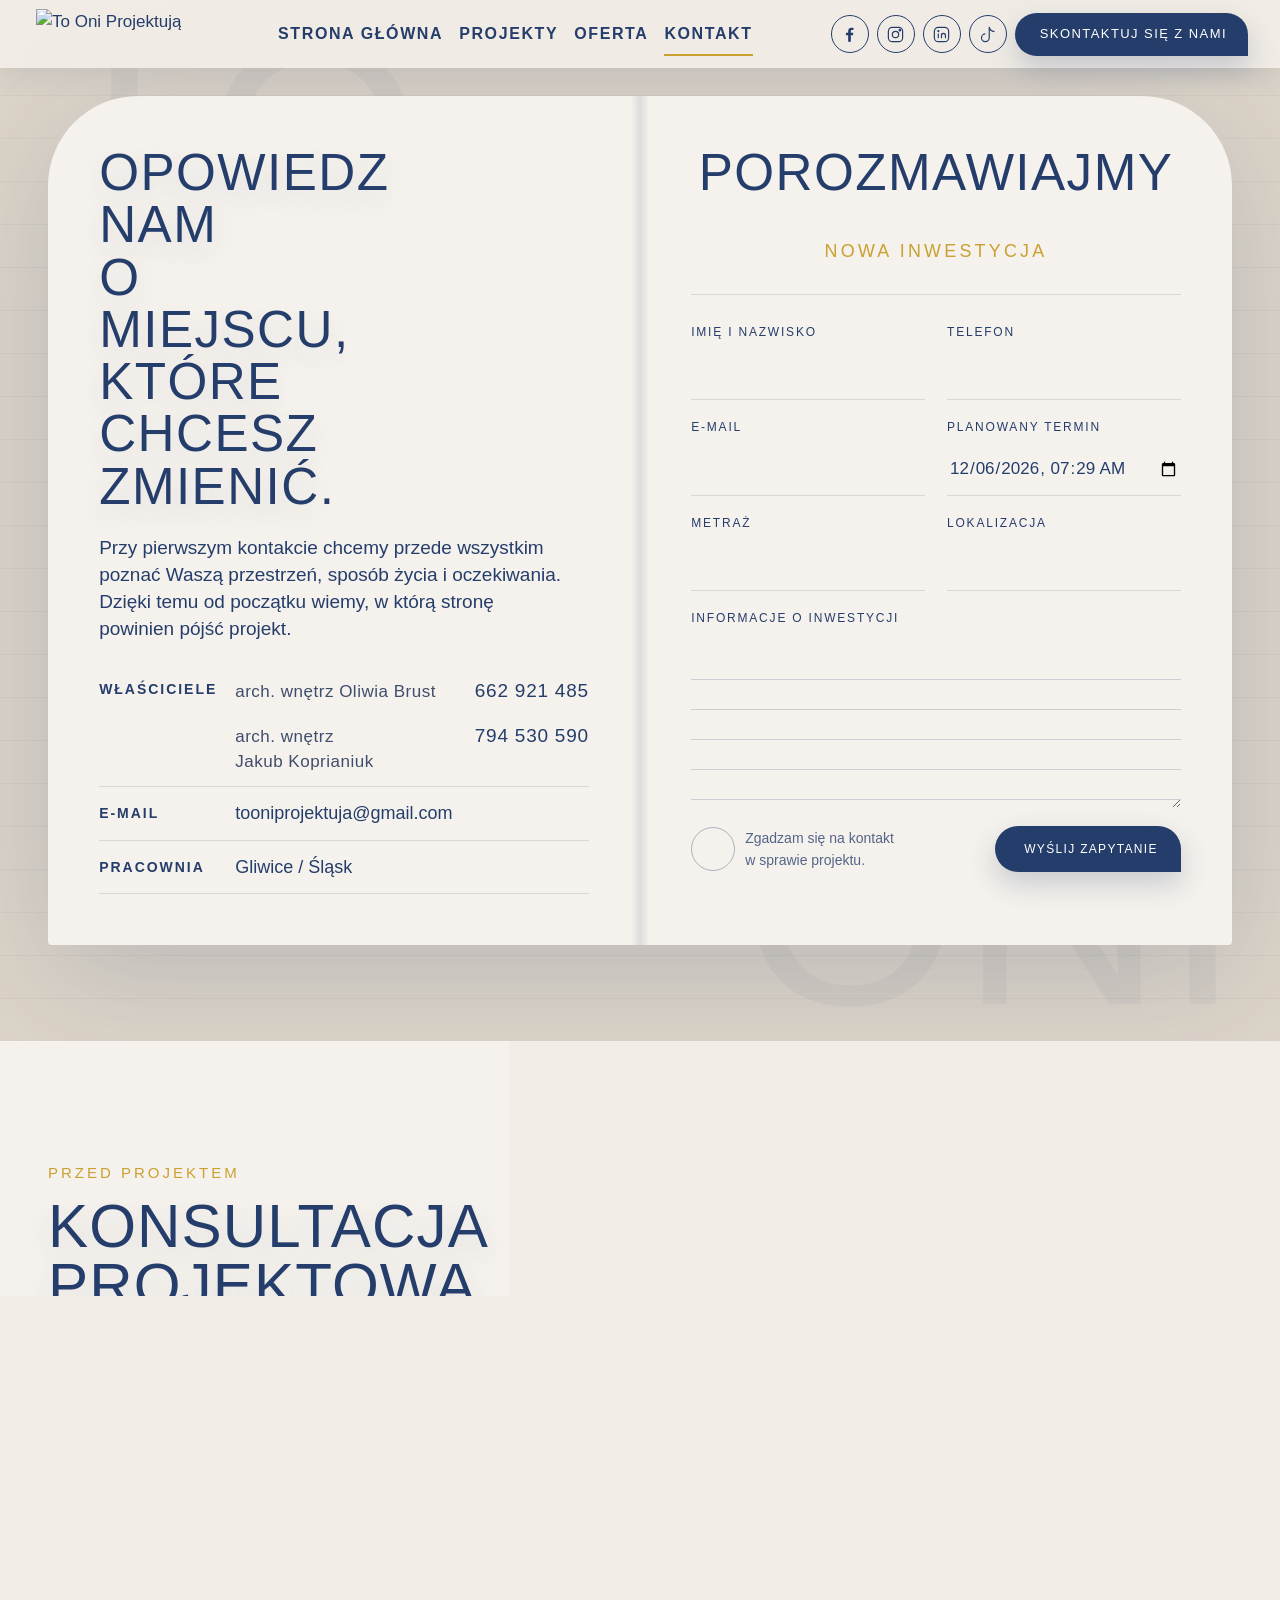
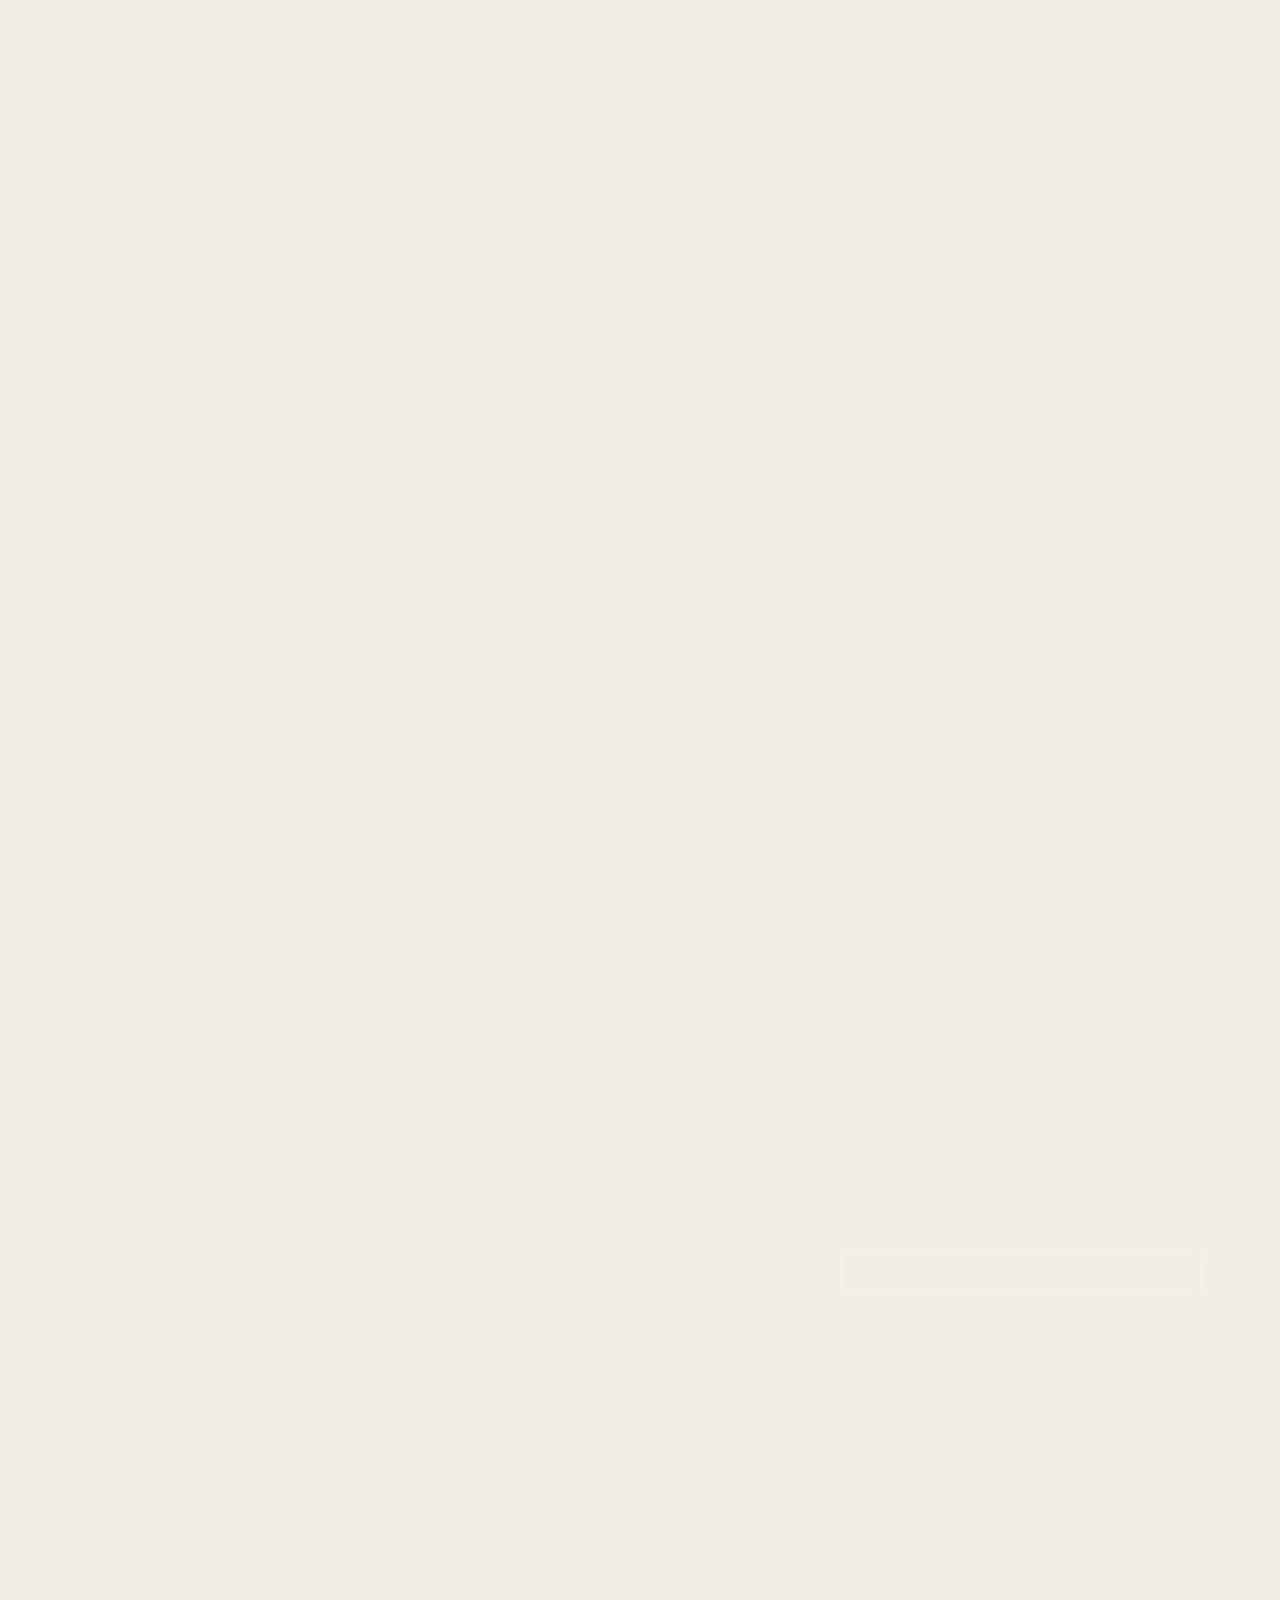
==== commit a44b4a4e: "Karuzela: w Firefoksie ok. 20 px/s (czestsze kroki), pomiar usuniety Pomiar w Firefoksie Jakuba: kro" ====
--- a/kontakt.html
+++ b/kontakt.html
@@ -9,7 +9,7 @@
   <link rel="icon" type="image/png" href="top-logo-znak.png?v=20260929a"/>
   <link rel="preload" as="font" type="font/ttf" crossorigin href="isocpeur.ttf"/>
   <link rel="preload" as="font" type="font/ttf" crossorigin href="gill-sans-mt.ttf"/>
-  <link rel="stylesheet" href="style.css?v=20261118d"/>
+  <link rel="stylesheet" href="style.css?v=20261118f"/>
   <link rel="stylesheet" href="kontakt.css?v=20260929a"/>
 </head>
 <body class="subpage" id="top">
@@ -343,6 +343,6 @@
   </div>
 
   <script src="dzielenie-pl.js?v=20260929a"></script>
-<script src="script.js?v=20261118d"></script>
+<script src="script.js?v=20261118f"></script>
 </body>
 </html>
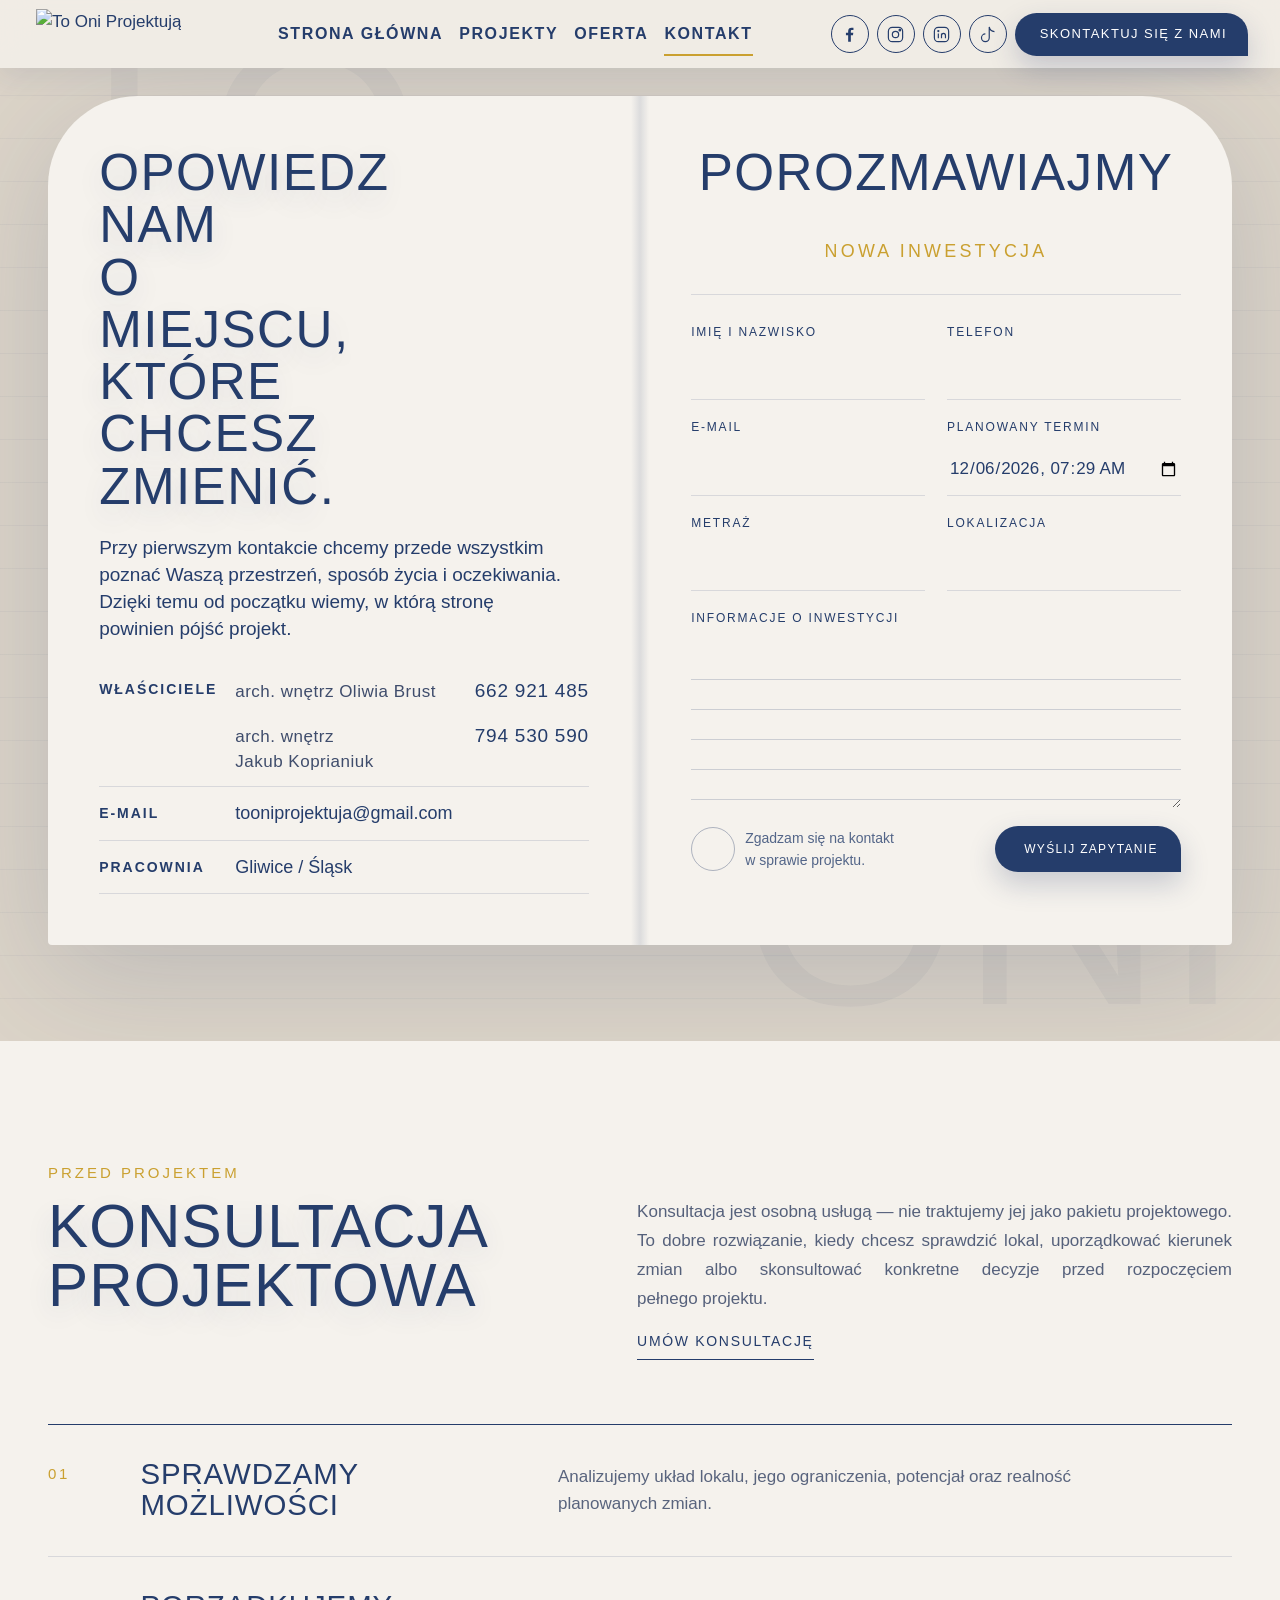
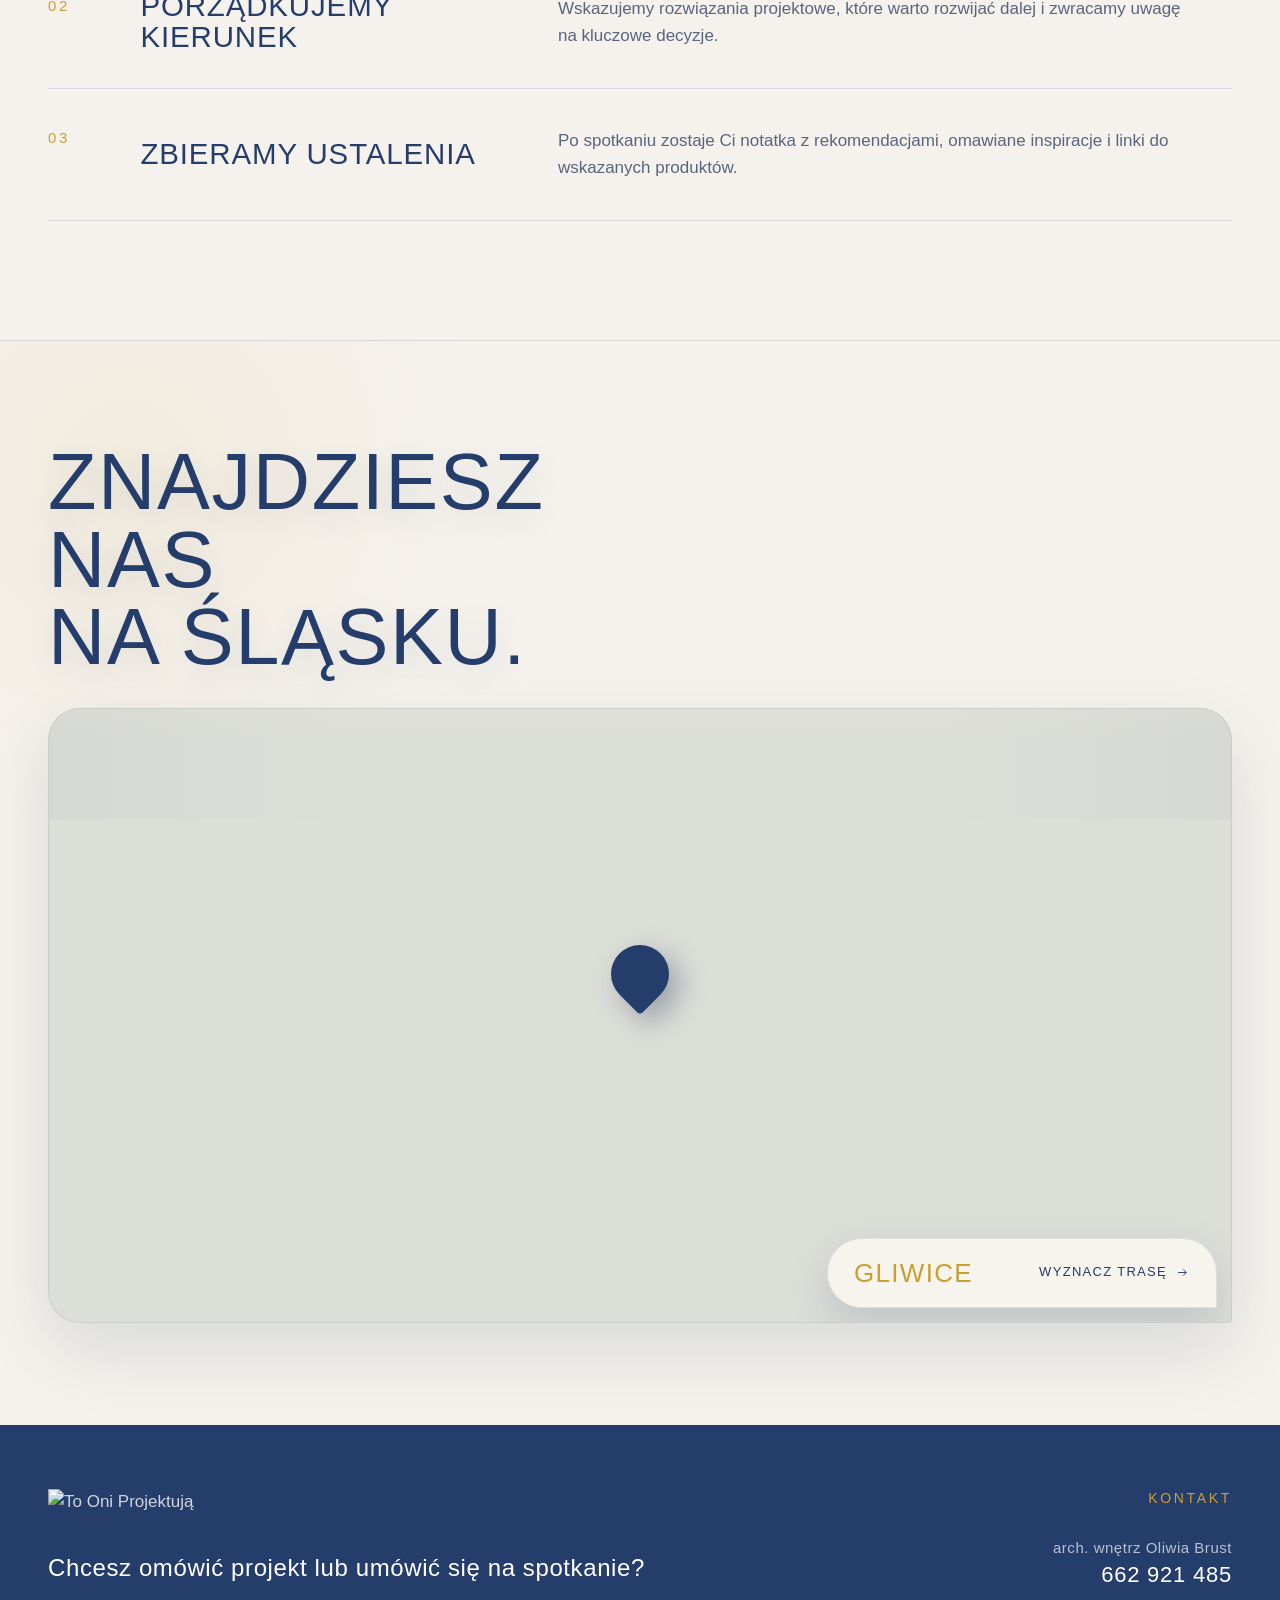
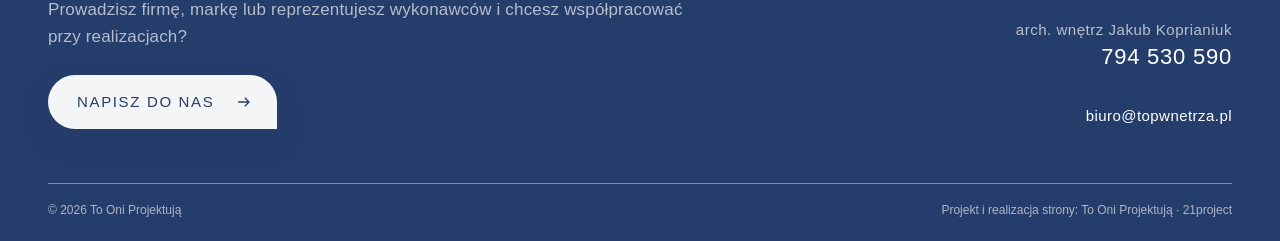
==== commit 3caa3745: "Karuzela: 30 px/s z minimalnym obrotem we wszystkich przegladarkach Wybor klientow (24.11) po porown" ====
--- a/kontakt.html
+++ b/kontakt.html
@@ -9,7 +9,7 @@
   <link rel="icon" type="image/png" href="top-logo-znak.png?v=20260929a"/>
   <link rel="preload" as="font" type="font/ttf" crossorigin href="isocpeur.ttf"/>
   <link rel="preload" as="font" type="font/ttf" crossorigin href="gill-sans-mt.ttf"/>
-  <link rel="stylesheet" href="style.css?v=20261118f"/>
+  <link rel="stylesheet" href="style.css?v=20261124a"/>
   <link rel="stylesheet" href="kontakt.css?v=20260929a"/>
 </head>
 <body class="subpage" id="top">
@@ -343,6 +343,6 @@
   </div>
 
   <script src="dzielenie-pl.js?v=20260929a"></script>
-<script src="script.js?v=20261118f"></script>
+<script src="script.js?v=20261124a"></script>
 </body>
 </html>
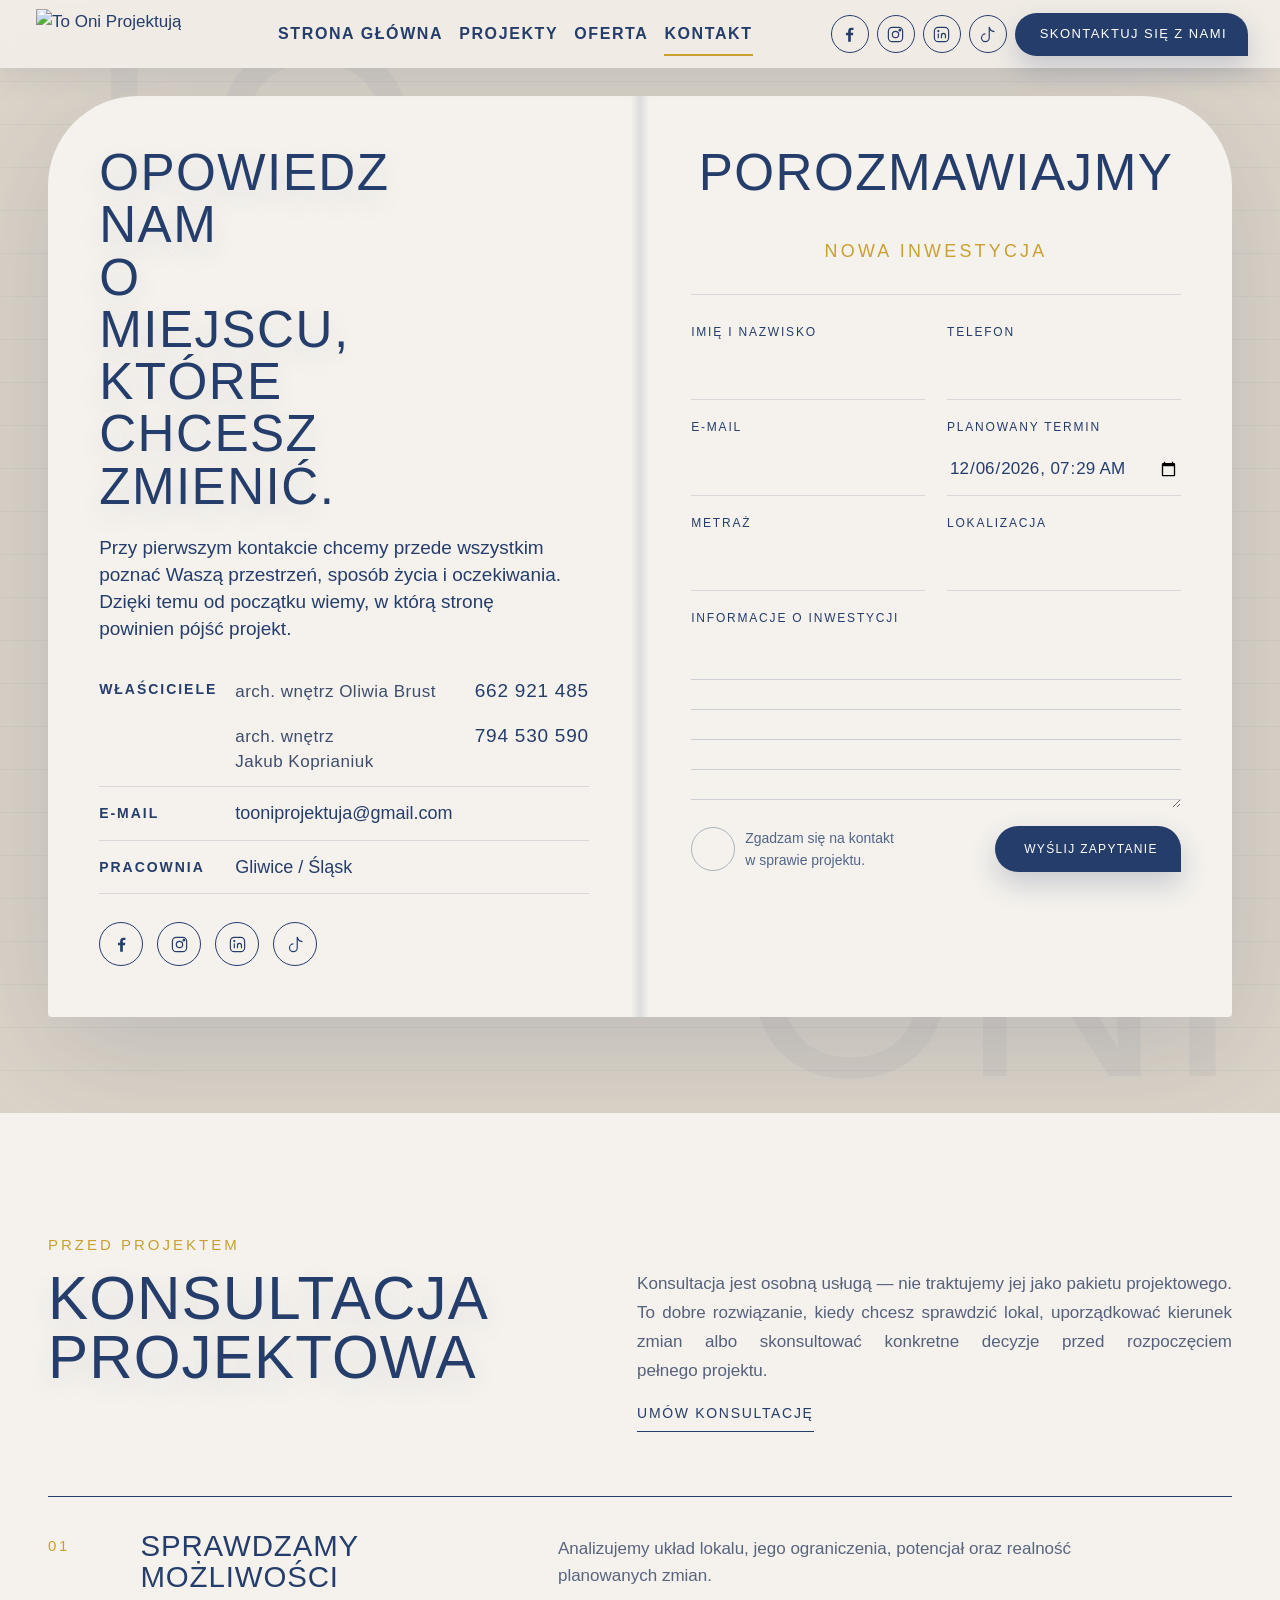
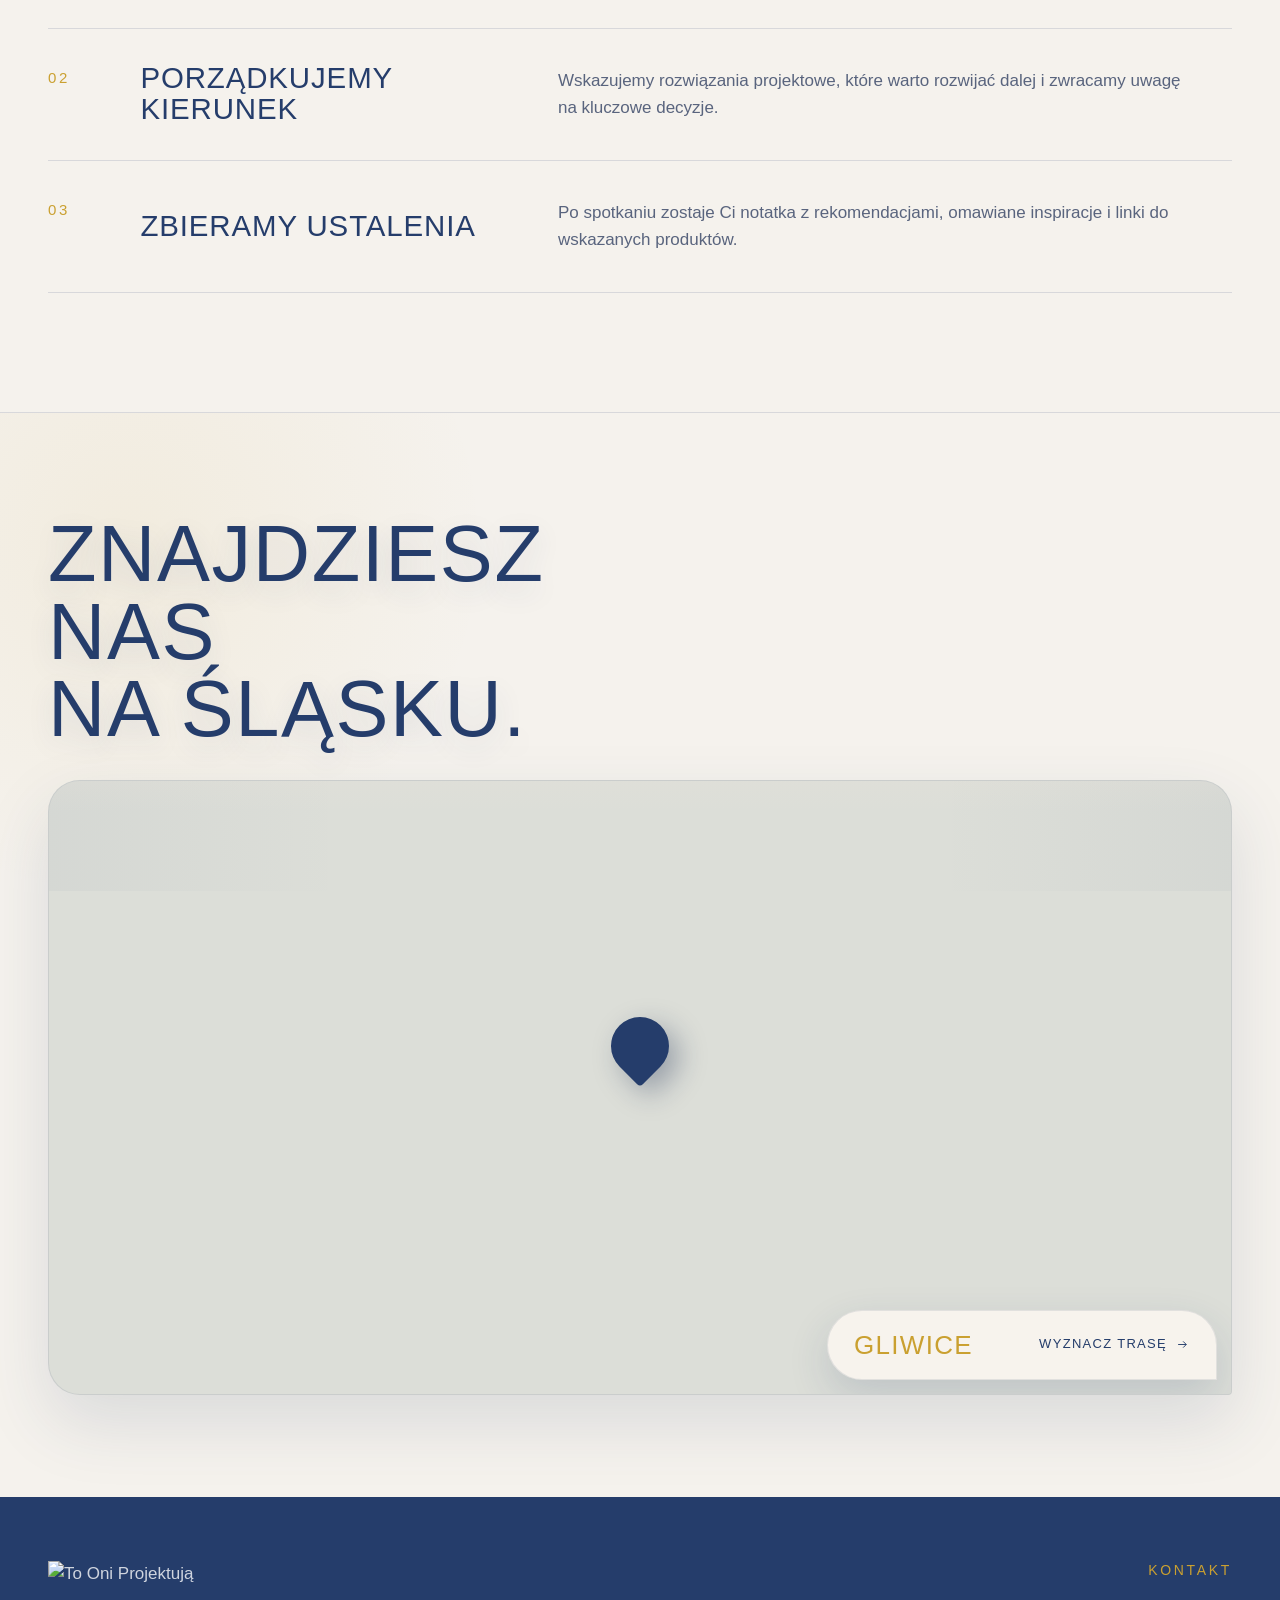
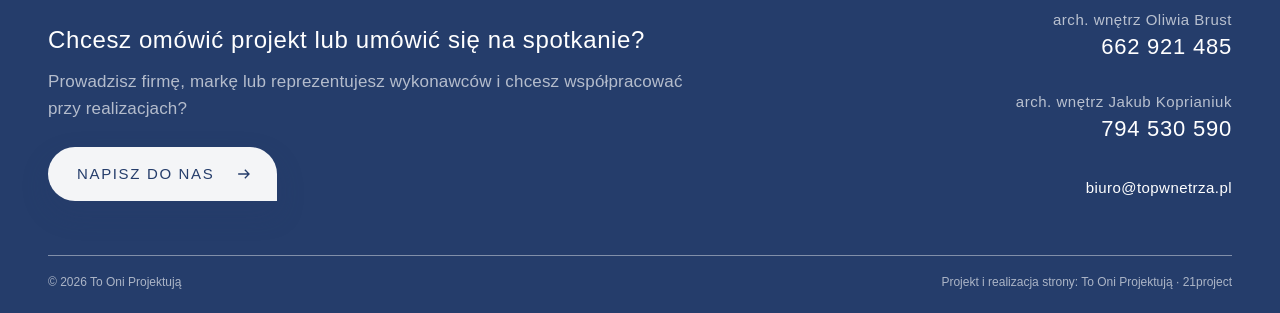
==== commit c07ad1ca: "O nas wg Worda i wzoru klientow; ikony kontaktu bez podpisow, w osi - O nas: nowy tekst (strona o na" ====
--- a/kontakt.html
+++ b/kontakt.html
@@ -9,7 +9,7 @@
   <link rel="icon" type="image/png" href="top-logo-znak.png?v=20260929a"/>
   <link rel="preload" as="font" type="font/ttf" crossorigin href="isocpeur.ttf"/>
   <link rel="preload" as="font" type="font/ttf" crossorigin href="gill-sans-mt.ttf"/>
-  <link rel="stylesheet" href="style.css?v=20261124a"/>
+  <link rel="stylesheet" href="style.css?v=20261125a"/>
   <link rel="stylesheet" href="kontakt.css?v=20260929a"/>
 </head>
 <body class="subpage" id="top">
@@ -140,7 +140,52 @@
         </strong>
 </div>
 </div>
-
+<div class="contact__socials">
+<a href="https://www.facebook.com/61583774015406/" rel="noopener" target="_blank">
+<span class="social">
+<svg>
+<use href="#icon-facebook">
+</use>
+</svg>
+</span>
+<strong>
+         Facebook
+        </strong>
+</a>
+<a href="https://www.instagram.com/to_oni_projektuja/" rel="noopener" target="_blank">
+<span class="social">
+<svg>
+<use href="#icon-instagram">
+</use>
+</svg>
+</span>
+<strong>
+         Instagram
+        </strong>
+</a>
+<a href="https://www.linkedin.com/company/topwnetrza/" rel="noopener" target="_blank">
+<span class="social">
+<svg>
+<use href="#icon-linkedin">
+</use>
+</svg>
+</span>
+<strong>
+         LinkedIn
+        </strong>
+</a>
+<a href="https://www.tiktok.com/@to.oni.projektuj" rel="noopener" target="_blank">
+<span class="social">
+<svg>
+<use href="#icon-tiktok">
+</use>
+</svg>
+</span>
+<strong>
+         TikTok
+        </strong>
+</a>
+</div>
 </div>
 <div class="contact__page contact__page--right reveal">
 <div class="contact__form-head">
@@ -343,6 +388,6 @@
   </div>
 
   <script src="dzielenie-pl.js?v=20260929a"></script>
-<script src="script.js?v=20261124a"></script>
+<script src="script.js?v=20261125a"></script>
 </body>
 </html>
--- a/style.css
+++ b/style.css
@@ -9541,34 +9541,30 @@
 /* 1b. O NAS — uwagi Oliwii 16.11.
    - Kolumny tekstu rowne (wczesniej prawa szersza: 46,5 / 53,5).
    - Podpis zdjecia blizej rogu. */
-/* Kolumny O nas: rowna szerokosc I rowna wysokosc. Przy dwoch osobnych
-   blokach (po 2 akapity) rowna szerokosc dawala rozne dlugosci kolumn
-   (zmierzone: 27-83 px roznicy). Teraz cztery akapity plyna przez dwie
-   kolumny jak w gazecie — przegladarka sama wyrownuje ich wysokosc,
-   a orphans/widows: 2 nie zostawia pojedynczej linii na dole ani na
-   gorze kolumny (to byl powod rezygnacji z kolumn 25.09). */
+/* Kolumny O nas wg wzoru klientow z 24.11 ("Wzor.pdf"): dwie kolumny
+   rownej szerokosci, w lewej akapity 1-2, w prawej 3-4, obie od gory.
+   Wysokosci kolumn nie sa wyrownywane (lewa jest dluzsza, jak na wzorze)
+   i zaden akapit nie przechodzi do drugiej kolumny. Odstep miedzy
+   kolumnami i miedzy akapitami bez zmian. */
 @media (min-width: 821px) {
   .about__copy .rich-copy {
+    display: grid !important;
+    /* !important: starsza regula wyzej (46,5 / 53,5) tez ma !important. */
+    grid-template-columns: minmax(0, 1fr) minmax(0, 1fr) !important;
+    column-gap: clamp(28px, 3.2vw, 46px) !important;
+    align-items: start !important;
+  }
+
+  .about__copy .rich-copy > div {
     display: block !important;
-    column-count: 2;
-    column-gap: clamp(28px, 3.2vw, 46px);
-    column-fill: balance;
-  }
-
-  .about__copy .rich-copy > div {
-    display: contents !important;
+    min-width: 0;
   }
 
   .about__copy .rich-copy p {
     margin: 0 0 16px !important;
-    /* Starsze reguly mialy break-inside: avoid — akapit nie mogl przejsc
-       do drugiej kolumny i wyrownanie wysokosci nie dzialalo. */
-    break-inside: auto !important;
-    orphans: 2;
-    widows: 2;
-  }
-
-  .about__copy .rich-copy > div:last-child > p:last-child {
+  }
+
+  .about__copy .rich-copy > div > p:last-child {
     margin-bottom: 0 !important;
   }
 }
@@ -9689,66 +9685,38 @@
   }
 }
 
-/* 2c. Sekcja kontaktu — 4 profile (doszedl TikTok, 17.11).
-   Komputer: wszystkie w jednej linii. Ikona z podpisem obok zajmowala
-   ok. 630 px przy kolumnie 389-528 px, wiec podpis staje pod ikona.
-   Telefon: siatka 2 x 2 (TikTok pod Instagramem, obok LinkedIna). */
-@media (min-width: 821px) {
-  .contact__page--left .contact__socials {
-    display: grid !important;
-    grid-template-columns: repeat(4, max-content);
-    justify-content: start;
-    column-gap: clamp(18px, 2.2vw, 34px) !important;
-    row-gap: 0 !important;
-  }
-
-  .contact__page--left .contact__socials a {
-    flex-direction: column;
-    gap: 8px !important;
-    text-align: center;
-  }
-
-  .contact__page--left .contact__socials strong {
-    font-size: 13px !important;
-  }
-}
-
-/* Najwezsze ekrany komputera: kolumna kontaktu ma tylko ok. 290 px. */
-@media (min-width: 821px) and (max-width: 1000px) {
-  .contact__page--left .contact__socials {
-    column-gap: 8px !important;
-  }
-
-  .contact__page--left .contact__socials strong {
-    font-size: 11.5px !important;
-    letter-spacing: .06em !important;
-  }
-}
-
-@media (max-width: 820px) {
-  .contact__page--left .contact__socials {
-    display: grid !important;
-    grid-template-columns: repeat(2, max-content);
-    column-gap: 12px !important;
-    row-gap: 12px !important;
-  }
-}
-
-@media (max-width: 400px) {
-  .contact__page--left .contact__socials a {
-    gap: 8px !important;
-  }
-
-  .contact__page--left .contact__socials strong {
-    font-size: 13px !important;
-  }
-}
-
-/* Bardzo waskie telefony (ponizej 340 px): 2 x 2 sie nie miesci. */
-@media (max-width: 339px) {
-  .contact__page--left .contact__socials {
-    grid-template-columns: 1fr;
-  }
+/* 2c. Sekcja kontaktu — ikony profili (Facebook, Instagram, LinkedIn,
+   TikTok). Uwaga klientow 24.11: "wyrownaj do osi, bez opisow".
+   - Same ikony, bez podpisow pod spodem; podpis zostaje dla czytnikow
+     ekranu (ukryty tylko wizualnie), wiec link nadal ma nazwe.
+   - Jeden rzad od lewej krawedzi tekstu kolumny (wczesniej pierwsza ikona
+     stala ok. 15 px dalej, bo byla wysrodkowana nad podpisem).
+   - Bez podpisu dol rzedu ikon to dol kolumny, wiec na komputerze srodek
+     ikon wypada w osi kolka zgody i przycisku "Wyslij zapytanie".
+   To samo na stronie glownej i na podstronie Kontakt. */
+.contact__page--left .contact__socials {
+  display: flex !important;
+  flex-wrap: wrap;
+  justify-content: flex-start;
+  column-gap: 14px !important;
+  row-gap: 14px !important;
+}
+
+.contact__page--left .contact__socials a {
+  display: inline-flex !important;
+  gap: 0 !important;
+}
+
+.contact__page--left .contact__socials strong {
+  position: absolute !important;
+  width: 1px !important;
+  height: 1px !important;
+  margin: -1px !important;
+  padding: 0 !important;
+  overflow: hidden !important;
+  clip: rect(0 0 0 0) !important;
+  white-space: nowrap !important;
+  border: 0 !important;
 }
 
 /* 2d. Karuzela na komputerze — zdjecia bez osobnych warstw graficznych.
@@ -9957,3 +9925,19 @@
 @keyframes hero-word-fade {
   50% { opacity: 0; }
 }
+
+/* 7) TELEFON — hamburger na podstronach zawsze granatowy (uwaga 24.11).
+   Regula wyzej (.header:not(.is-scrolled) .menu-toggle) robi go bialy na
+   samej gorze strony — to ma sens tylko na stronie glownej, gdzie pasek
+   lezy na zdjeciu. Na podstronach pasek ma jasne tlo, wiec przywracamy
+   ten sam wyglad co po przewinieciu. Strona glowna bez zmian. */
+@media (max-width: 820px) {
+  body:not(.home) .header:not(.is-scrolled) .menu-toggle {
+    border-color: rgba(40,61,104,.3);
+    color: var(--navy);
+  }
+
+  body:not(.home) .header:not(.is-scrolled) .menu-toggle span {
+    background: var(--navy);
+  }
+}
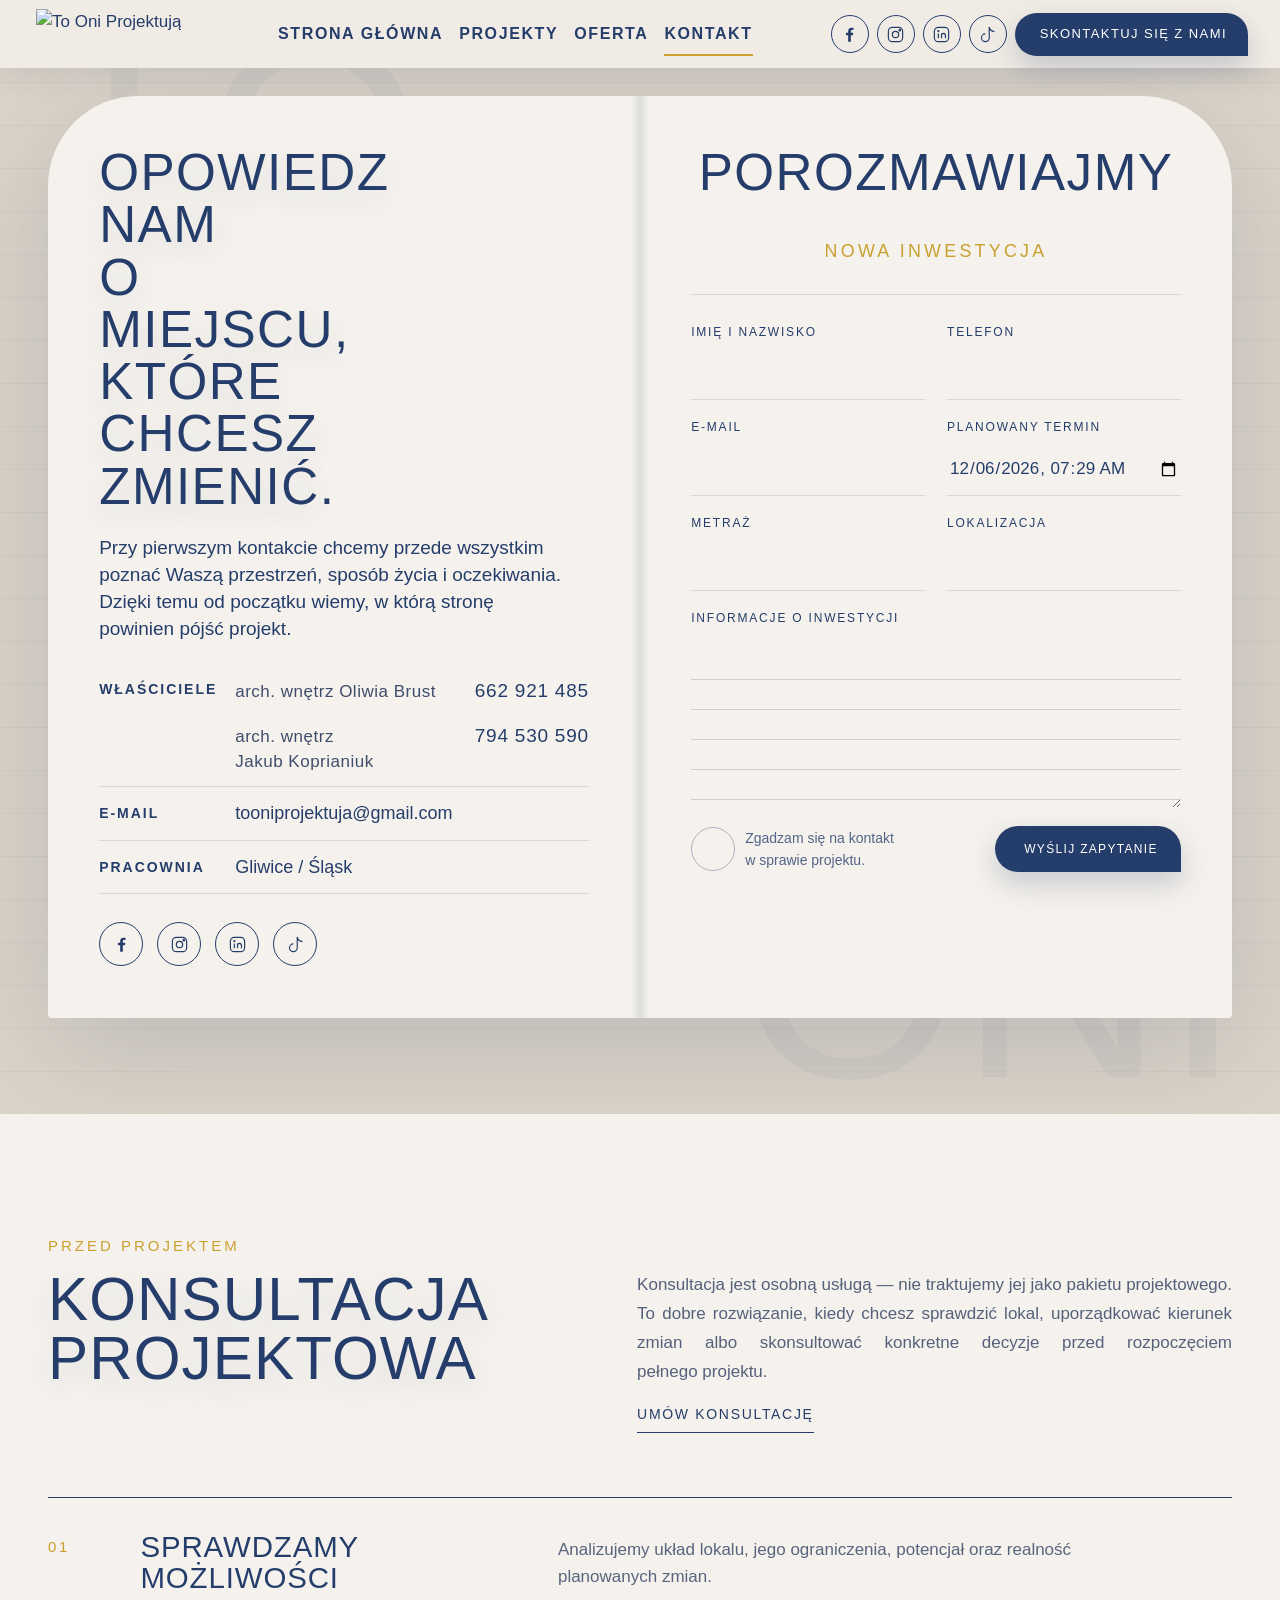
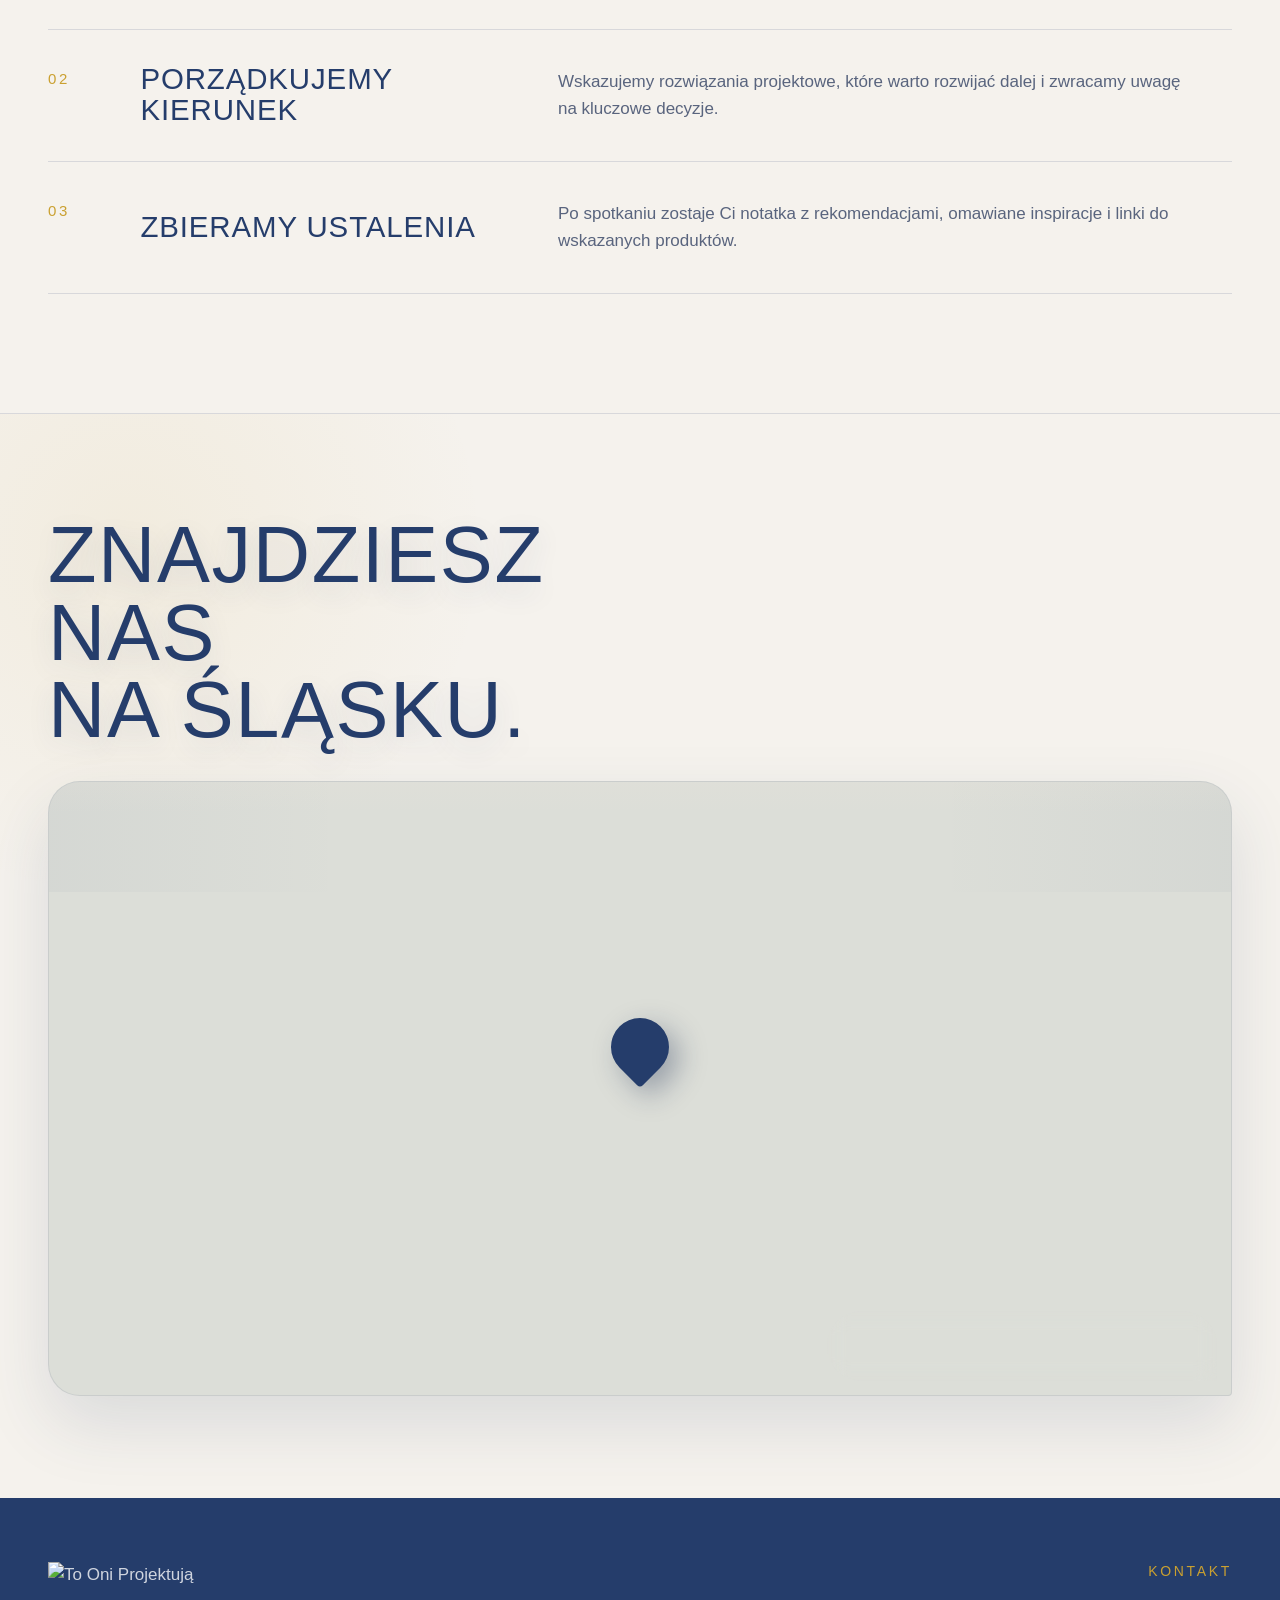
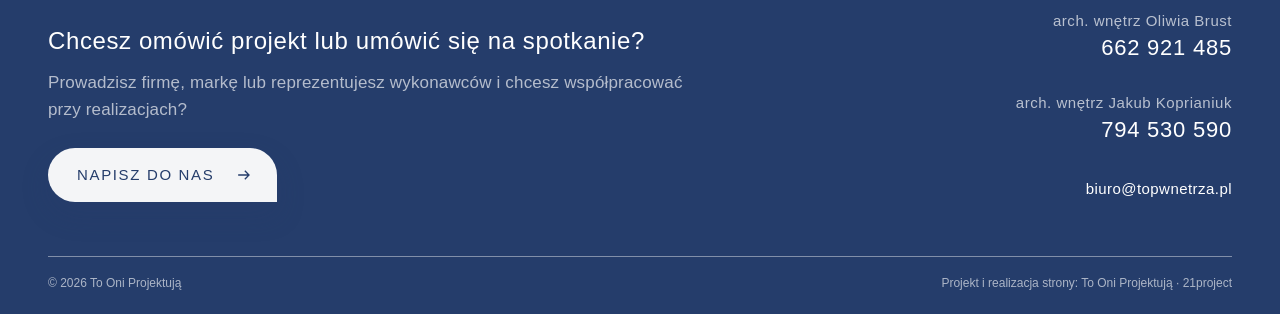
==== commit 84b071bb: "Kontakt: ikony profili w jednej osi z kolkiem zgody (o 1 px wyzej) Co-Authored-By: Claude Opus 5.5 <" ====
--- a/kontakt.html
+++ b/kontakt.html
@@ -9,7 +9,7 @@
   <link rel="icon" type="image/png" href="top-logo-znak.png?v=20260929a"/>
   <link rel="preload" as="font" type="font/ttf" crossorigin href="isocpeur.ttf"/>
   <link rel="preload" as="font" type="font/ttf" crossorigin href="gill-sans-mt.ttf"/>
-  <link rel="stylesheet" href="style.css?v=20261125a"/>
+  <link rel="stylesheet" href="style.css?v=20261125c"/>
   <link rel="stylesheet" href="kontakt.css?v=20260929a"/>
 </head>
 <body class="subpage" id="top">
@@ -388,6 +388,6 @@
   </div>
 
   <script src="dzielenie-pl.js?v=20260929a"></script>
-<script src="script.js?v=20261125a"></script>
+<script src="script.js?v=20261125c"></script>
 </body>
 </html>
--- a/style.css
+++ b/style.css
@@ -9567,6 +9567,35 @@
   .about__copy .rich-copy > div > p:last-child {
     margin-bottom: 0 !important;
   }
+
+  /* Linijki dokladnie jak we wzorze (25.11): kazda linijka ze wzoru to
+     osobny wiersz justowany na cala szerokosc kolumny, ostatnia linijka
+     akapitu do lewej (jak w Wordzie), bez dzielenia wyrazow. Rozmiar
+     czcionki (--onas-fs) ustawia skrypt tak, zeby najdluzsza linijka
+     zmiescila sie w kolumnie. Interlinia i odstep miedzy akapitami
+     z proporcji wzoru. */
+  .about__copy .rich-copy:not(.plynny) p {
+    font-size: var(--onas-fs, 16px) !important;
+    line-height: 1.7 !important;
+    margin-bottom: 1em !important;
+    hyphens: manual !important;
+    -webkit-hyphens: manual !important;
+    text-align: justify !important;
+  }
+
+  .about__copy .rich-copy:not(.plynny) > div > p:last-child {
+    margin-bottom: 0 !important;
+  }
+
+  .about__copy .rich-copy:not(.plynny) .wiersz {
+    display: block;
+    text-align: justify;
+    text-align-last: justify;
+  }
+
+  .about__copy .rich-copy:not(.plynny) .wiersz:last-child {
+    text-align-last: left;
+  }
 }
 
 .about__visual .about__caption {
@@ -9707,6 +9736,14 @@
   gap: 0 !important;
 }
 
+/* Komputer: ikony staly 1 px nizej niz kolko zgody (zmierzone na obu
+   stronach) — podniesione o 1 px, srodki dokladnie w jednej osi. */
+@media (min-width: 821px) {
+  .contact__page--left .contact__socials {
+    margin-bottom: 1px !important;
+  }
+}
+
 .contact__page--left .contact__socials strong {
   position: absolute !important;
   width: 1px !important;
